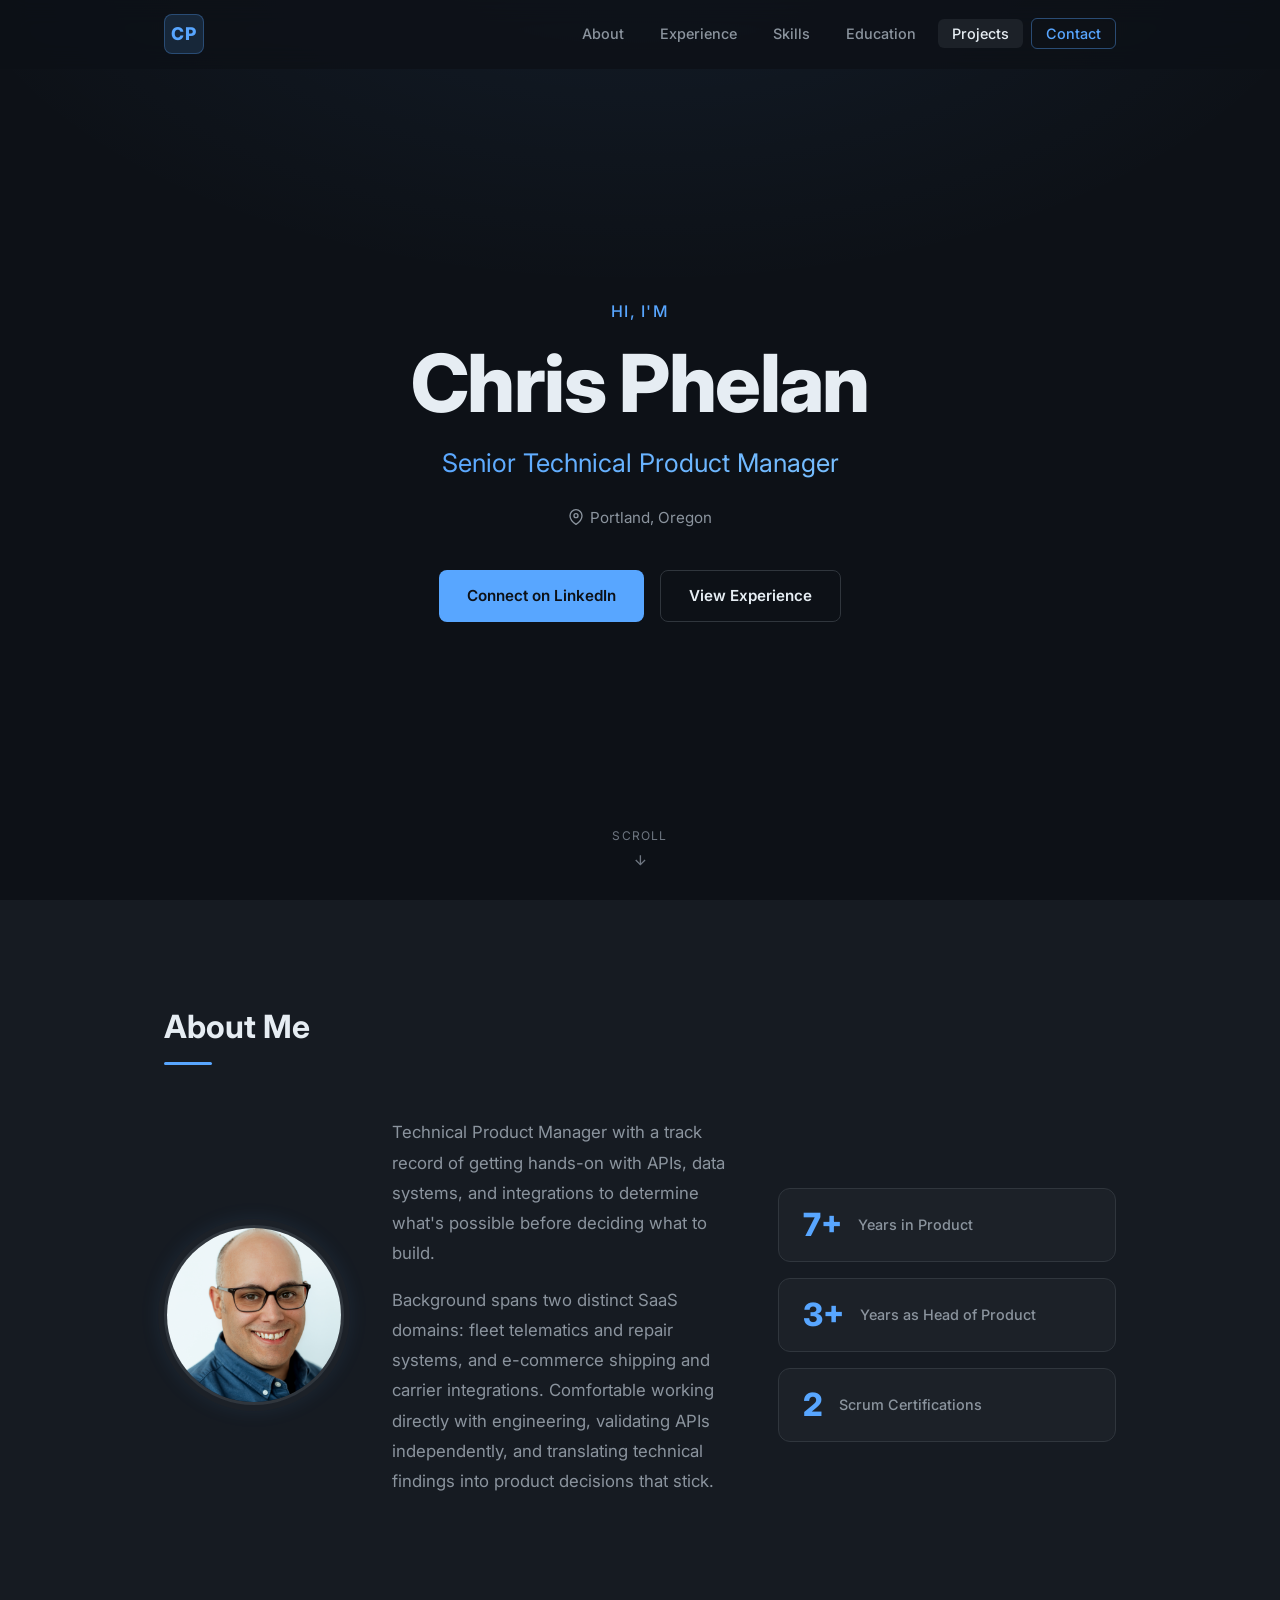
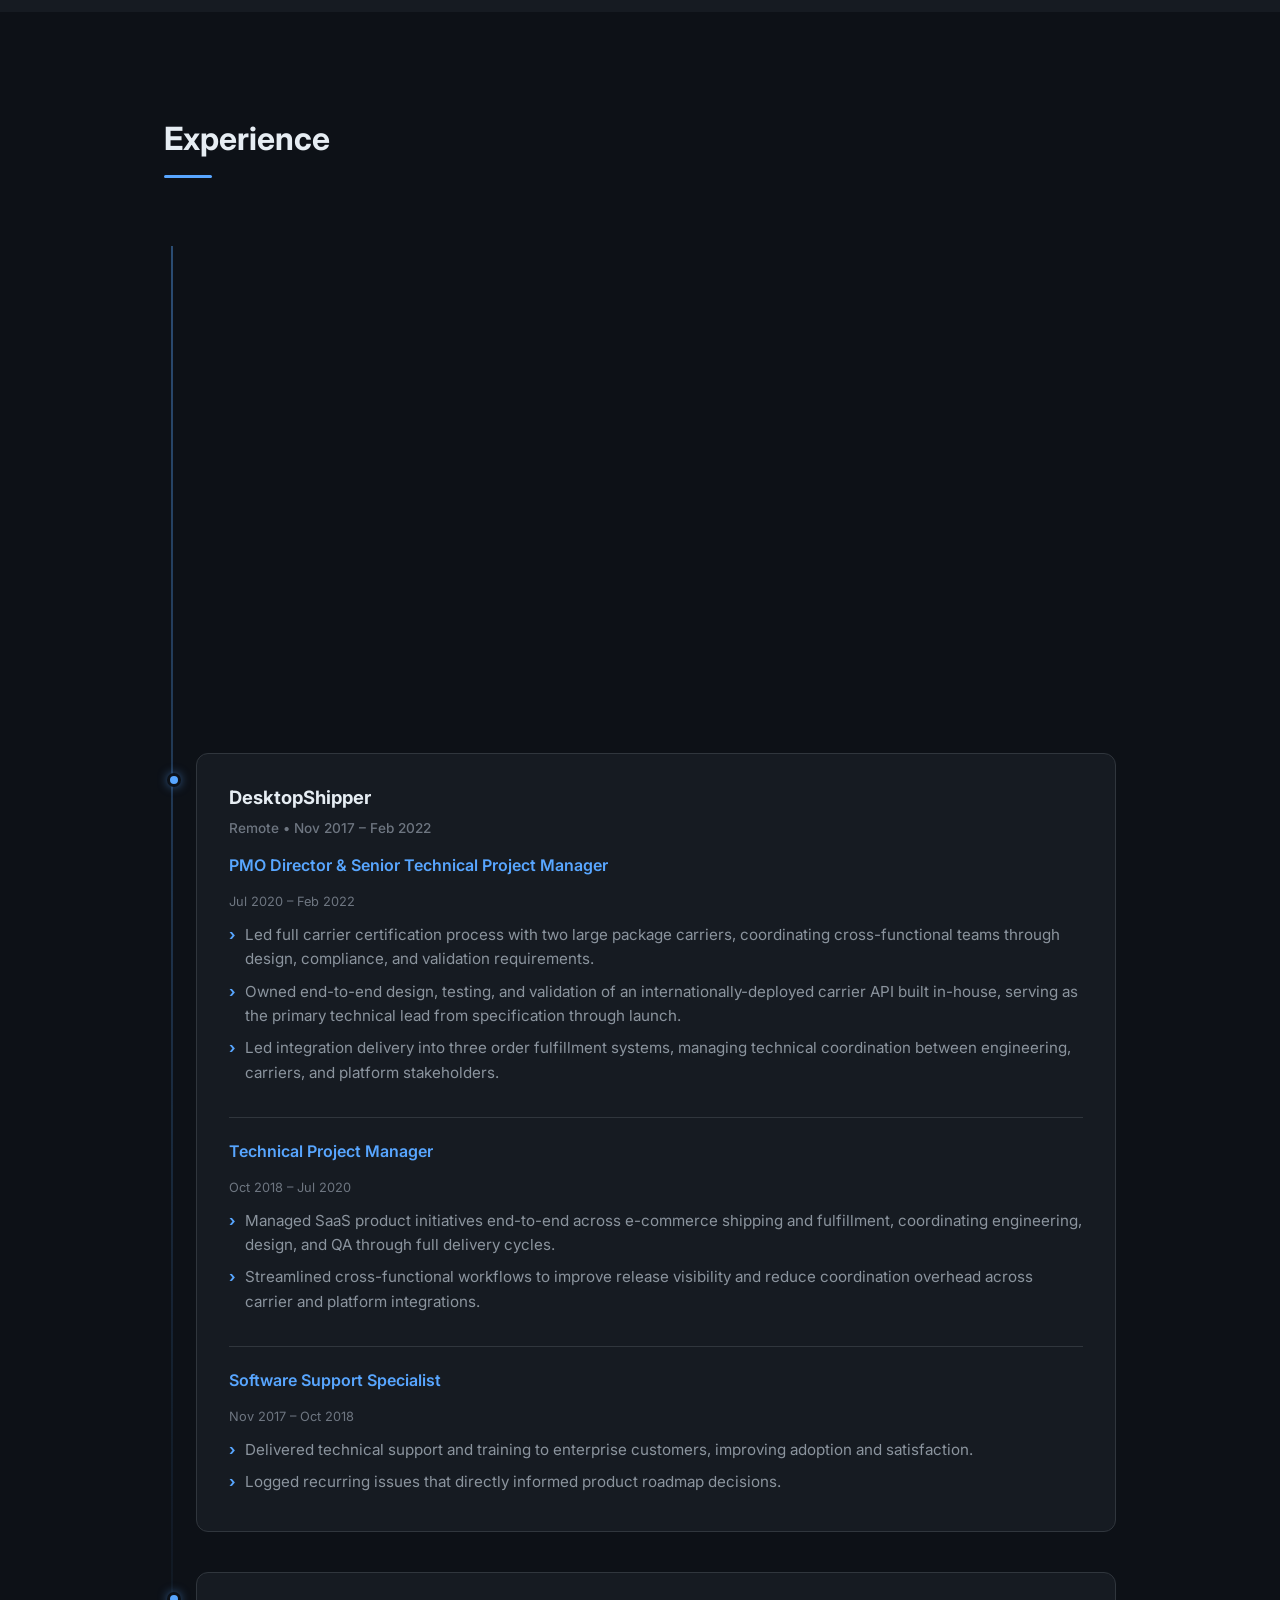
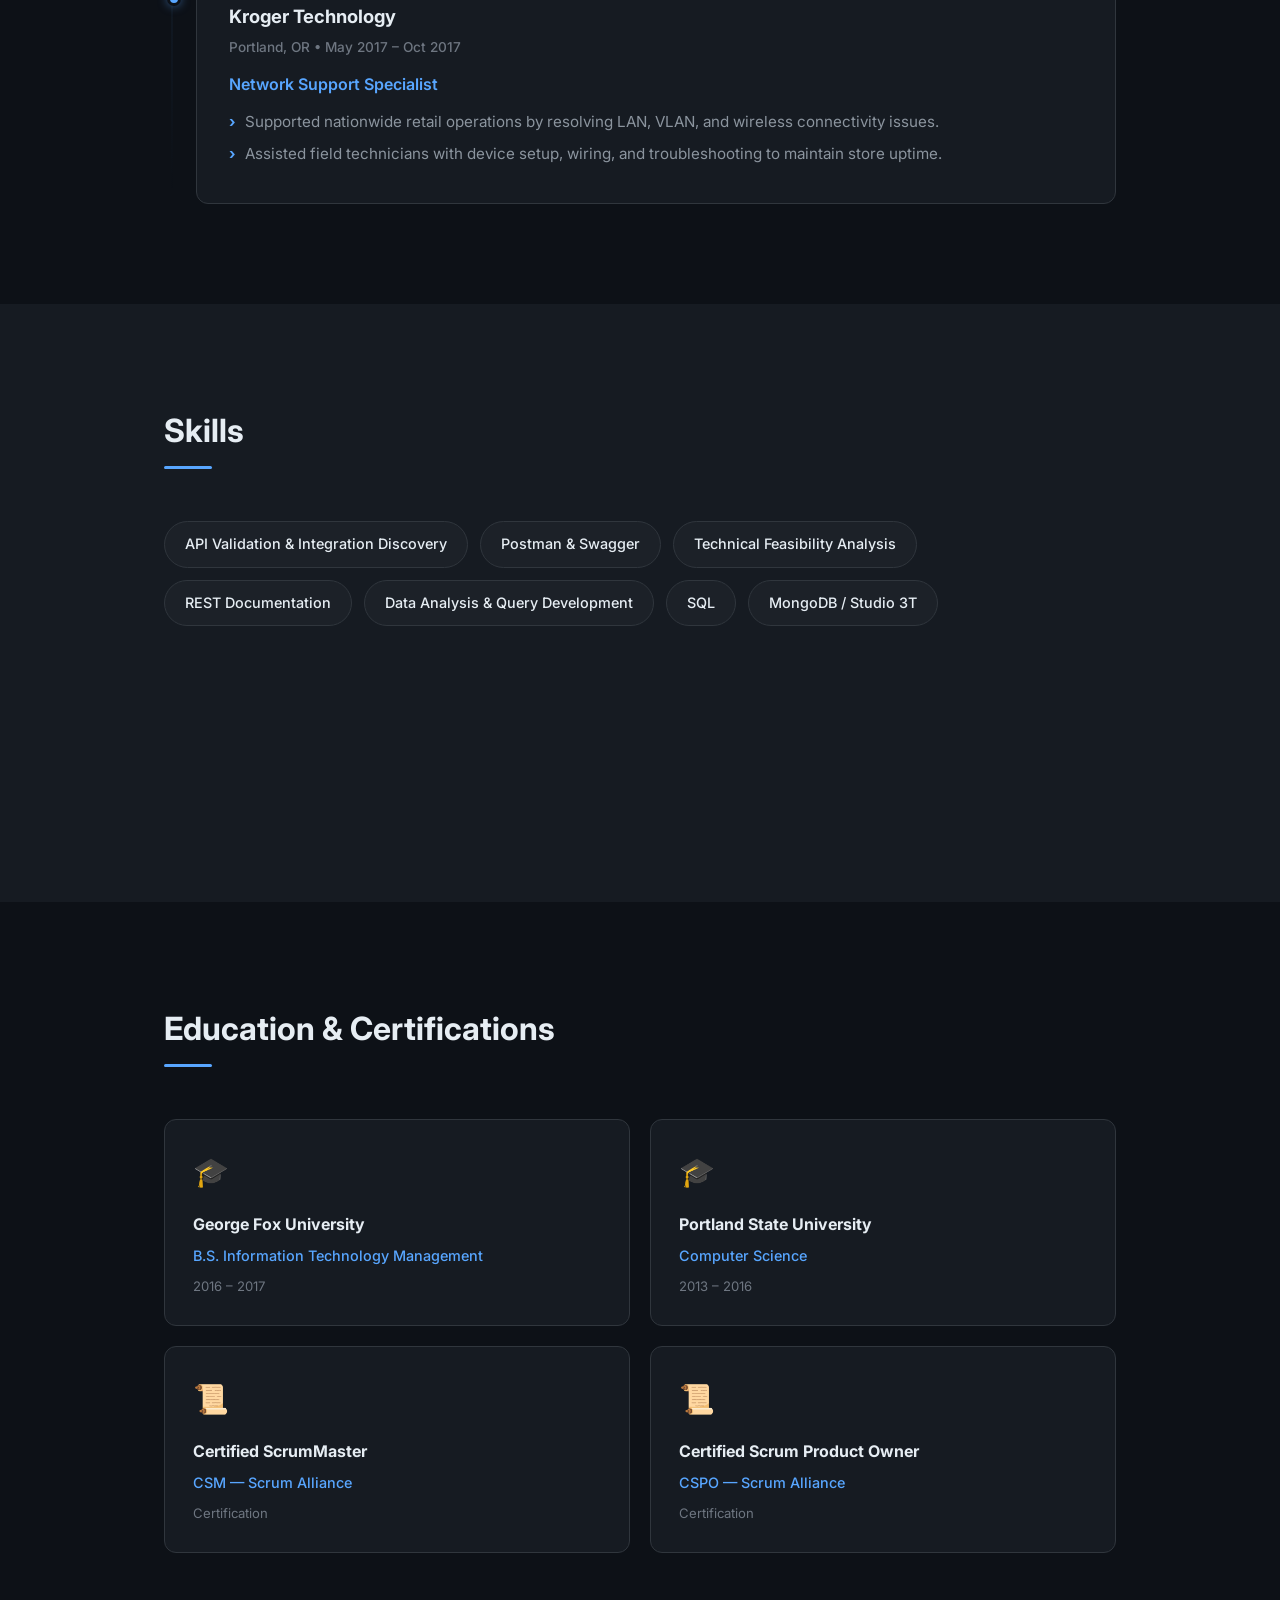
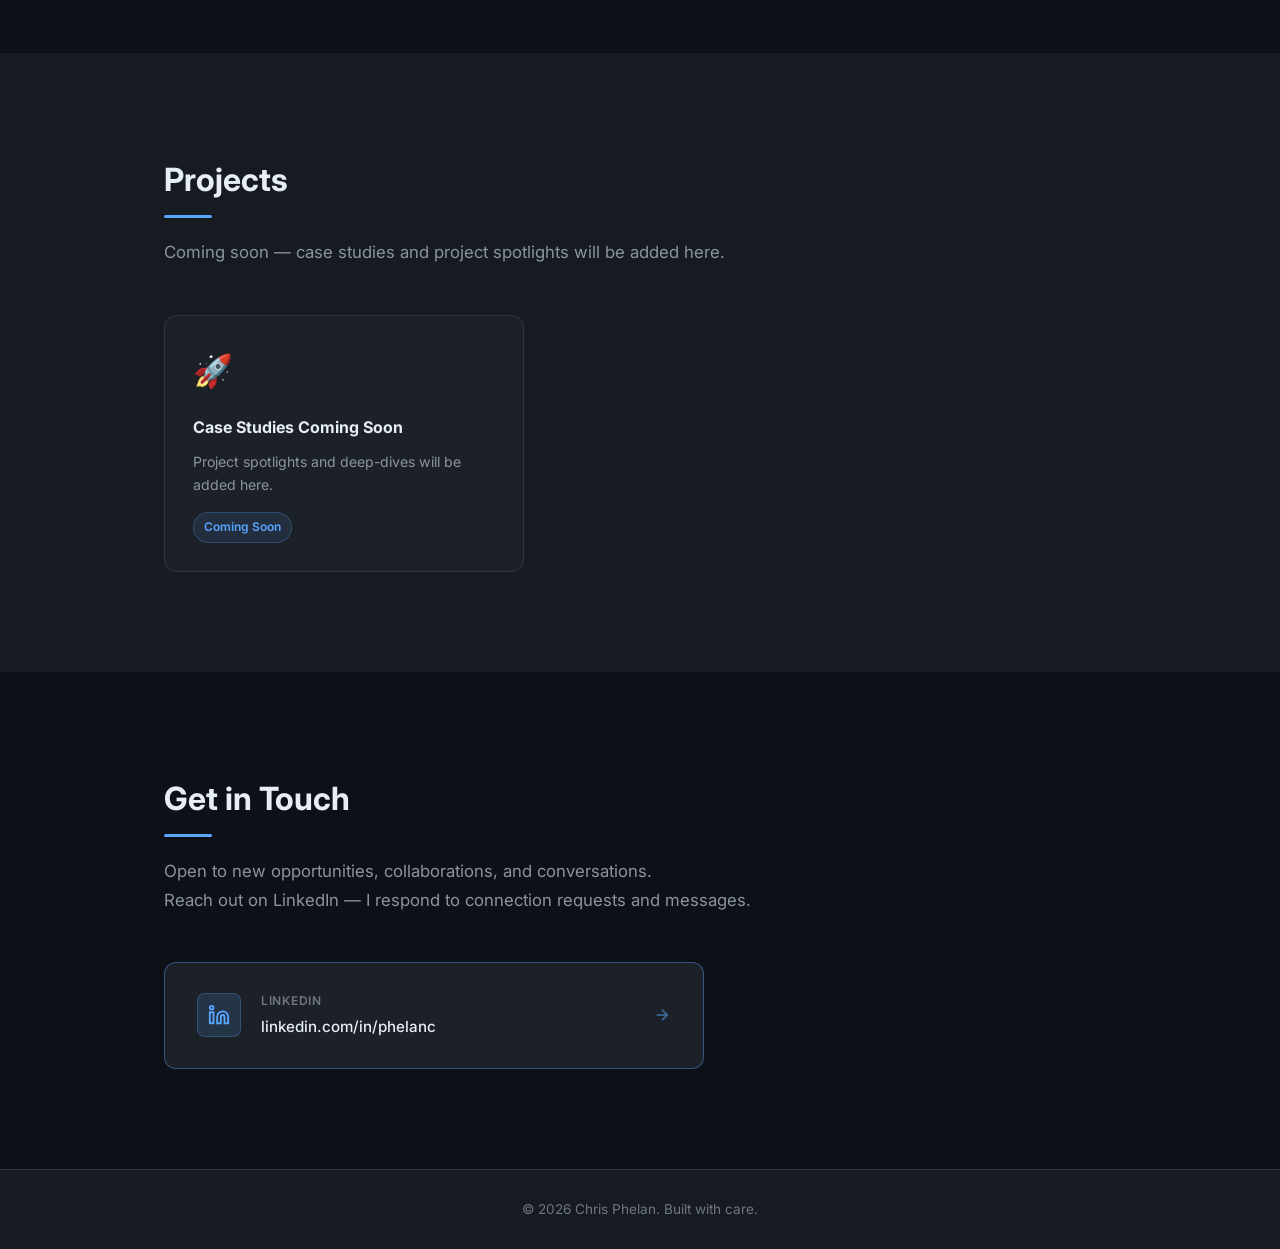
==== index.html @ b660d7cf "Replace project stubs with single coming soon card" ====
<!DOCTYPE html>
<html lang="en">
<head>
  <meta charset="UTF-8" />
  <meta name="viewport" content="width=device-width, initial-scale=1.0" />
  <title>Chris Phelan — Head of Product</title>
  <link rel="preconnect" href="https://fonts.googleapis.com" />
  <link rel="preconnect" href="https://fonts.gstatic.com" crossorigin />
  <link href="https://fonts.googleapis.com/css2?family=Inter:wght@300;400;500;600;700;800&display=swap" rel="stylesheet" />
  <link rel="stylesheet" href="styles.css" />
</head>
<body>

  <!-- NAV -->
  <nav id="navbar">
    <div class="nav-inner">
      <a href="#hero" class="nav-logo">CP</a>
      <button class="nav-toggle" id="navToggle" aria-label="Toggle menu">
        <span></span><span></span><span></span>
      </button>
      <ul class="nav-links" id="navLinks">
        <li><a href="#about">About</a></li>
        <li><a href="#experience">Experience</a></li>
        <li><a href="#skills">Skills</a></li>
        <li><a href="#education">Education</a></li>
        <li><a href="#projects">Projects</a></li>
        <li><a href="#contact" class="nav-cta">Contact</a></li>
      </ul>
    </div>
  </nav>

  <!-- HERO -->
  <section id="hero">
    <div class="hero-content fade-in">
      <p class="hero-greeting">Hi, I'm</p>
      <h1 class="hero-name">Chris Phelan</h1>
      <h2 class="hero-title">Senior Technical Product Manager</h2>
      <p class="hero-location">
        <svg width="16" height="16" viewBox="0 0 24 24" fill="none" stroke="currentColor" stroke-width="2"><path d="M21 10c0 7-9 13-9 13s-9-6-9-13a9 9 0 0 1 18 0z"/><circle cx="12" cy="10" r="3"/></svg>
        Portland, Oregon
      </p>
      <div class="hero-actions">
        <a href="https://linkedin.com/in/phelanc" target="_blank" rel="noopener" class="btn btn-primary">Connect on LinkedIn</a>
        <a href="#experience" class="btn btn-outline">View Experience</a>
      </div>
    </div>
    <div class="hero-scroll-hint">
      <span>Scroll</span>
      <svg width="16" height="16" viewBox="0 0 24 24" fill="none" stroke="currentColor" stroke-width="2"><line x1="12" y1="5" x2="12" y2="19"/><polyline points="19 12 12 19 5 12"/></svg>
    </div>
  </section>

  <!-- ABOUT -->
  <section id="about">
    <div class="container">
      <h2 class="section-title reveal">About Me</h2>
      <div class="about-grid reveal">
        <div class="about-photo">
          <img src="IMG_0226.jpeg" alt="Chris Phelan" class="headshot" />
        </div>
        <div class="about-text">
          <p>
            Technical Product Manager with a track record of getting hands-on with APIs,
            data systems, and integrations to determine what's possible before deciding
            what to build.
          </p>
          <p>
            Background spans two distinct SaaS domains: fleet telematics and repair systems,
            and e-commerce shipping and carrier integrations. Comfortable working directly
            with engineering, validating APIs independently, and translating technical
            findings into product decisions that stick.
          </p>
        </div>
        <div class="about-highlights">
          <div class="highlight-card">
            <span class="highlight-num">7+</span>
            <span class="highlight-label">Years in Product</span>
          </div>
          <div class="highlight-card">
            <span class="highlight-num">3+</span>
            <span class="highlight-label">Years as Head of Product</span>
          </div>
          <div class="highlight-card">
            <span class="highlight-num">2</span>
            <span class="highlight-label">Scrum Certifications</span>
          </div>
        </div>
      </div>
    </div>
  </section>

  <!-- EXPERIENCE -->
  <section id="experience">
    <div class="container">
      <h2 class="section-title reveal">Experience</h2>
      <div class="timeline">

        <div class="timeline-item reveal">
          <div class="timeline-dot"></div>
          <div class="timeline-card">
            <div class="timeline-header">
              <div>
                <h3 class="timeline-company">FleetHD</h3>
                <p class="timeline-meta">Remote &bull; Feb 2022 – Present</p>
              </div>
              <span class="timeline-badge current">Current</span>
            </div>
            <h4 class="timeline-role">Senior Technical Product Manager / Head of Product</h4>
            <ul class="timeline-bullets">
              <li>Validated and explored third-party APIs directly — including telematics, VIN, Thermo King, and repair systems — building customer-facing write-ups of available data sets to define integration scope before committing engineering resources.</li>
              <li>Shipped 2–3 data integrations per year by owning the full discovery-to-delivery cycle, from API credential access and technical feasibility through PRD creation and engineering handoff.</li>
              <li>Built database queries to analyze platform data patterns and surface actionable product insights, informing roadmap prioritization and customer adoption strategies.</li>
              <li>Grew platform from 1 to 7 paying customers while maintaining 100% retention among converted pilots by keeping product quality and reliability embedded in every release cycle.</li>
              <li>Built the product function from the ground up in a growth-stage environment — introducing Agile practices, backlog structure, and cross-functional release planning where none existed.</li>
            </ul>
          </div>
        </div>

        <div class="timeline-item reveal">
          <div class="timeline-dot"></div>
          <div class="timeline-card">
            <div class="timeline-header">
              <div>
                <h3 class="timeline-company">DesktopShipper</h3>
                <p class="timeline-meta">Remote &bull; Nov 2017 – Feb 2022</p>
              </div>
            </div>
            <div class="multi-role">
              <div class="role-block">
                <h4 class="timeline-role">PMO Director &amp; Senior Technical Project Manager</h4>
                <p class="role-period">Jul 2020 – Feb 2022</p>
                <ul class="timeline-bullets">
                  <li>Led full carrier certification process with two large package carriers, coordinating cross-functional teams through design, compliance, and validation requirements.</li>
                  <li>Owned end-to-end design, testing, and validation of an internationally-deployed carrier API built in-house, serving as the primary technical lead from specification through launch.</li>
                  <li>Led integration delivery into three order fulfillment systems, managing technical coordination between engineering, carriers, and platform stakeholders.</li>
                </ul>
              </div>
              <div class="role-block">
                <h4 class="timeline-role">Technical Project Manager</h4>
                <p class="role-period">Oct 2018 – Jul 2020</p>
                <ul class="timeline-bullets">
                  <li>Managed SaaS product initiatives end-to-end across e-commerce shipping and fulfillment, coordinating engineering, design, and QA through full delivery cycles.</li>
                  <li>Streamlined cross-functional workflows to improve release visibility and reduce coordination overhead across carrier and platform integrations.</li>
                </ul>
              </div>
              <div class="role-block">
                <h4 class="timeline-role">Software Support Specialist</h4>
                <p class="role-period">Nov 2017 – Oct 2018</p>
                <ul class="timeline-bullets">
                  <li>Delivered technical support and training to enterprise customers, improving adoption and satisfaction.</li>
                  <li>Logged recurring issues that directly informed product roadmap decisions.</li>
                </ul>
              </div>
            </div>
          </div>
        </div>

        <div class="timeline-item reveal">
          <div class="timeline-dot"></div>
          <div class="timeline-card">
            <div class="timeline-header">
              <div>
                <h3 class="timeline-company">Kroger Technology</h3>
                <p class="timeline-meta">Portland, OR &bull; May 2017 – Oct 2017</p>
              </div>
            </div>
            <h4 class="timeline-role">Network Support Specialist</h4>
            <ul class="timeline-bullets">
              <li>Supported nationwide retail operations by resolving LAN, VLAN, and wireless connectivity issues.</li>
              <li>Assisted field technicians with device setup, wiring, and troubleshooting to maintain store uptime.</li>
            </ul>
          </div>
        </div>

      </div>
    </div>
  </section>

  <!-- SKILLS -->
  <section id="skills">
    <div class="container">
      <h2 class="section-title reveal">Skills</h2>
      <div class="skills-grid reveal">
        <span class="skill-pill">API Validation &amp; Integration Discovery</span>
        <span class="skill-pill">Postman &amp; Swagger</span>
        <span class="skill-pill">Technical Feasibility Analysis</span>
        <span class="skill-pill">REST Documentation</span>
        <span class="skill-pill">Data Analysis &amp; Query Development</span>
        <span class="skill-pill">SQL</span>
        <span class="skill-pill">MongoDB / Studio 3T</span>
        <span class="skill-pill">Azure DevOps</span>
        <span class="skill-pill">Fleet Telematics &amp; IoT Data Systems</span>
        <span class="skill-pill">Carrier &amp; Fulfillment Integrations</span>
        <span class="skill-pill">Product Roadmap &amp; Backlog Management</span>
        <span class="skill-pill">Agile / Scrum</span>
        <span class="skill-pill">Cross-Functional Team Leadership</span>
        <span class="skill-pill">Release &amp; Go-to-Market Planning</span>
        <span class="skill-pill">AI &amp; Predictive Analytics Applications</span>
      </div>
    </div>
  </section>

  <!-- EDUCATION -->
  <section id="education">
    <div class="container">
      <h2 class="section-title reveal">Education &amp; Certifications</h2>
      <div class="edu-grid">
        <div class="edu-card reveal">
          <div class="edu-icon">🎓</div>
          <h3>George Fox University</h3>
          <p class="edu-degree">B.S. Information Technology Management</p>
          <p class="edu-year">2016 – 2017</p>
        </div>
        <div class="edu-card reveal">
          <div class="edu-icon">🎓</div>
          <h3>Portland State University</h3>
          <p class="edu-degree">Computer Science</p>
          <p class="edu-year">2013 – 2016</p>
        </div>
        <div class="edu-card reveal">
          <div class="edu-icon">📜</div>
          <h3>Certified ScrumMaster</h3>
          <p class="edu-degree">CSM — Scrum Alliance</p>
          <p class="edu-year">Certification</p>
        </div>
        <div class="edu-card reveal">
          <div class="edu-icon">📜</div>
          <h3>Certified Scrum Product Owner</h3>
          <p class="edu-degree">CSPO — Scrum Alliance</p>
          <p class="edu-year">Certification</p>
        </div>
      </div>
    </div>
  </section>

  <!-- PROJECTS -->
  <section id="projects">
    <div class="container">
      <h2 class="section-title reveal">Projects</h2>
      <p class="section-subtitle reveal">Coming soon — case studies and project spotlights will be added here.</p>
      <div class="projects-grid projects-grid--single">
        <div class="project-card reveal placeholder-card">
          <div class="project-placeholder-icon">🚀</div>
          <h3>Case Studies Coming Soon</h3>
          <p>Project spotlights and deep-dives will be added here.</p>
          <span class="project-tag">Coming Soon</span>
        </div>
      </div>
    </div>
  </section>

  <!-- CONTACT -->
  <section id="contact">
    <div class="container">
      <h2 class="section-title reveal">Get in Touch</h2>
      <p class="section-subtitle reveal">
        Open to new opportunities, collaborations, and conversations.<br>
        Reach out on LinkedIn — I respond to connection requests and messages.
      </p>
      <div class="contact-links reveal">
        <a href="https://linkedin.com/in/phelanc" target="_blank" rel="noopener" class="contact-item contact-item-featured">
          <div class="contact-icon">
            <svg width="22" height="22" viewBox="0 0 24 24" fill="none" stroke="currentColor" stroke-width="2"><path d="M16 8a6 6 0 0 1 6 6v7h-4v-7a2 2 0 0 0-2-2 2 2 0 0 0-2 2v7h-4v-7a6 6 0 0 1 6-6z"/><rect x="2" y="9" width="4" height="12"/><circle cx="4" cy="4" r="2"/></svg>
          </div>
          <div class="contact-text">
            <span class="contact-label">LinkedIn</span>
            <span class="contact-value">linkedin.com/in/phelanc</span>
          </div>
          <svg class="contact-arrow" width="18" height="18" viewBox="0 0 24 24" fill="none" stroke="currentColor" stroke-width="2"><line x1="5" y1="12" x2="19" y2="12"/><polyline points="12 5 19 12 12 19"/></svg>
        </a>
      </div>
    </div>
  </section>

  <!-- FOOTER -->
  <footer>
    <p>© 2026 Chris Phelan. Built with care.</p>
  </footer>

  <script src="script.js"></script>
</body>
</html>
---- styles.css ----
/* ===== RESET & BASE ===== */
*, *::before, *::after {
  box-sizing: border-box;
  margin: 0;
  padding: 0;
}

:root {
  --bg: #0d1117;
  --surface: #161b22;
  --surface-2: #1c2128;
  --border: #30363d;
  --accent: #58a6ff;
  --accent-glow: rgba(88, 166, 255, 0.15);
  --accent-glow-strong: rgba(88, 166, 255, 0.3);
  --text: #e6edf3;
  --text-muted: #8b949e;
  --text-dim: #6e7681;
  --success: #3fb950;
  --radius: 12px;
  --radius-sm: 8px;
  --transition: 0.25s ease;
  --font: 'Inter', system-ui, -apple-system, sans-serif;
}

html {
  scroll-behavior: smooth;
  scroll-padding-top: 72px;
}

body {
  font-family: var(--font);
  background-color: var(--bg);
  color: var(--text);
  line-height: 1.7;
  font-size: 16px;
  overflow-x: hidden;
}

a {
  color: var(--accent);
  text-decoration: none;
}

ul {
  list-style: none;
}

img { max-width: 100%; }

/* ===== CONTAINER ===== */
.container {
  max-width: 1000px;
  margin: 0 auto;
  padding: 0 24px;
}

/* ===== SECTIONS ===== */
section {
  padding: 100px 0;
}

.section-title {
  font-size: clamp(1.6rem, 3vw, 2rem);
  font-weight: 700;
  color: var(--text);
  margin-bottom: 12px;
  position: relative;
  display: inline-block;
}

.section-title::after {
  content: '';
  display: block;
  width: 48px;
  height: 3px;
  background: var(--accent);
  border-radius: 2px;
  margin-top: 8px;
}

.section-subtitle {
  color: var(--text-muted);
  margin-bottom: 48px;
  margin-top: 8px;
  font-size: 1.05rem;
}

/* ===== NAV ===== */
#navbar {
  position: fixed;
  top: 0;
  left: 0;
  right: 0;
  z-index: 1000;
  background: rgba(13, 17, 23, 0.8);
  backdrop-filter: blur(12px);
  -webkit-backdrop-filter: blur(12px);
  border-bottom: 1px solid transparent;
  transition: border-color var(--transition), background var(--transition);
}

#navbar.scrolled {
  border-bottom-color: var(--border);
  background: rgba(13, 17, 23, 0.95);
}

.nav-inner {
  max-width: 1000px;
  margin: 0 auto;
  padding: 0 24px;
  height: 68px;
  display: flex;
  align-items: center;
  justify-content: space-between;
}

.nav-logo {
  font-size: 1.1rem;
  font-weight: 800;
  color: var(--accent);
  letter-spacing: 0.05em;
  background: var(--accent-glow);
  border: 1px solid rgba(88, 166, 255, 0.3);
  width: 40px;
  height: 40px;
  display: flex;
  align-items: center;
  justify-content: center;
  border-radius: var(--radius-sm);
  transition: background var(--transition), box-shadow var(--transition);
}

.nav-logo:hover {
  background: var(--accent-glow-strong);
  box-shadow: 0 0 16px rgba(88, 166, 255, 0.25);
}

.nav-links {
  display: flex;
  align-items: center;
  gap: 8px;
}

.nav-links a {
  color: var(--text-muted);
  font-size: 0.9rem;
  font-weight: 500;
  padding: 6px 14px;
  border-radius: 6px;
  transition: color var(--transition), background var(--transition);
}

.nav-links a:hover,
.nav-links a.active {
  color: var(--text);
  background: var(--surface-2);
}

.nav-cta {
  color: var(--accent) !important;
  border: 1px solid rgba(88, 166, 255, 0.4) !important;
}

.nav-cta:hover {
  background: var(--accent-glow) !important;
  color: var(--accent) !important;
}

.nav-toggle {
  display: none;
  flex-direction: column;
  gap: 5px;
  cursor: pointer;
  background: none;
  border: none;
  padding: 8px;
}

.nav-toggle span {
  display: block;
  width: 22px;
  height: 2px;
  background: var(--text);
  border-radius: 2px;
  transition: var(--transition);
}

.nav-toggle.open span:nth-child(1) { transform: translateY(7px) rotate(45deg); }
.nav-toggle.open span:nth-child(2) { opacity: 0; }
.nav-toggle.open span:nth-child(3) { transform: translateY(-7px) rotate(-45deg); }

/* ===== HERO ===== */
#hero {
  min-height: 100vh;
  display: flex;
  flex-direction: column;
  align-items: center;
  justify-content: center;
  text-align: center;
  padding: 80px 24px 60px;
  position: relative;
  background: radial-gradient(ellipse 80% 60% at 50% -10%, rgba(88, 166, 255, 0.08) 0%, transparent 70%);
}

.hero-content { max-width: 680px; }

.hero-greeting {
  font-size: 1rem;
  color: var(--accent);
  font-weight: 500;
  letter-spacing: 0.08em;
  text-transform: uppercase;
  margin-bottom: 16px;
}

.hero-name {
  font-size: clamp(2.8rem, 8vw, 5rem);
  font-weight: 800;
  line-height: 1.05;
  color: var(--text);
  margin-bottom: 16px;
  letter-spacing: -0.02em;
}

.hero-title {
  font-size: clamp(1.2rem, 3vw, 1.6rem);
  font-weight: 400;
  background: linear-gradient(90deg, var(--accent), #79c0ff);
  -webkit-background-clip: text;
  -webkit-text-fill-color: transparent;
  background-clip: text;
  margin-bottom: 20px;
}

.hero-location {
  display: inline-flex;
  align-items: center;
  gap: 6px;
  color: var(--text-muted);
  font-size: 0.95rem;
  margin-bottom: 40px;
}

.hero-actions {
  display: flex;
  gap: 16px;
  justify-content: center;
  flex-wrap: wrap;
}

.btn {
  display: inline-flex;
  align-items: center;
  gap: 8px;
  padding: 12px 28px;
  border-radius: var(--radius-sm);
  font-size: 0.95rem;
  font-weight: 600;
  transition: all var(--transition);
  cursor: pointer;
}

.btn-primary {
  background: var(--accent);
  color: #0d1117;
}

.btn-primary:hover {
  background: #79c0ff;
  box-shadow: 0 0 20px rgba(88, 166, 255, 0.4);
  transform: translateY(-1px);
}

.btn-outline {
  border: 1px solid var(--border);
  color: var(--text);
  background: transparent;
}

.btn-outline:hover {
  border-color: var(--accent);
  color: var(--accent);
  background: var(--accent-glow);
  transform: translateY(-1px);
}

.hero-scroll-hint {
  position: absolute;
  bottom: 32px;
  left: 50%;
  transform: translateX(-50%);
  display: flex;
  flex-direction: column;
  align-items: center;
  gap: 6px;
  color: var(--text-dim);
  font-size: 0.75rem;
  letter-spacing: 0.1em;
  text-transform: uppercase;
  animation: bounce 2s ease-in-out infinite;
}

@keyframes bounce {
  0%, 100% { transform: translateX(-50%) translateY(0); }
  50% { transform: translateX(-50%) translateY(6px); }
}

/* ===== ABOUT ===== */
#about { background: var(--surface); }

.about-grid {
  display: grid;
  grid-template-columns: auto 1fr 1fr;
  gap: 48px;
  align-items: center;
  margin-top: 40px;
}

.about-photo {
  flex-shrink: 0;
}

.headshot {
  width: 180px;
  height: 180px;
  object-fit: cover;
  object-position: center top;
  border-radius: 50%;
  border: 3px solid var(--border);
  box-shadow: 0 0 0 6px var(--surface-2), 0 0 24px rgba(88, 166, 255, 0.15);
  display: block;
}

.about-text p {
  color: var(--text-muted);
  font-size: 1.05rem;
  line-height: 1.8;
  margin-bottom: 16px;
}

.about-highlights {
  display: flex;
  flex-direction: column;
  gap: 16px;
}

.highlight-card {
  background: var(--surface-2);
  border: 1px solid var(--border);
  border-radius: var(--radius);
  padding: 20px 24px;
  display: flex;
  align-items: center;
  gap: 16px;
  transition: border-color var(--transition), box-shadow var(--transition);
}

.highlight-card:hover {
  border-color: var(--accent);
  box-shadow: 0 0 16px var(--accent-glow);
}

.highlight-num {
  font-size: 2rem;
  font-weight: 800;
  color: var(--accent);
  line-height: 1;
}

.highlight-label {
  font-size: 0.9rem;
  color: var(--text-muted);
  font-weight: 500;
}

/* ===== EXPERIENCE ===== */
#experience { background: var(--bg); }

.timeline {
  margin-top: 48px;
  position: relative;
  padding-left: 32px;
}

.timeline::before {
  content: '';
  position: absolute;
  left: 7px;
  top: 8px;
  bottom: 8px;
  width: 2px;
  background: linear-gradient(to bottom, var(--accent), transparent);
  opacity: 0.4;
}

.timeline-item {
  position: relative;
  margin-bottom: 40px;
}

.timeline-item:last-child { margin-bottom: 0; }

.timeline-dot {
  position: absolute;
  left: -29px;
  top: 20px;
  width: 14px;
  height: 14px;
  background: var(--accent);
  border-radius: 50%;
  border: 3px solid var(--bg);
  box-shadow: 0 0 10px rgba(88, 166, 255, 0.5);
}

.timeline-card {
  background: var(--surface);
  border: 1px solid var(--border);
  border-radius: var(--radius);
  padding: 28px 32px;
  transition: border-color var(--transition), box-shadow var(--transition);
}

.timeline-card:hover {
  border-color: rgba(88, 166, 255, 0.4);
  box-shadow: 0 4px 24px rgba(0, 0, 0, 0.3);
}

.timeline-header {
  display: flex;
  align-items: flex-start;
  justify-content: space-between;
  gap: 16px;
  margin-bottom: 12px;
}

.timeline-company {
  font-size: 1.15rem;
  font-weight: 700;
  color: var(--text);
  margin-bottom: 4px;
}

.timeline-meta {
  font-size: 0.85rem;
  color: var(--text-dim);
  font-weight: 500;
}

.timeline-badge {
  font-size: 0.75rem;
  font-weight: 600;
  padding: 4px 10px;
  border-radius: 20px;
  white-space: nowrap;
}

.timeline-badge.current {
  background: rgba(63, 185, 80, 0.15);
  color: var(--success);
  border: 1px solid rgba(63, 185, 80, 0.3);
}

.timeline-role {
  font-size: 1rem;
  font-weight: 600;
  color: var(--accent);
  margin-bottom: 12px;
}

.role-note {
  font-weight: 400;
  font-size: 0.9rem;
  color: var(--text-muted);
}

.timeline-bullets {
  padding-left: 0;
}

.timeline-bullets li {
  position: relative;
  padding-left: 16px;
  color: var(--text-muted);
  font-size: 0.95rem;
  margin-bottom: 8px;
  line-height: 1.6;
}

.timeline-bullets li::before {
  content: '›';
  position: absolute;
  left: 0;
  color: var(--accent);
  font-weight: 700;
}

.multi-role {
  display: flex;
  flex-direction: column;
  gap: 24px;
}

.role-block {
  padding-top: 20px;
  border-top: 1px solid var(--border);
}

.role-block:first-child {
  padding-top: 0;
  border-top: none;
}

.role-period {
  font-size: 0.8rem;
  color: var(--text-dim);
  margin-bottom: 10px;
  margin-top: 2px;
}

/* ===== SKILLS ===== */
#skills { background: var(--surface); }

.skills-grid {
  display: flex;
  flex-wrap: wrap;
  gap: 12px;
  margin-top: 40px;
}

.skill-pill {
  background: var(--surface-2);
  border: 1px solid var(--border);
  color: var(--text);
  padding: 10px 20px;
  border-radius: 100px;
  font-size: 0.9rem;
  font-weight: 500;
  cursor: default;
  transition: all var(--transition);
}

.skill-pill:hover {
  border-color: var(--accent);
  color: var(--accent);
  background: var(--accent-glow);
  box-shadow: 0 0 12px var(--accent-glow);
  transform: translateY(-2px);
}

/* ===== EDUCATION ===== */
#education { background: var(--bg); }

.edu-grid {
  display: grid;
  grid-template-columns: repeat(2, 1fr);
  gap: 20px;
  margin-top: 40px;
}

.edu-card {
  background: var(--surface);
  border: 1px solid var(--border);
  border-radius: var(--radius);
  padding: 28px;
  transition: border-color var(--transition), box-shadow var(--transition), transform var(--transition);
}

.edu-card:hover {
  border-color: rgba(88, 166, 255, 0.4);
  box-shadow: 0 4px 20px rgba(0, 0, 0, 0.3);
  transform: translateY(-3px);
}

.edu-icon {
  font-size: 1.8rem;
  margin-bottom: 14px;
}

.edu-card h3 {
  font-size: 1rem;
  font-weight: 700;
  color: var(--text);
  margin-bottom: 6px;
}

.edu-degree {
  font-size: 0.9rem;
  color: var(--accent);
  font-weight: 500;
  margin-bottom: 6px;
}

.edu-year {
  font-size: 0.82rem;
  color: var(--text-dim);
}

/* ===== PROJECTS ===== */
#projects { background: var(--surface); }

.projects-grid {
  display: grid;
  grid-template-columns: repeat(3, 1fr);
  gap: 20px;
  margin-top: 8px;
}

.projects-grid--single {
  grid-template-columns: minmax(auto, 360px);
}

.project-card {
  background: var(--surface-2);
  border: 1px solid var(--border);
  border-radius: var(--radius);
  padding: 28px;
  transition: all var(--transition);
}

.project-card:hover {
  border-color: rgba(88, 166, 255, 0.35);
  box-shadow: 0 4px 24px rgba(0, 0, 0, 0.3);
  transform: translateY(-4px);
}

.placeholder-card {
  opacity: 0.8;
}

.project-placeholder-icon {
  font-size: 2rem;
  margin-bottom: 16px;
}

.project-card h3 {
  font-size: 1rem;
  font-weight: 700;
  color: var(--text);
  margin-bottom: 10px;
}

.project-card p {
  font-size: 0.88rem;
  color: var(--text-muted);
  line-height: 1.6;
  margin-bottom: 16px;
}

.project-tag {
  display: inline-block;
  font-size: 0.75rem;
  font-weight: 600;
  padding: 4px 10px;
  border-radius: 20px;
  background: rgba(88, 166, 255, 0.1);
  color: var(--accent);
  border: 1px solid rgba(88, 166, 255, 0.25);
}

/* ===== CONTACT ===== */
#contact { background: var(--bg); }

.contact-links {
  display: flex;
  flex-direction: column;
  gap: 16px;
  max-width: 540px;
  margin-top: 8px;
}

.contact-item {
  display: flex;
  align-items: center;
  gap: 20px;
  background: var(--surface);
  border: 1px solid var(--border);
  border-radius: var(--radius);
  padding: 20px 24px;
  color: var(--text);
  transition: all var(--transition);
}

.contact-item:hover {
  border-color: var(--accent);
  background: var(--surface-2);
  box-shadow: 0 4px 16px rgba(0, 0, 0, 0.3);
  transform: translateX(4px);
}

.contact-item-featured {
  border-color: rgba(88, 166, 255, 0.4);
  background: var(--surface-2);
  padding: 28px 32px;
}

.contact-item-featured:hover {
  box-shadow: 0 4px 24px var(--accent-glow-strong);
}

.contact-arrow {
  margin-left: auto;
  color: var(--accent);
  opacity: 0.6;
  transition: opacity var(--transition), transform var(--transition);
}

.contact-item:hover .contact-arrow {
  opacity: 1;
  transform: translateX(4px);
}

.contact-icon {
  width: 44px;
  height: 44px;
  background: var(--accent-glow);
  border: 1px solid rgba(88, 166, 255, 0.25);
  border-radius: var(--radius-sm);
  display: flex;
  align-items: center;
  justify-content: center;
  flex-shrink: 0;
  color: var(--accent);
}

.contact-text {
  display: flex;
  flex-direction: column;
  gap: 2px;
}

.contact-label {
  font-size: 0.75rem;
  color: var(--text-dim);
  font-weight: 600;
  text-transform: uppercase;
  letter-spacing: 0.06em;
}

.contact-value {
  font-size: 0.95rem;
  color: var(--text);
  font-weight: 500;
}

/* ===== FOOTER ===== */
footer {
  background: var(--surface);
  border-top: 1px solid var(--border);
  text-align: center;
  padding: 28px 24px;
  color: var(--text-dim);
  font-size: 0.85rem;
}

/* ===== REVEAL ANIMATIONS ===== */
.fade-in {
  opacity: 0;
  transform: translateY(24px);
  animation: fadeInUp 0.8s ease forwards;
}

@keyframes fadeInUp {
  to {
    opacity: 1;
    transform: translateY(0);
  }
}

.reveal {
  opacity: 0;
  transform: translateY(30px);
  transition: opacity 0.6s ease, transform 0.6s ease;
}

.reveal.visible {
  opacity: 1;
  transform: translateY(0);
}

/* ===== RESPONSIVE ===== */
@media (max-width: 768px) {
  section { padding: 72px 0; }

  .nav-toggle { display: flex; }

  .nav-links {
    display: none;
    position: absolute;
    top: 68px;
    left: 0;
    right: 0;
    flex-direction: column;
    background: var(--surface);
    border-bottom: 1px solid var(--border);
    padding: 16px 24px 24px;
    gap: 4px;
  }

  .nav-links.open { display: flex; }

  .nav-links a {
    padding: 10px 14px;
    width: 100%;
  }

  .about-grid {
    grid-template-columns: 1fr;
    gap: 32px;
    justify-items: center;
    text-align: center;
  }

  .about-text {
    text-align: left;
  }

  .edu-grid {
    grid-template-columns: 1fr;
  }

  .projects-grid {
    grid-template-columns: 1fr;
  }

  .timeline { padding-left: 24px; }

  .timeline-card { padding: 20px; }

  .timeline-header { flex-direction: column; gap: 8px; }
}

@media (max-width: 480px) {
  .hero-actions { flex-direction: column; align-items: center; }
  .btn { width: 100%; max-width: 240px; justify-content: center; }
}
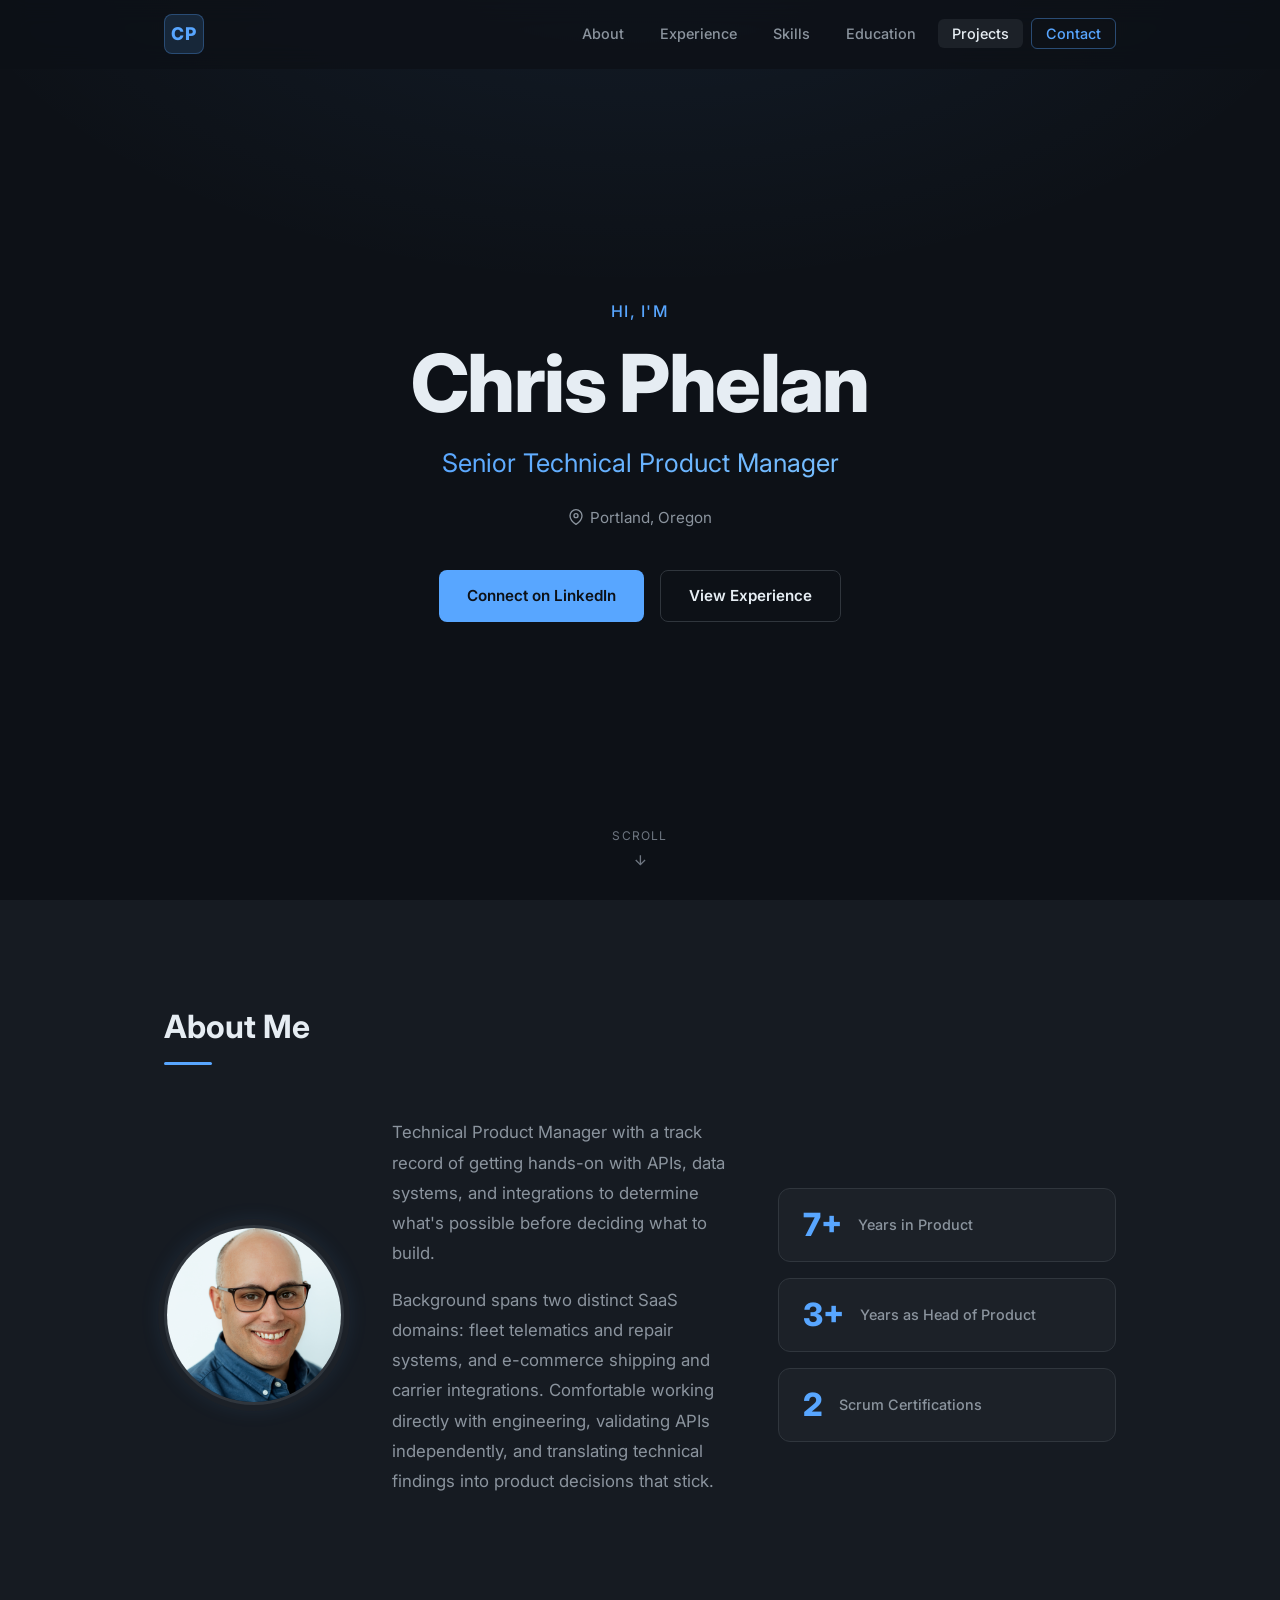
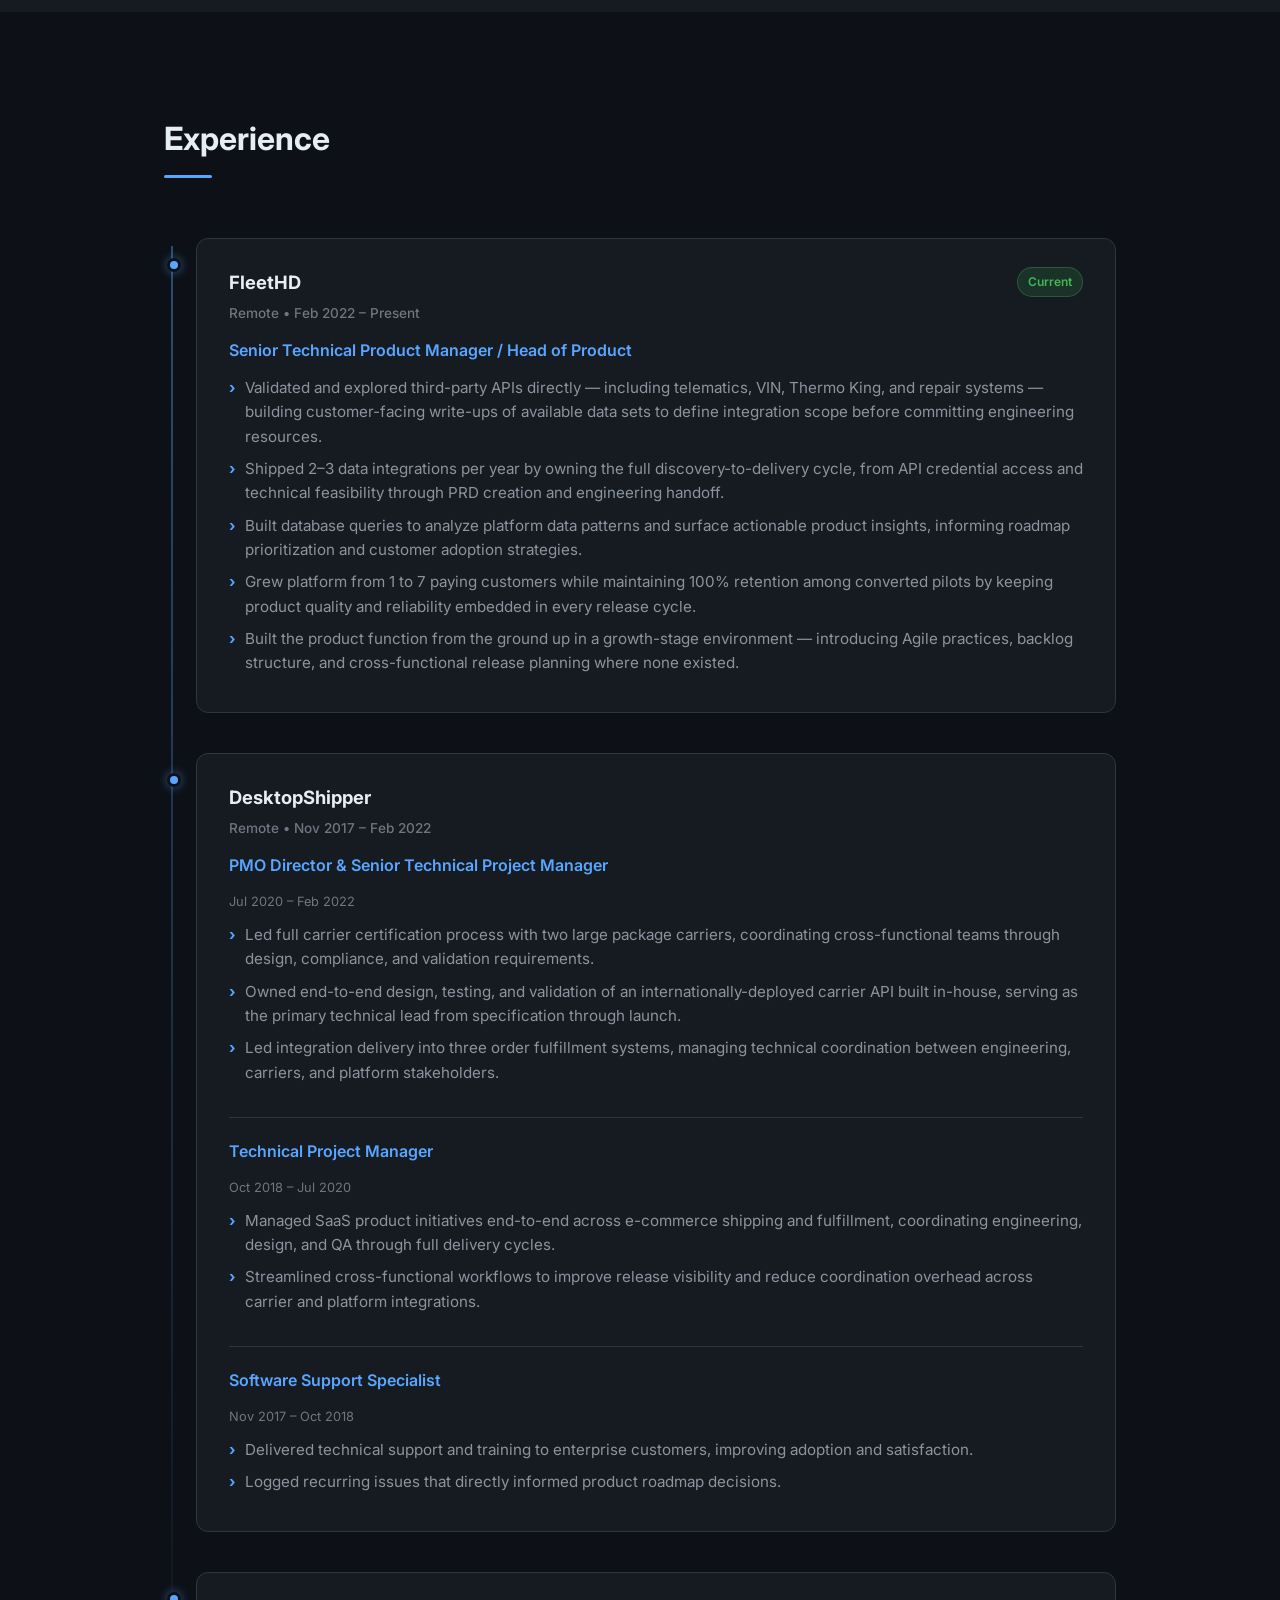
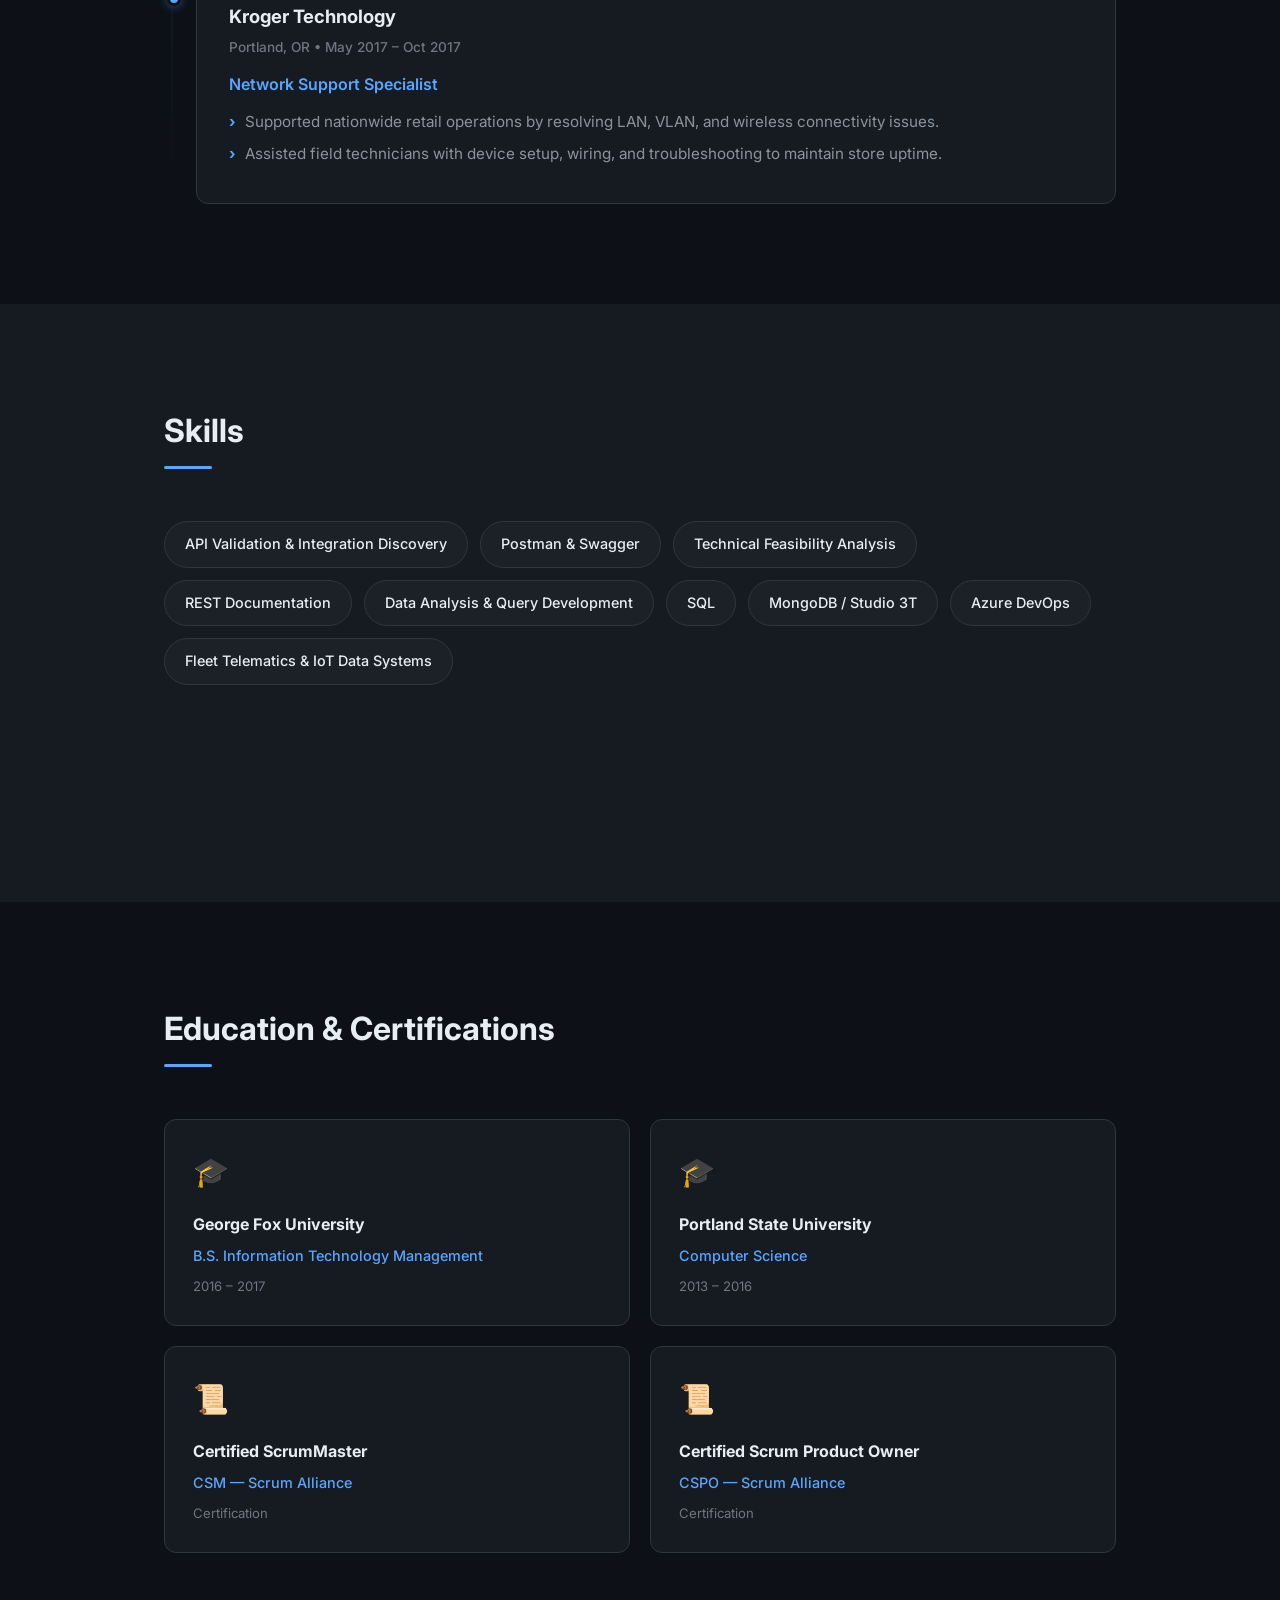
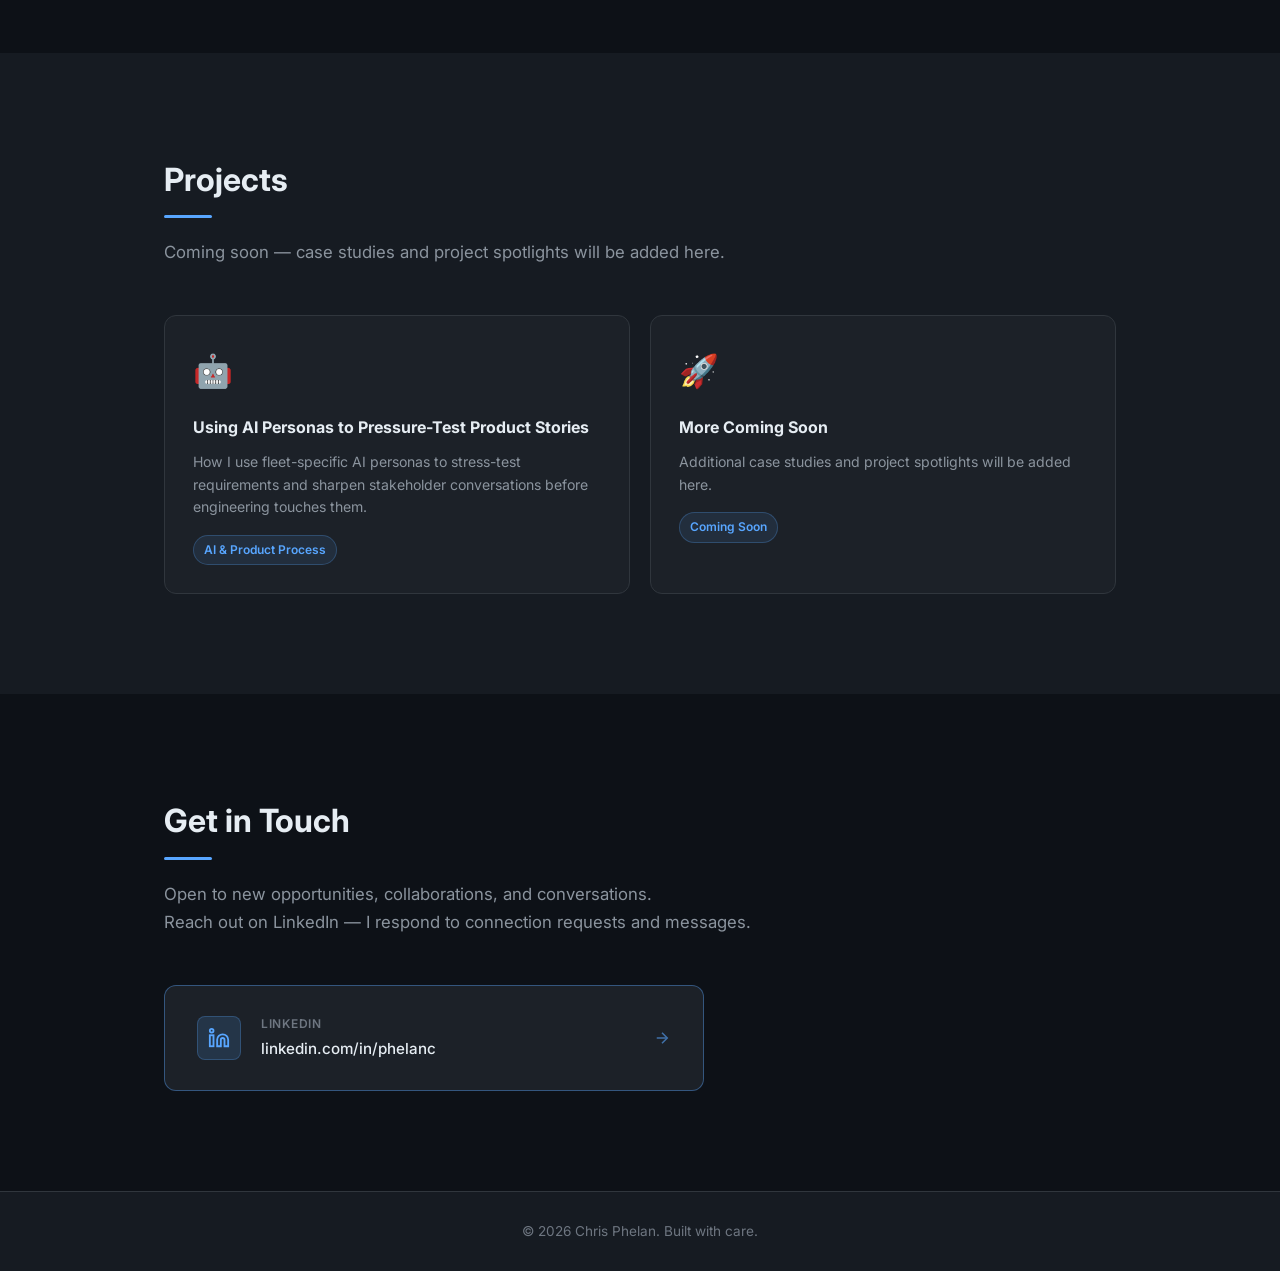
==== commit c7101021: "Add first portfolio piece: AI personas for product stories - Create dedicated article page (ai-perso" ====
--- a/index.html
+++ b/index.html
@@ -238,11 +238,17 @@
     <div class="container">
       <h2 class="section-title reveal">Projects</h2>
       <p class="section-subtitle reveal">Coming soon — case studies and project spotlights will be added here.</p>
-      <div class="projects-grid projects-grid--single">
+      <div class="projects-grid projects-grid--two">
+        <a href="ai-personas-product-stories.html" class="project-card reveal project-card--link">
+          <div class="project-placeholder-icon">🤖</div>
+          <h3>Using AI Personas to Pressure-Test Product Stories</h3>
+          <p>How I use fleet-specific AI personas to stress-test requirements and sharpen stakeholder conversations before engineering touches them.</p>
+          <span class="project-tag">AI &amp; Product Process</span>
+        </a>
         <div class="project-card reveal placeholder-card">
           <div class="project-placeholder-icon">🚀</div>
-          <h3>Case Studies Coming Soon</h3>
-          <p>Project spotlights and deep-dives will be added here.</p>
+          <h3>More Coming Soon</h3>
+          <p>Additional case studies and project spotlights will be added here.</p>
           <span class="project-tag">Coming Soon</span>
         </div>
       </div>
--- a/styles.css
+++ b/styles.css
@@ -606,8 +606,28 @@
   margin-top: 8px;
 }
 
-.projects-grid--single {
-  grid-template-columns: minmax(auto, 360px);
+.projects-grid--two {
+  grid-template-columns: repeat(2, 1fr);
+}
+
+.project-card--link {
+  display: block;
+  color: inherit;
+  cursor: pointer;
+}
+
+.project-card--link h3 {
+  transition: color var(--transition);
+}
+
+.project-card--link:hover h3 {
+  color: var(--accent);
+}
+
+@media (max-width: 768px) {
+  .projects-grid--two {
+    grid-template-columns: 1fr;
+  }
 }
 
 .project-card {
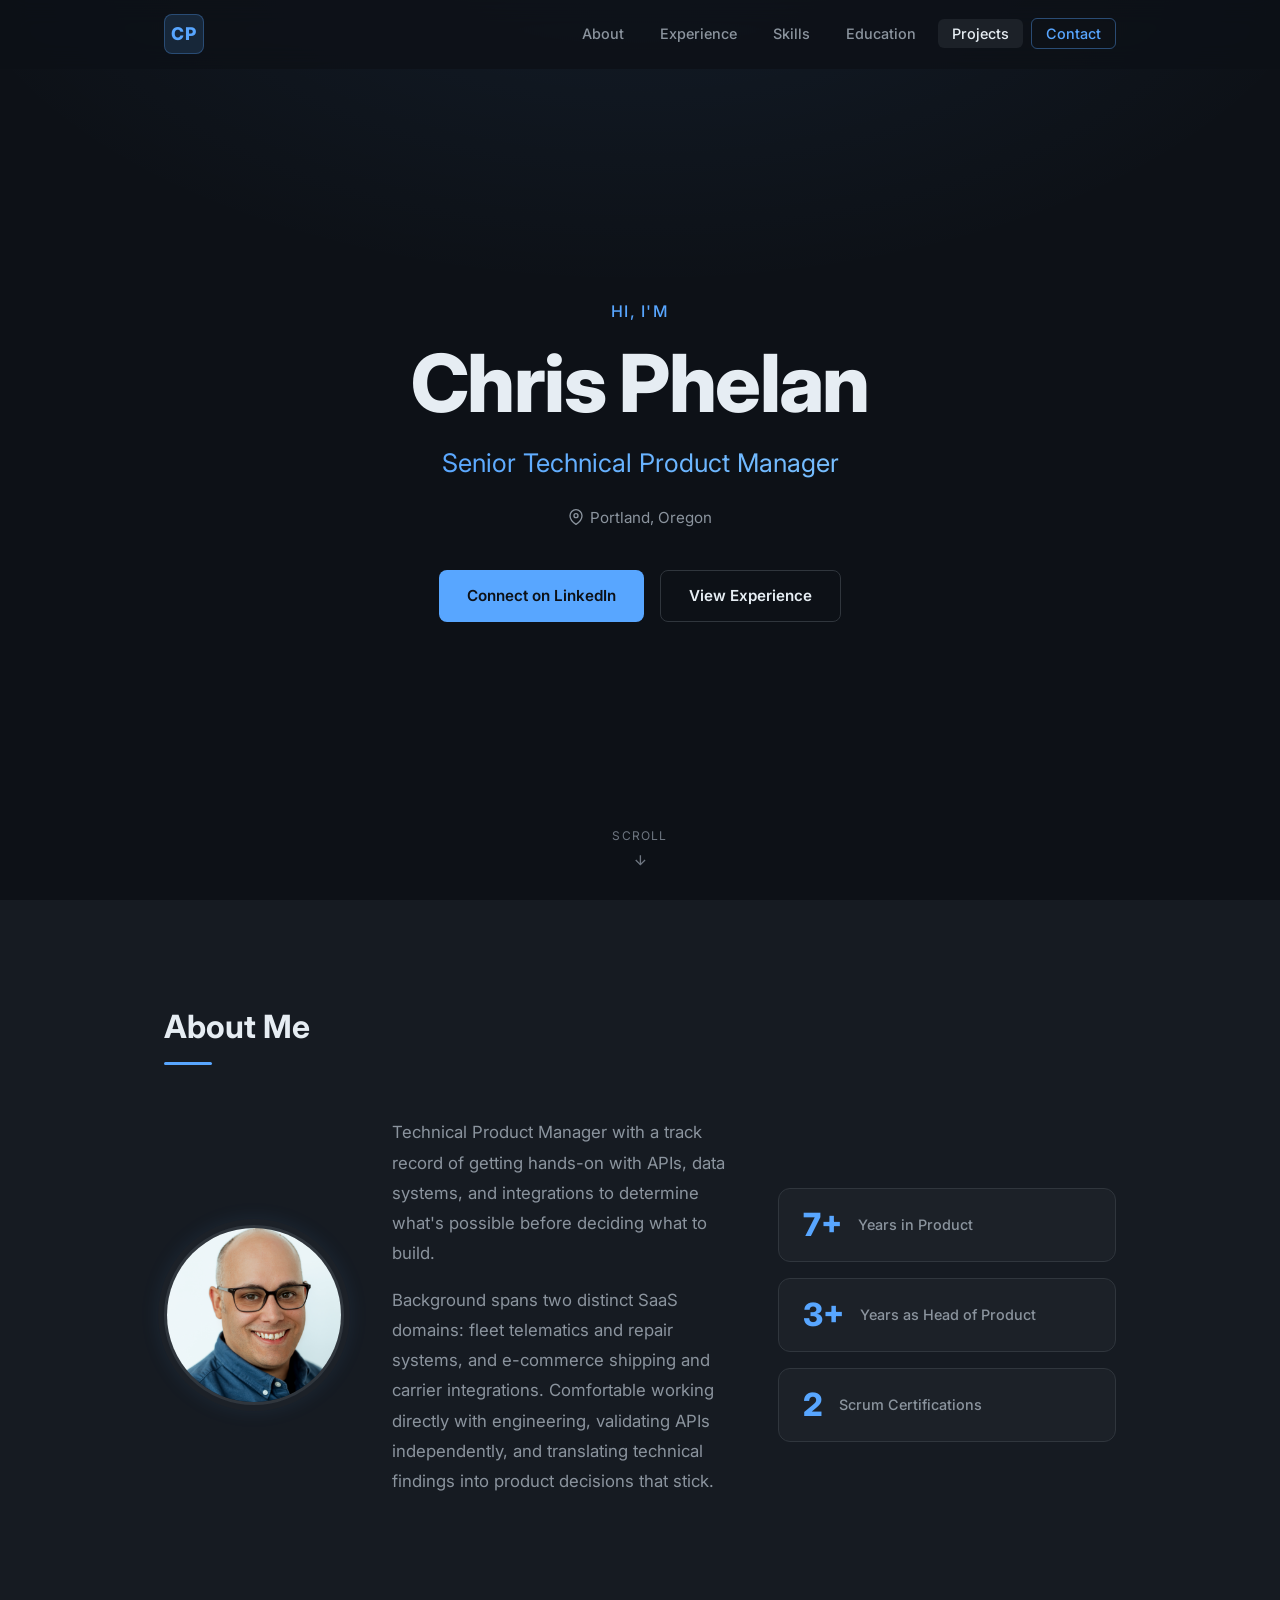
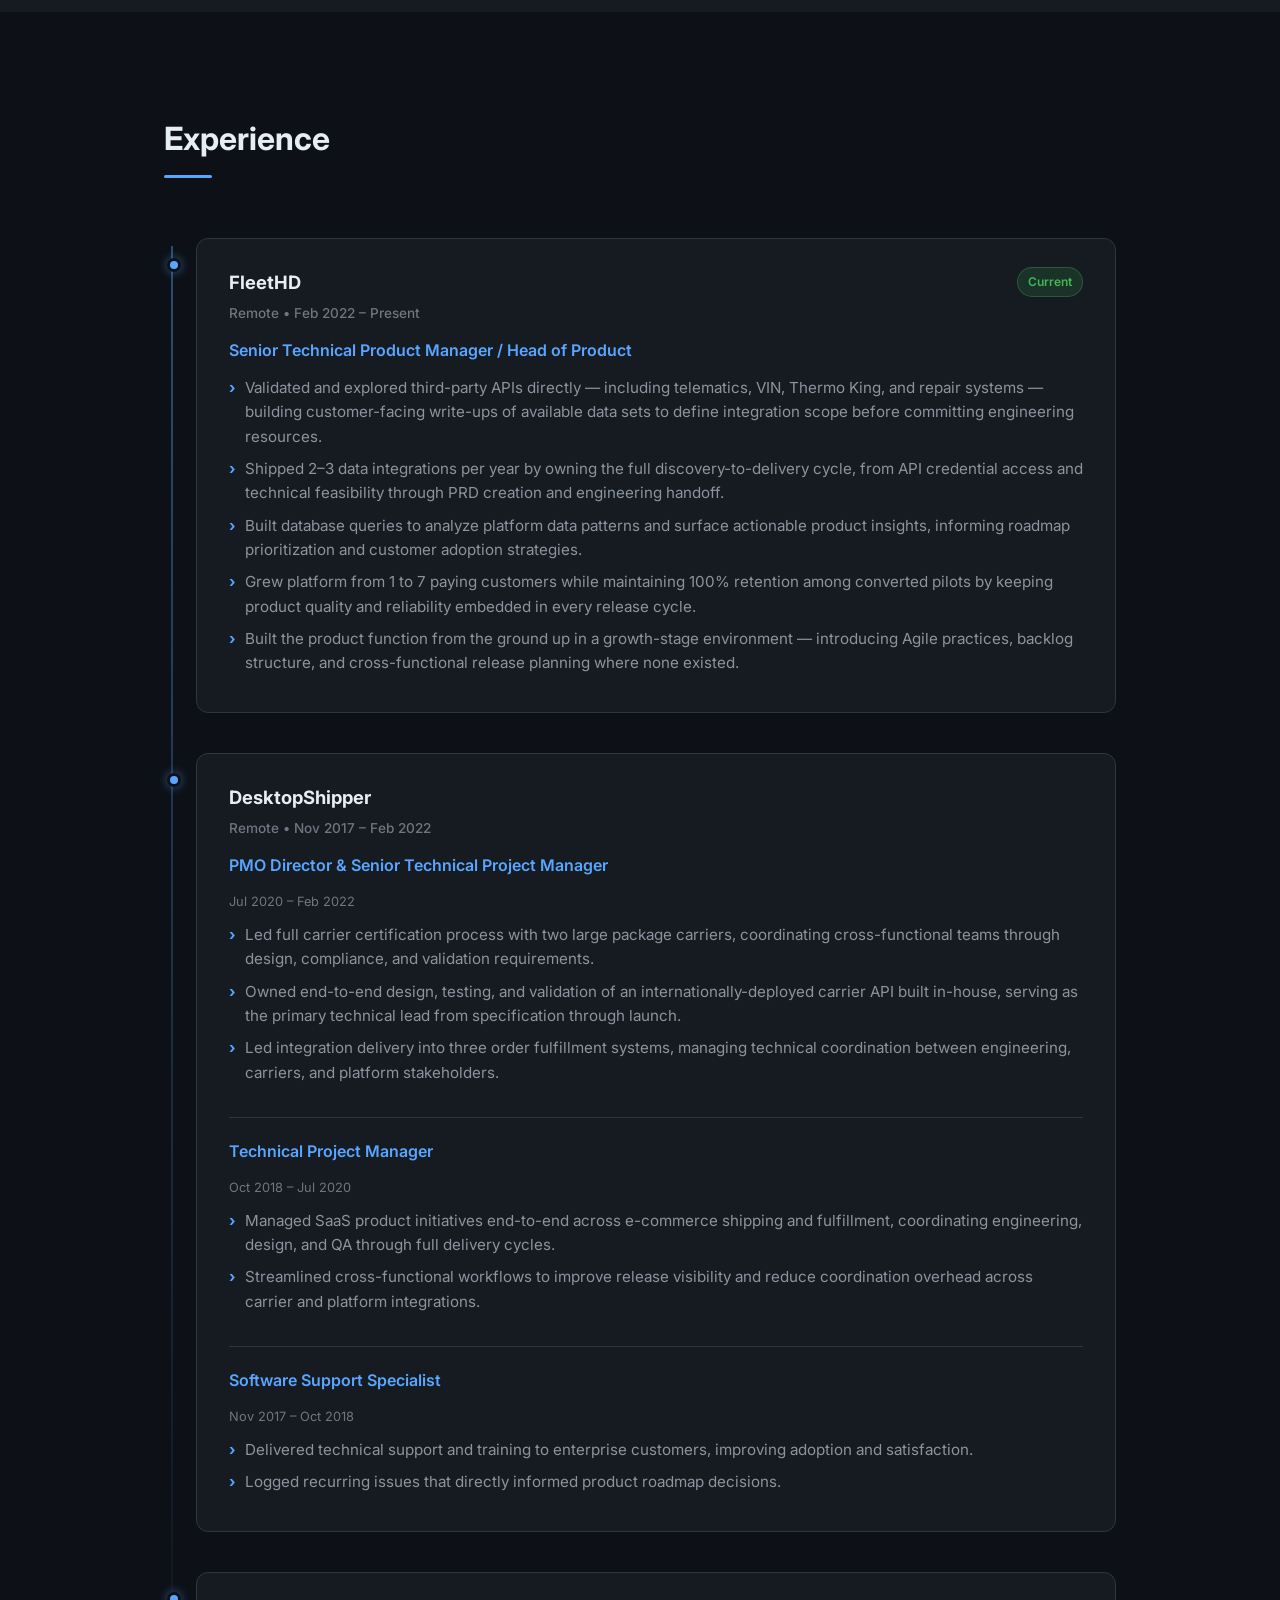
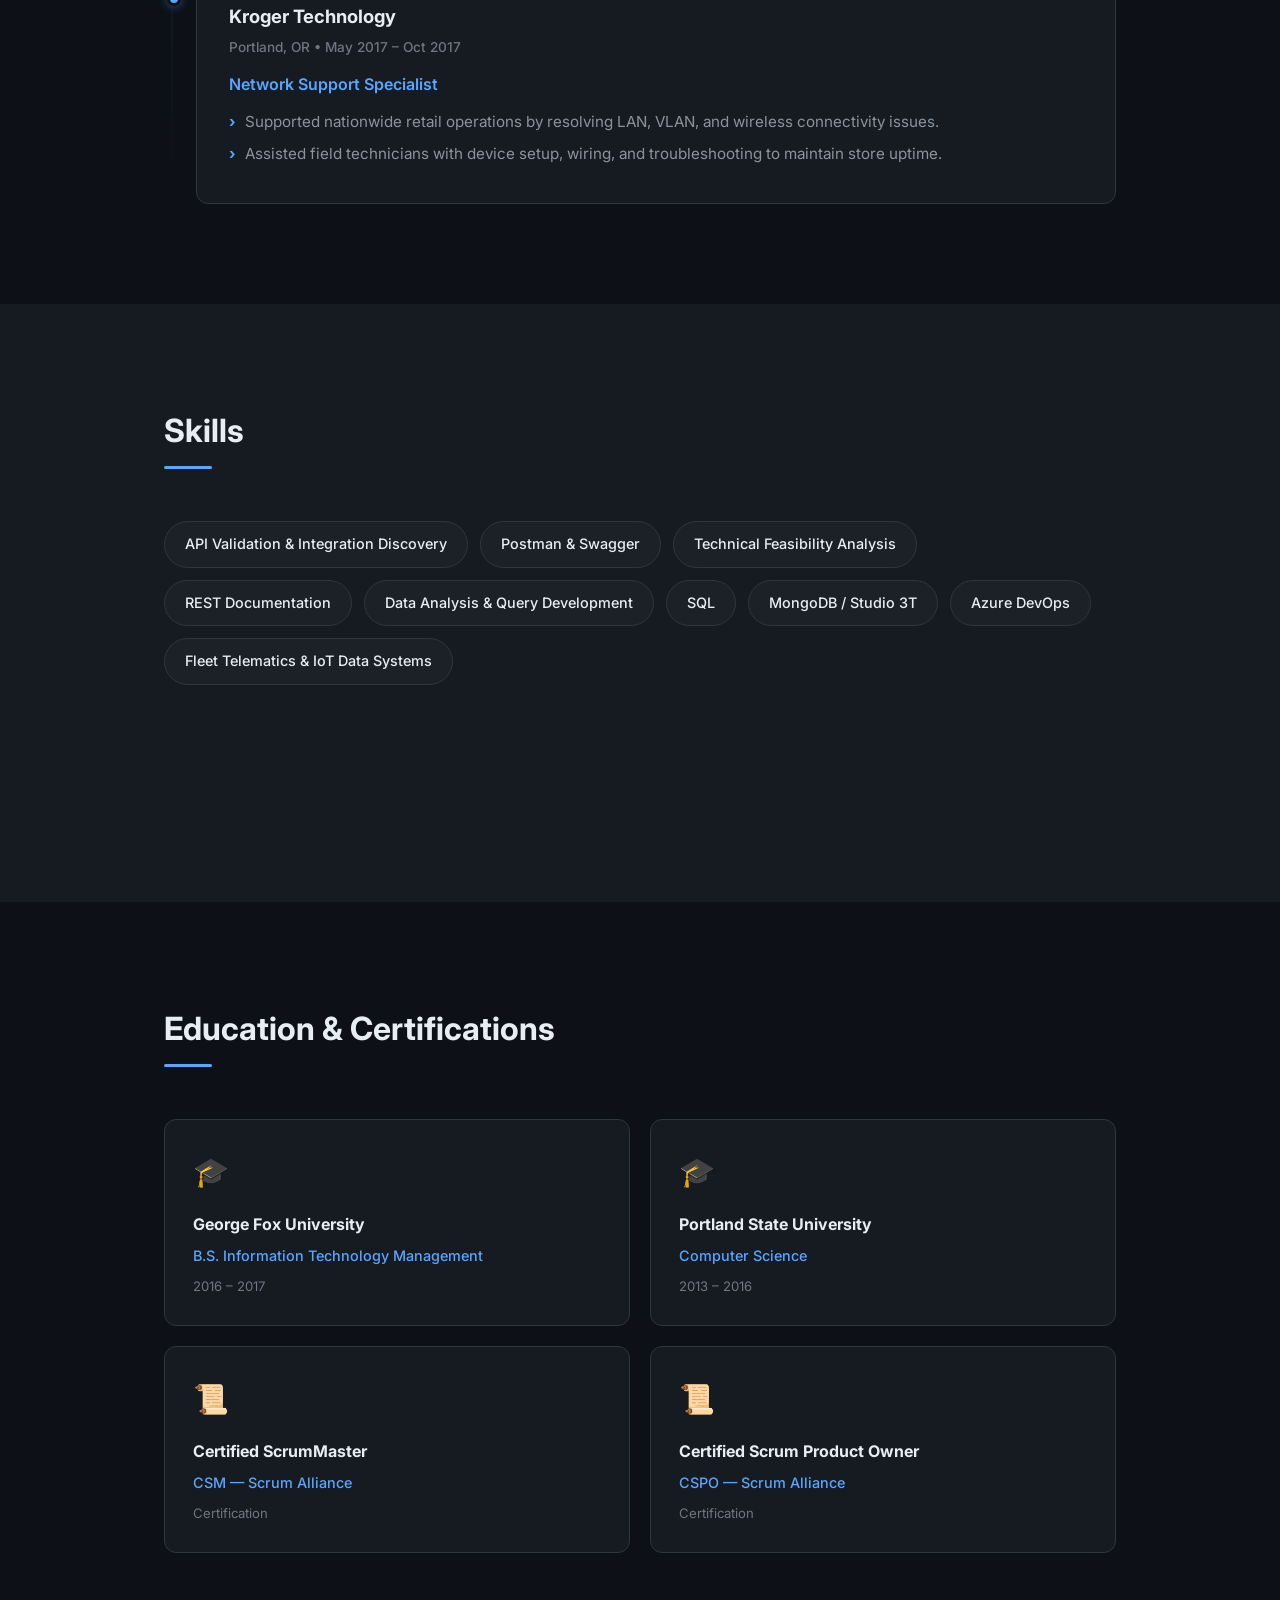
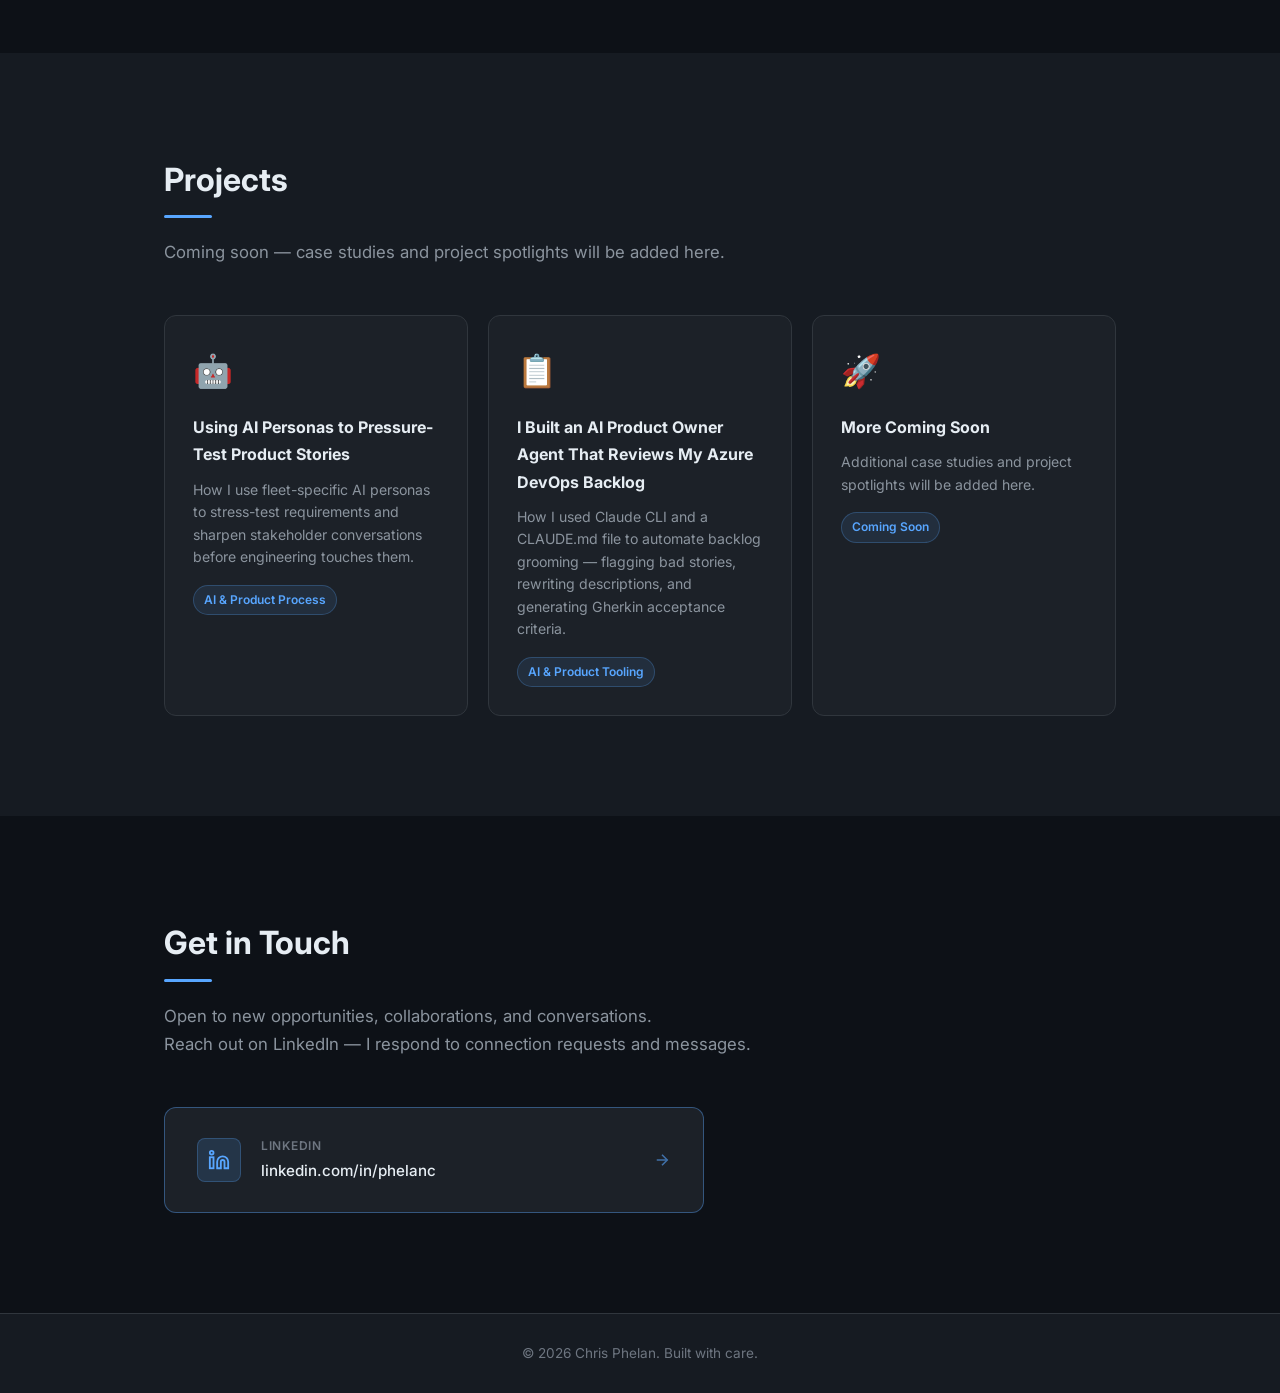
==== commit b329daaf: "Add second portfolio piece: AI PO agent for Azure DevOps backlog - Create article page for AI backlo" ====
--- a/index.html
+++ b/index.html
@@ -238,12 +238,18 @@
     <div class="container">
       <h2 class="section-title reveal">Projects</h2>
       <p class="section-subtitle reveal">Coming soon — case studies and project spotlights will be added here.</p>
-      <div class="projects-grid projects-grid--two">
+      <div class="projects-grid">
         <a href="ai-personas-product-stories.html" class="project-card reveal project-card--link">
           <div class="project-placeholder-icon">🤖</div>
           <h3>Using AI Personas to Pressure-Test Product Stories</h3>
           <p>How I use fleet-specific AI personas to stress-test requirements and sharpen stakeholder conversations before engineering touches them.</p>
           <span class="project-tag">AI &amp; Product Process</span>
+        </a>
+        <a href="ai-product-owner-agent-azure-devops.html" class="project-card reveal project-card--link">
+          <div class="project-placeholder-icon">📋</div>
+          <h3>I Built an AI Product Owner Agent That Reviews My Azure DevOps Backlog</h3>
+          <p>How I used Claude CLI and a CLAUDE.md file to automate backlog grooming — flagging bad stories, rewriting descriptions, and generating Gherkin acceptance criteria.</p>
+          <span class="project-tag">AI &amp; Product Tooling</span>
         </a>
         <div class="project-card reveal placeholder-card">
           <div class="project-placeholder-icon">🚀</div>
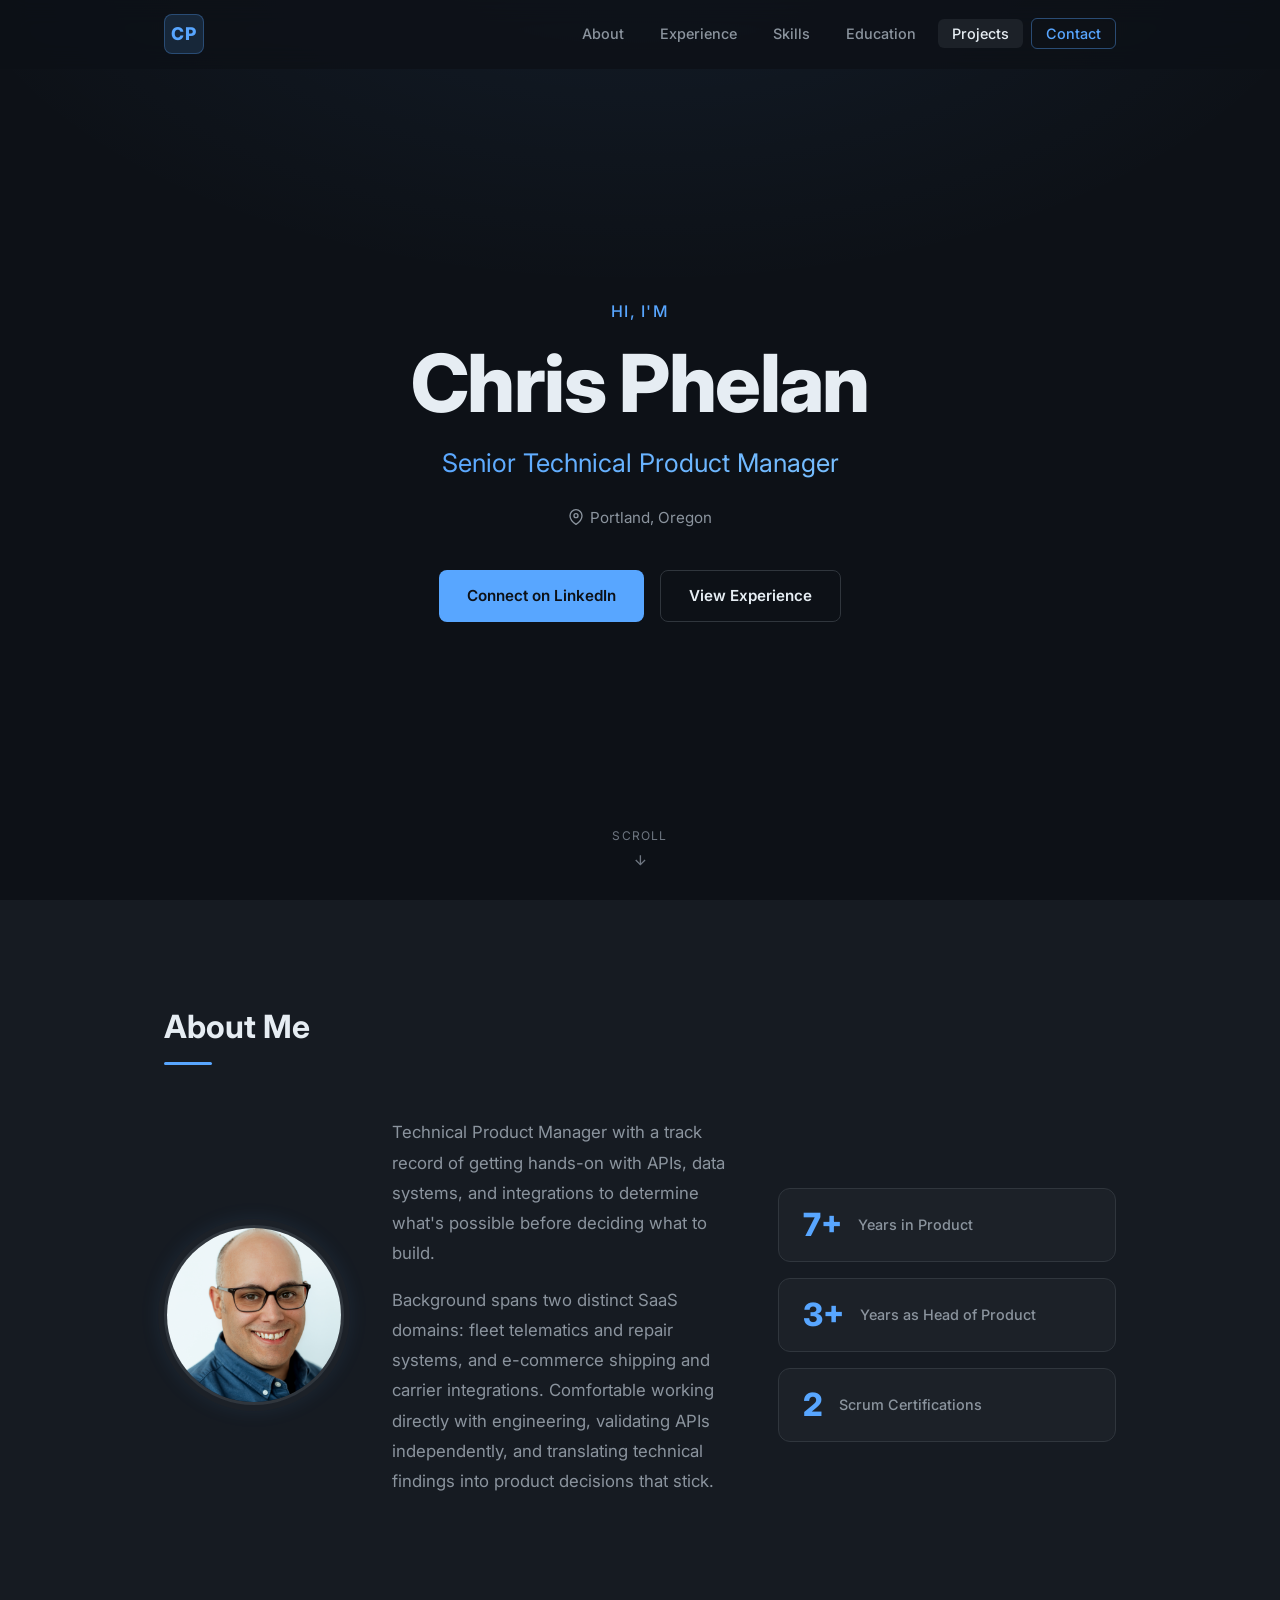
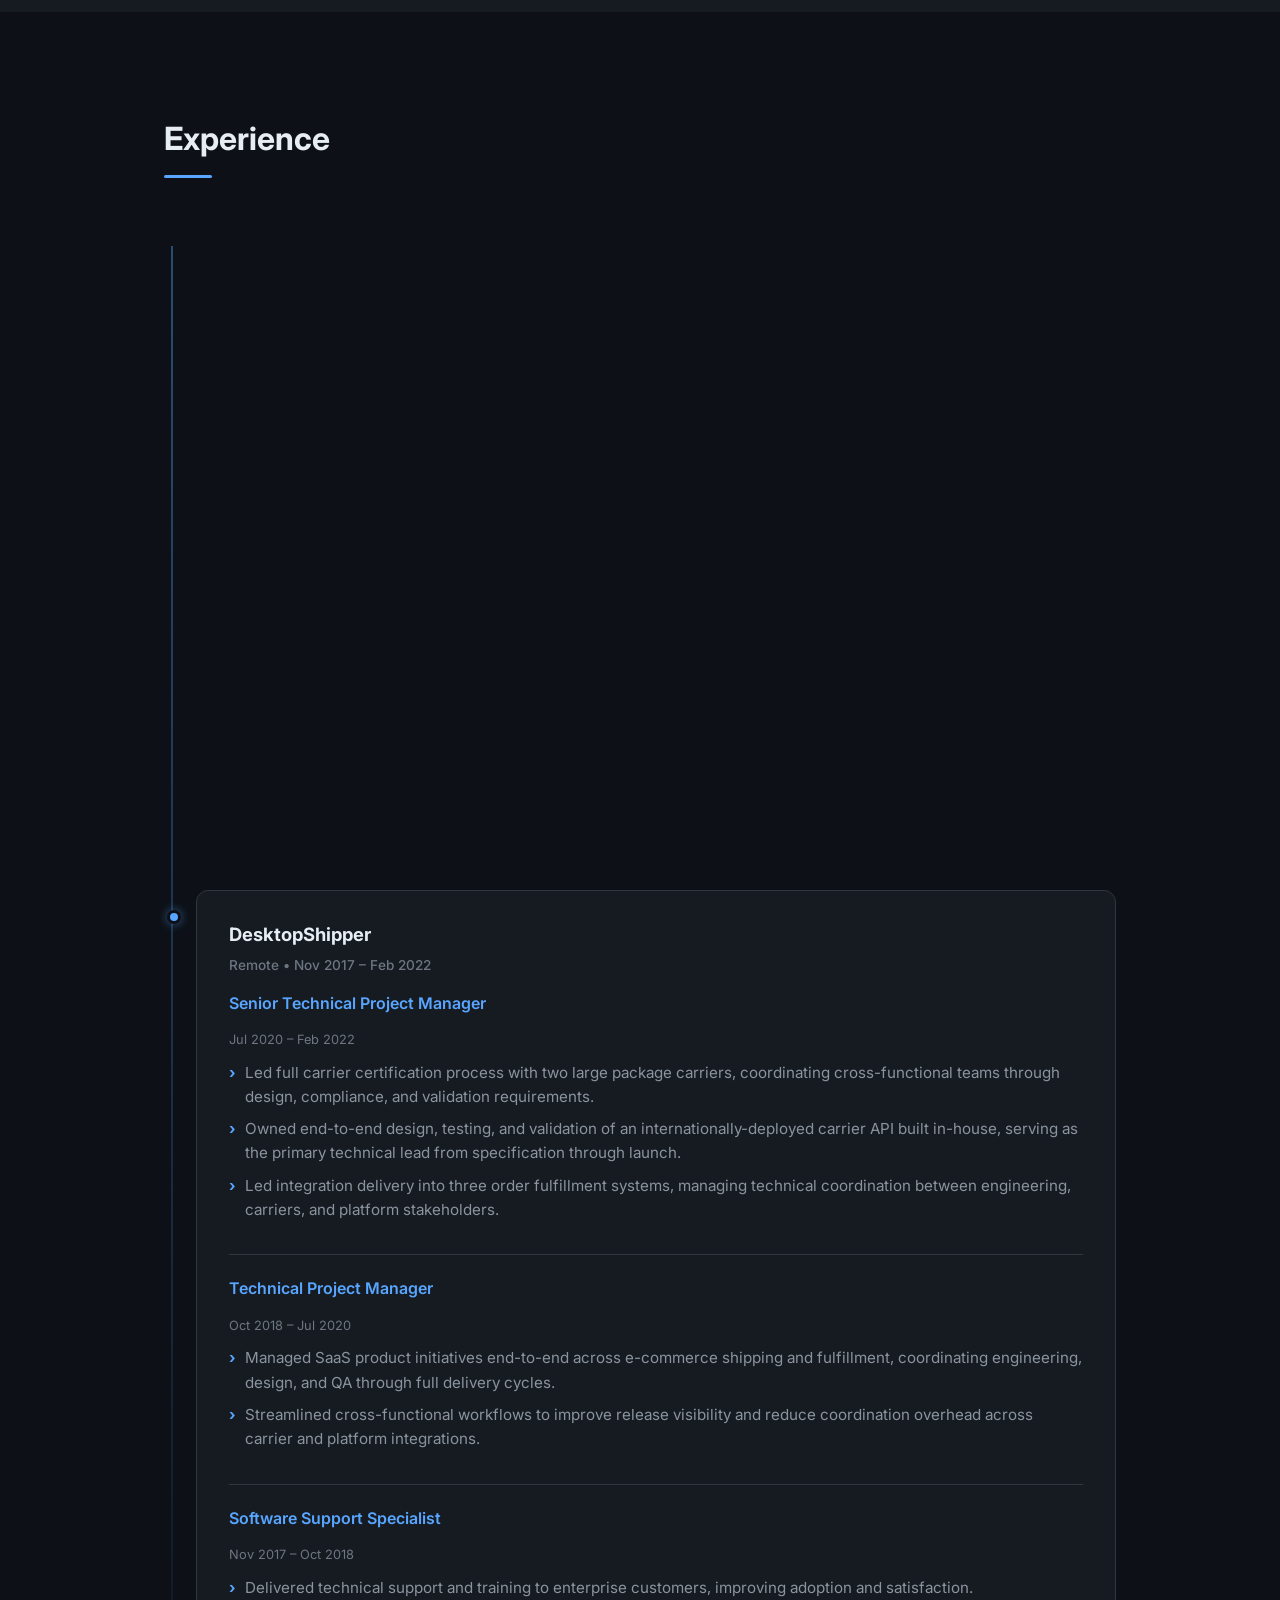
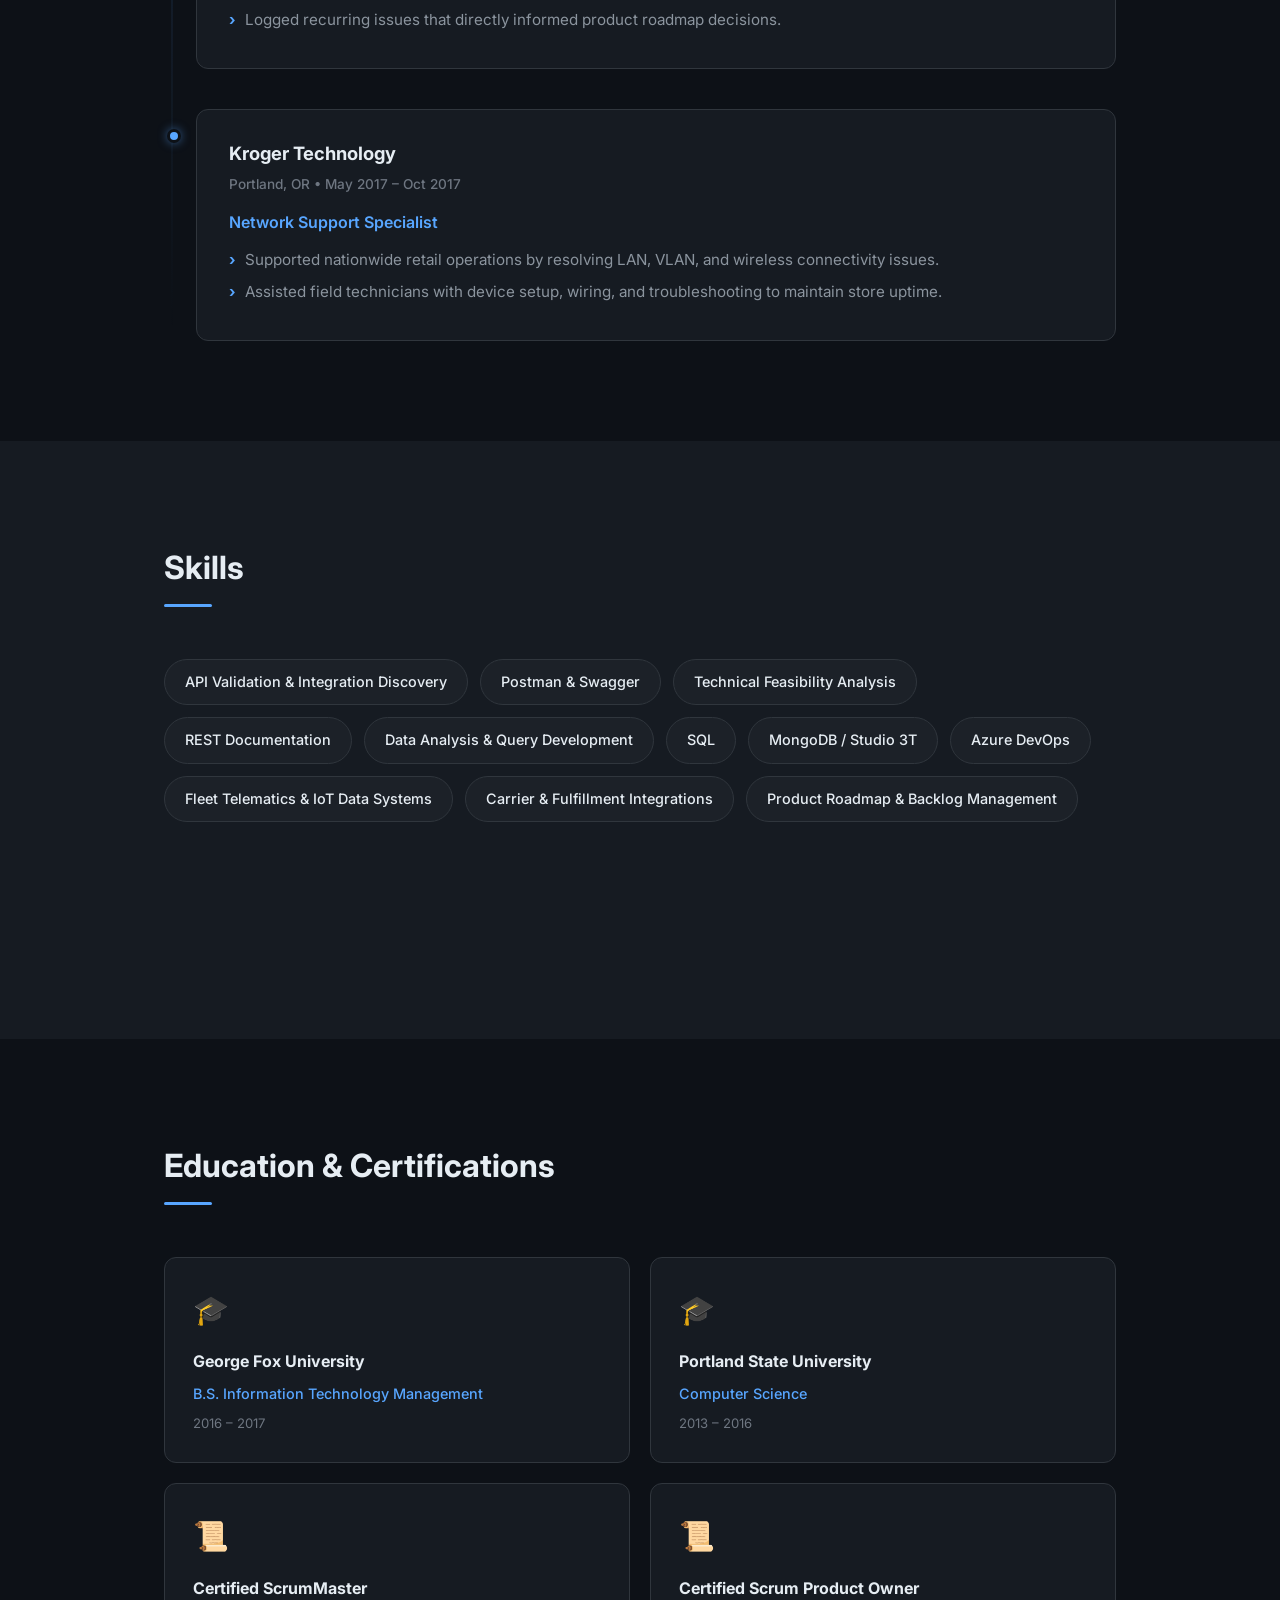
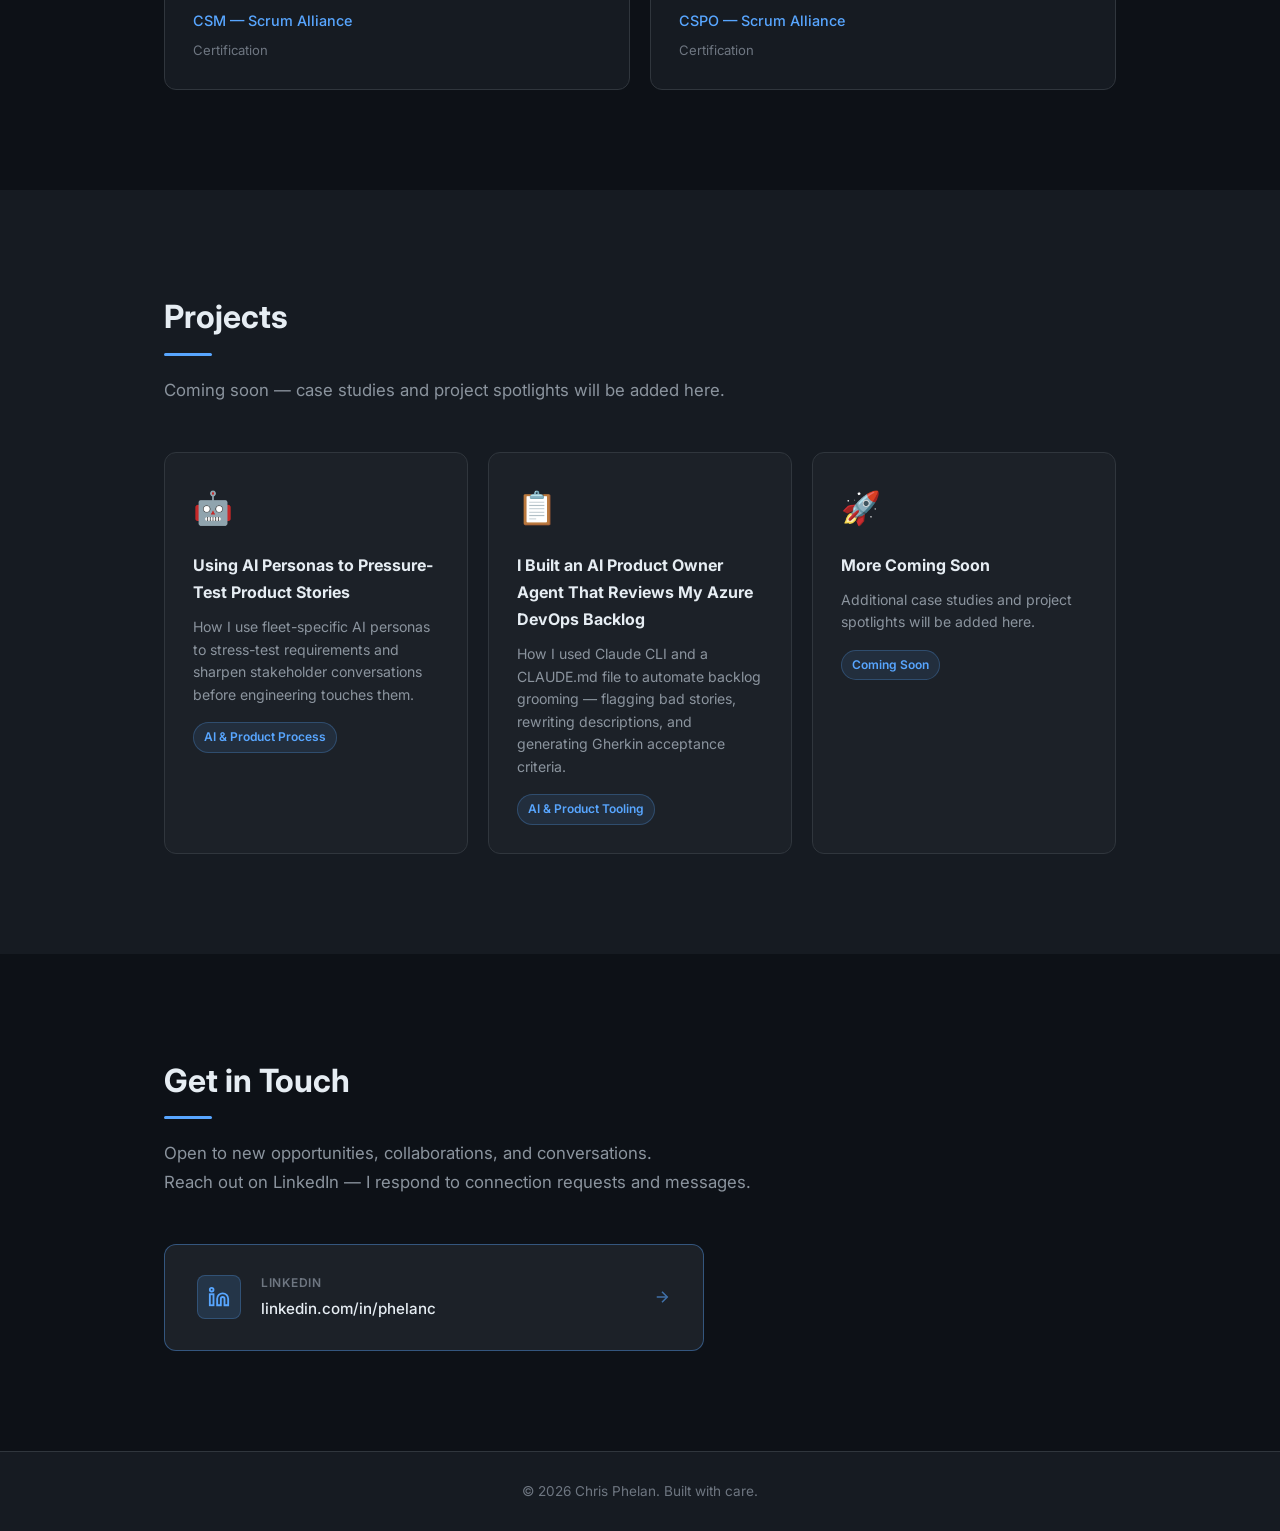
==== commit e69c7d4a: "Update resume content from latest version - FleetHD: simplify title to "Senior Technical Product Man" ====
--- a/index.html
+++ b/index.html
@@ -105,13 +105,15 @@
               </div>
               <span class="timeline-badge current">Current</span>
             </div>
-            <h4 class="timeline-role">Senior Technical Product Manager / Head of Product</h4>
+            <h4 class="timeline-role">Senior Technical Product Manager</h4>
             <ul class="timeline-bullets">
               <li>Validated and explored third-party APIs directly — including telematics, VIN, Thermo King, and repair systems — building customer-facing write-ups of available data sets to define integration scope before committing engineering resources.</li>
               <li>Shipped 2–3 data integrations per year by owning the full discovery-to-delivery cycle, from API credential access and technical feasibility through PRD creation and engineering handoff.</li>
               <li>Built database queries to analyze platform data patterns and surface actionable product insights, informing roadmap prioritization and customer adoption strategies.</li>
               <li>Grew platform from 1 to 7 paying customers while maintaining 100% retention among converted pilots by keeping product quality and reliability embedded in every release cycle.</li>
               <li>Built the product function from the ground up in a growth-stage environment — introducing Agile practices, backlog structure, and cross-functional release planning where none existed.</li>
+              <li>Designed AI-driven PRD validation workflows using chained persona agents — CEO, CTO, and Senior Developer — to pressure-test initiatives before planning and automatically incorporate cross-functional feedback, reducing scope changes mid-sprint.</li>
+              <li>Built functional product tooling in Claude Code including a backlog compliance checker and a working prototype to validate and demo new service center functionality during a code red initiative.</li>
             </ul>
           </div>
         </div>
@@ -127,7 +129,7 @@
             </div>
             <div class="multi-role">
               <div class="role-block">
-                <h4 class="timeline-role">PMO Director &amp; Senior Technical Project Manager</h4>
+                <h4 class="timeline-role">Senior Technical Project Manager</h4>
                 <p class="role-period">Jul 2020 – Feb 2022</p>
                 <ul class="timeline-bullets">
                   <li>Led full carrier certification process with two large package carriers, coordinating cross-functional teams through design, compliance, and validation requirements.</li>
@@ -195,7 +197,9 @@
         <span class="skill-pill">Agile / Scrum</span>
         <span class="skill-pill">Cross-Functional Team Leadership</span>
         <span class="skill-pill">Release &amp; Go-to-Market Planning</span>
-        <span class="skill-pill">AI &amp; Predictive Analytics Applications</span>
+        <span class="skill-pill">AI-Enabled Product Development</span>
+        <span class="skill-pill">Claude &amp; Claude Code</span>
+        <span class="skill-pill">Chained Agent Workflows</span>
       </div>
     </div>
   </section>
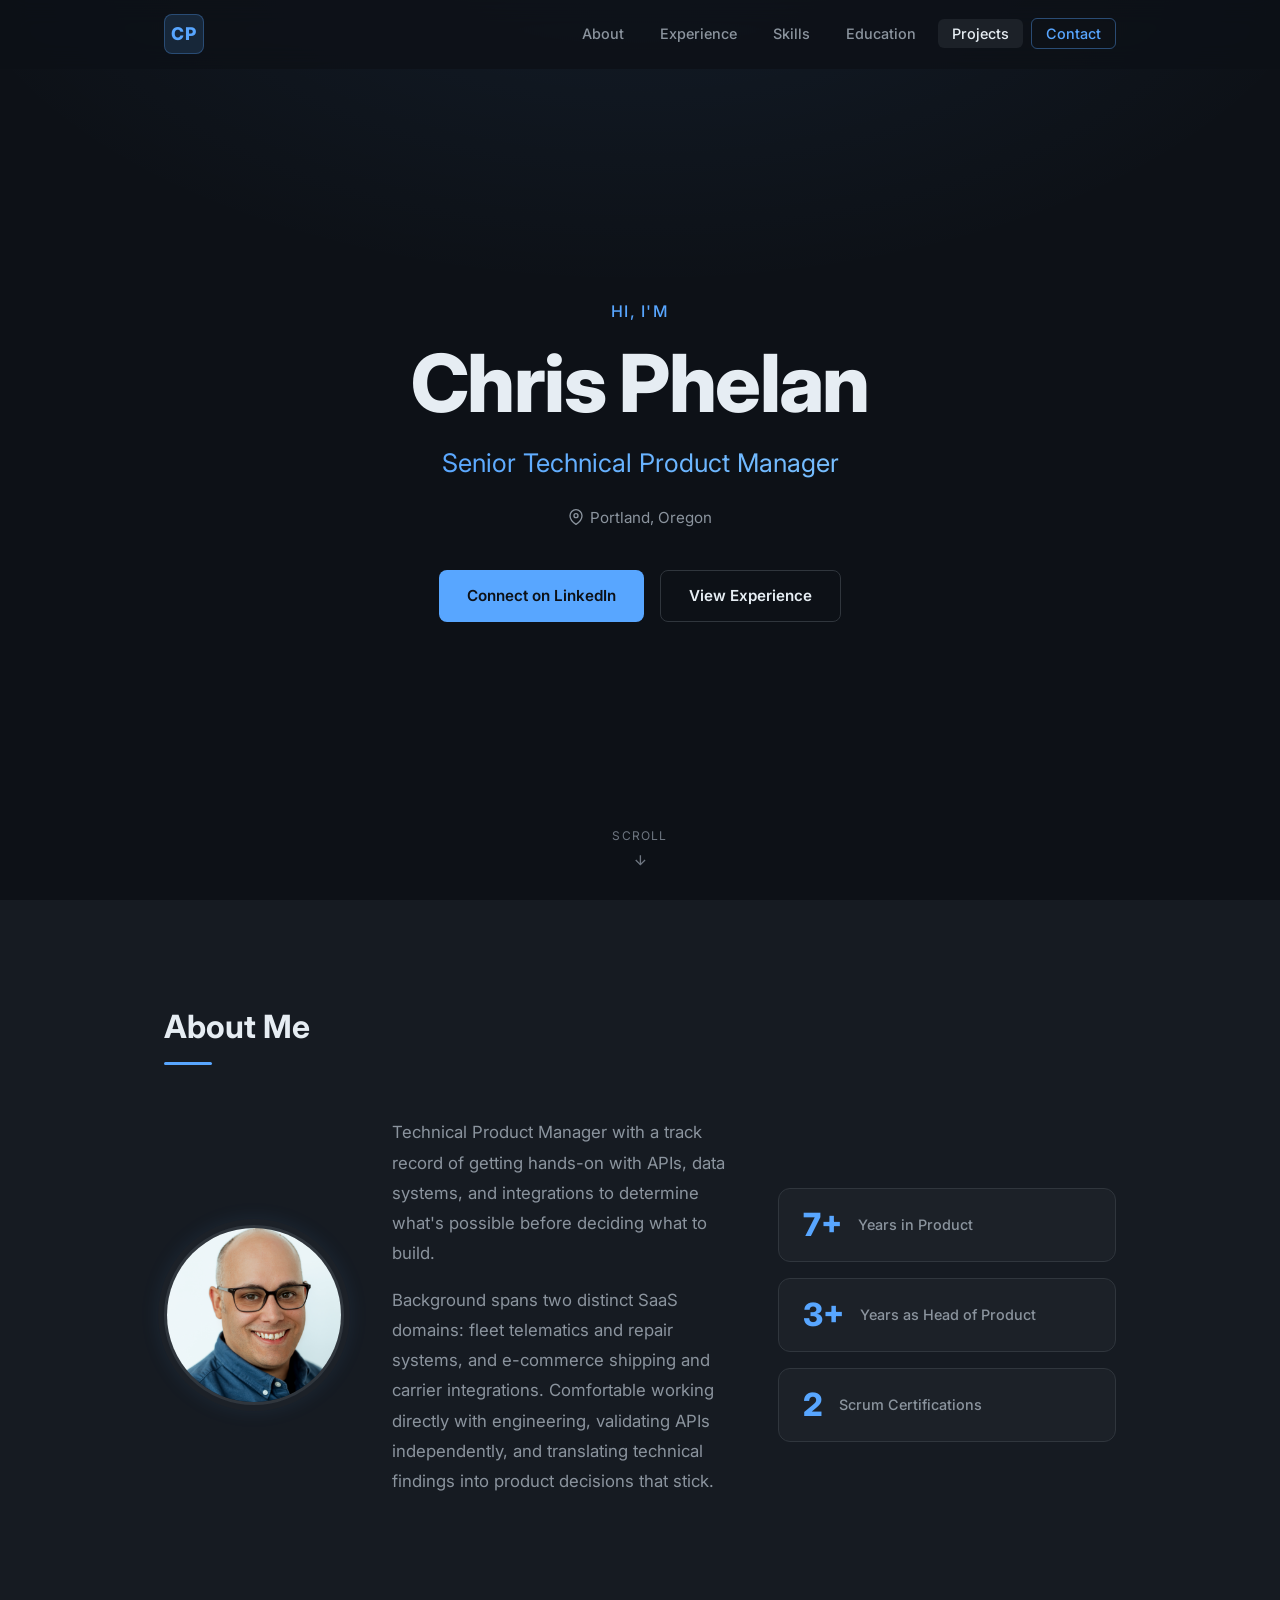
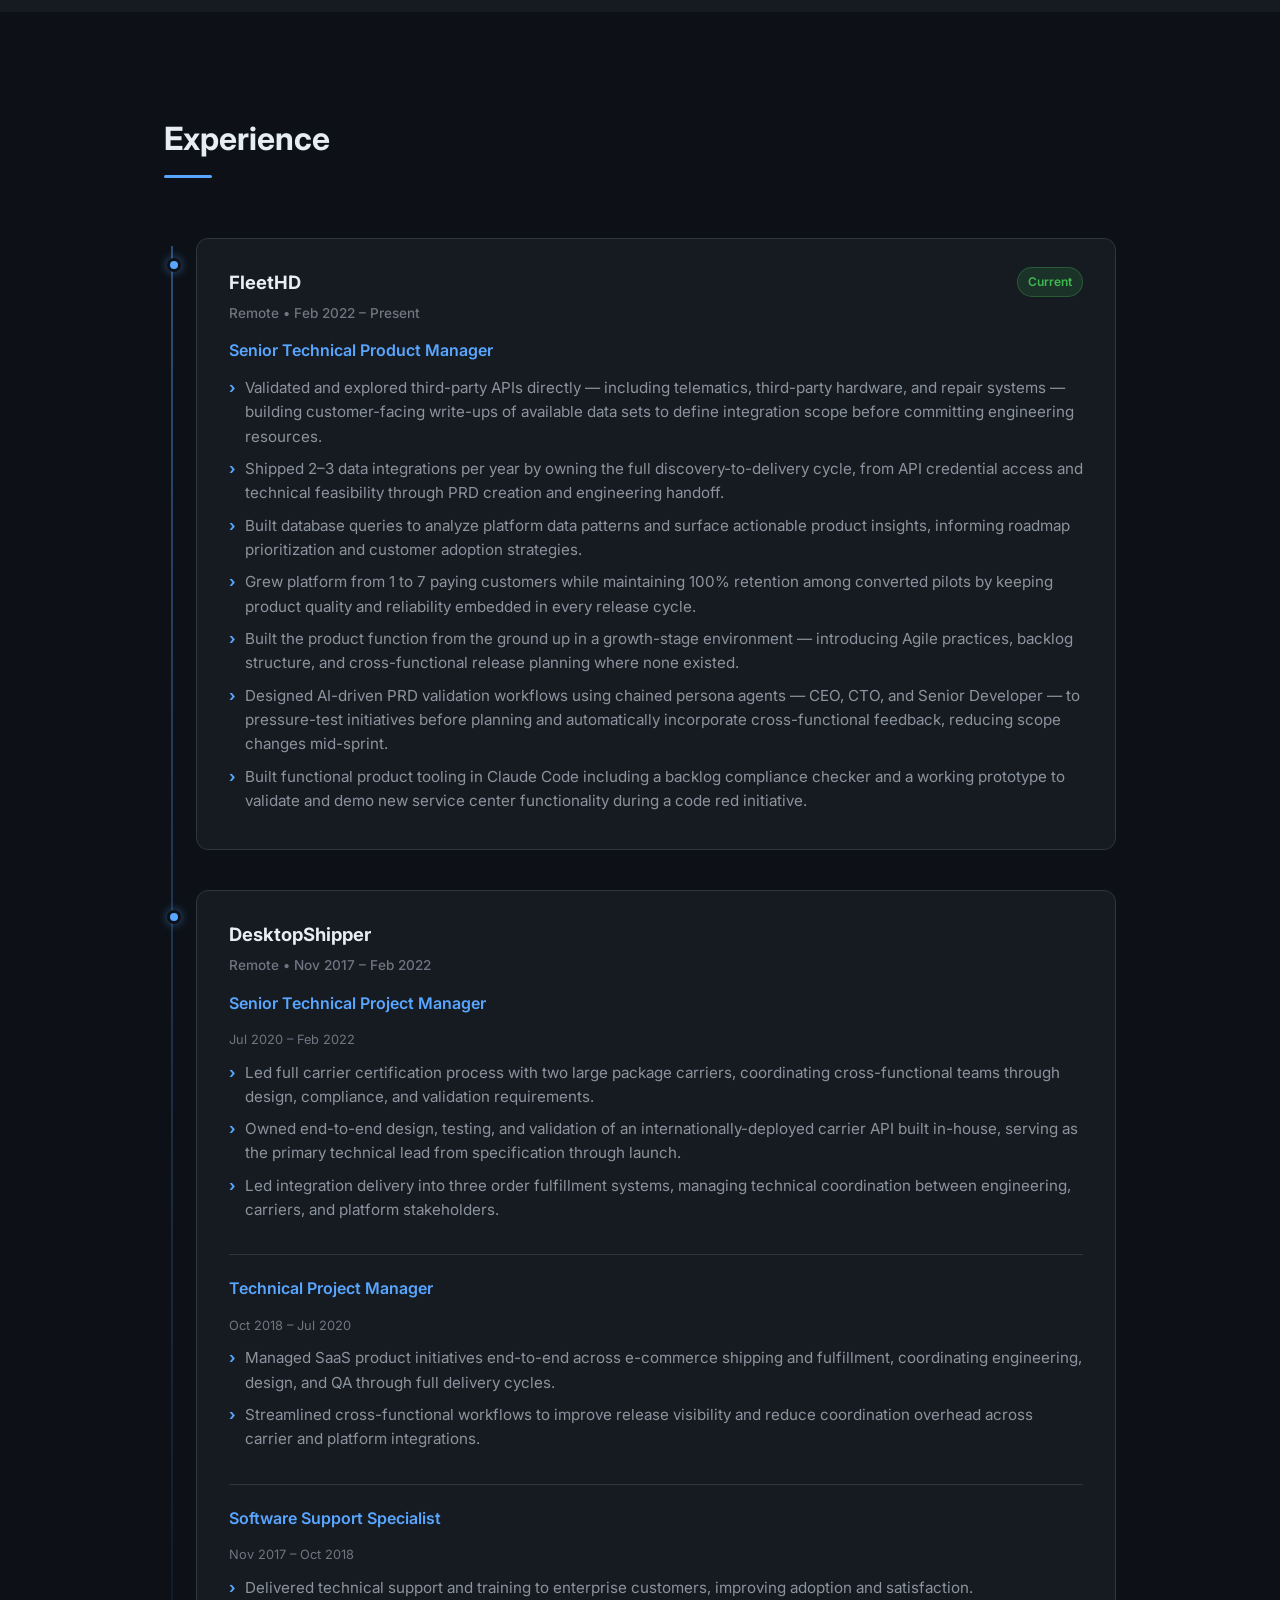
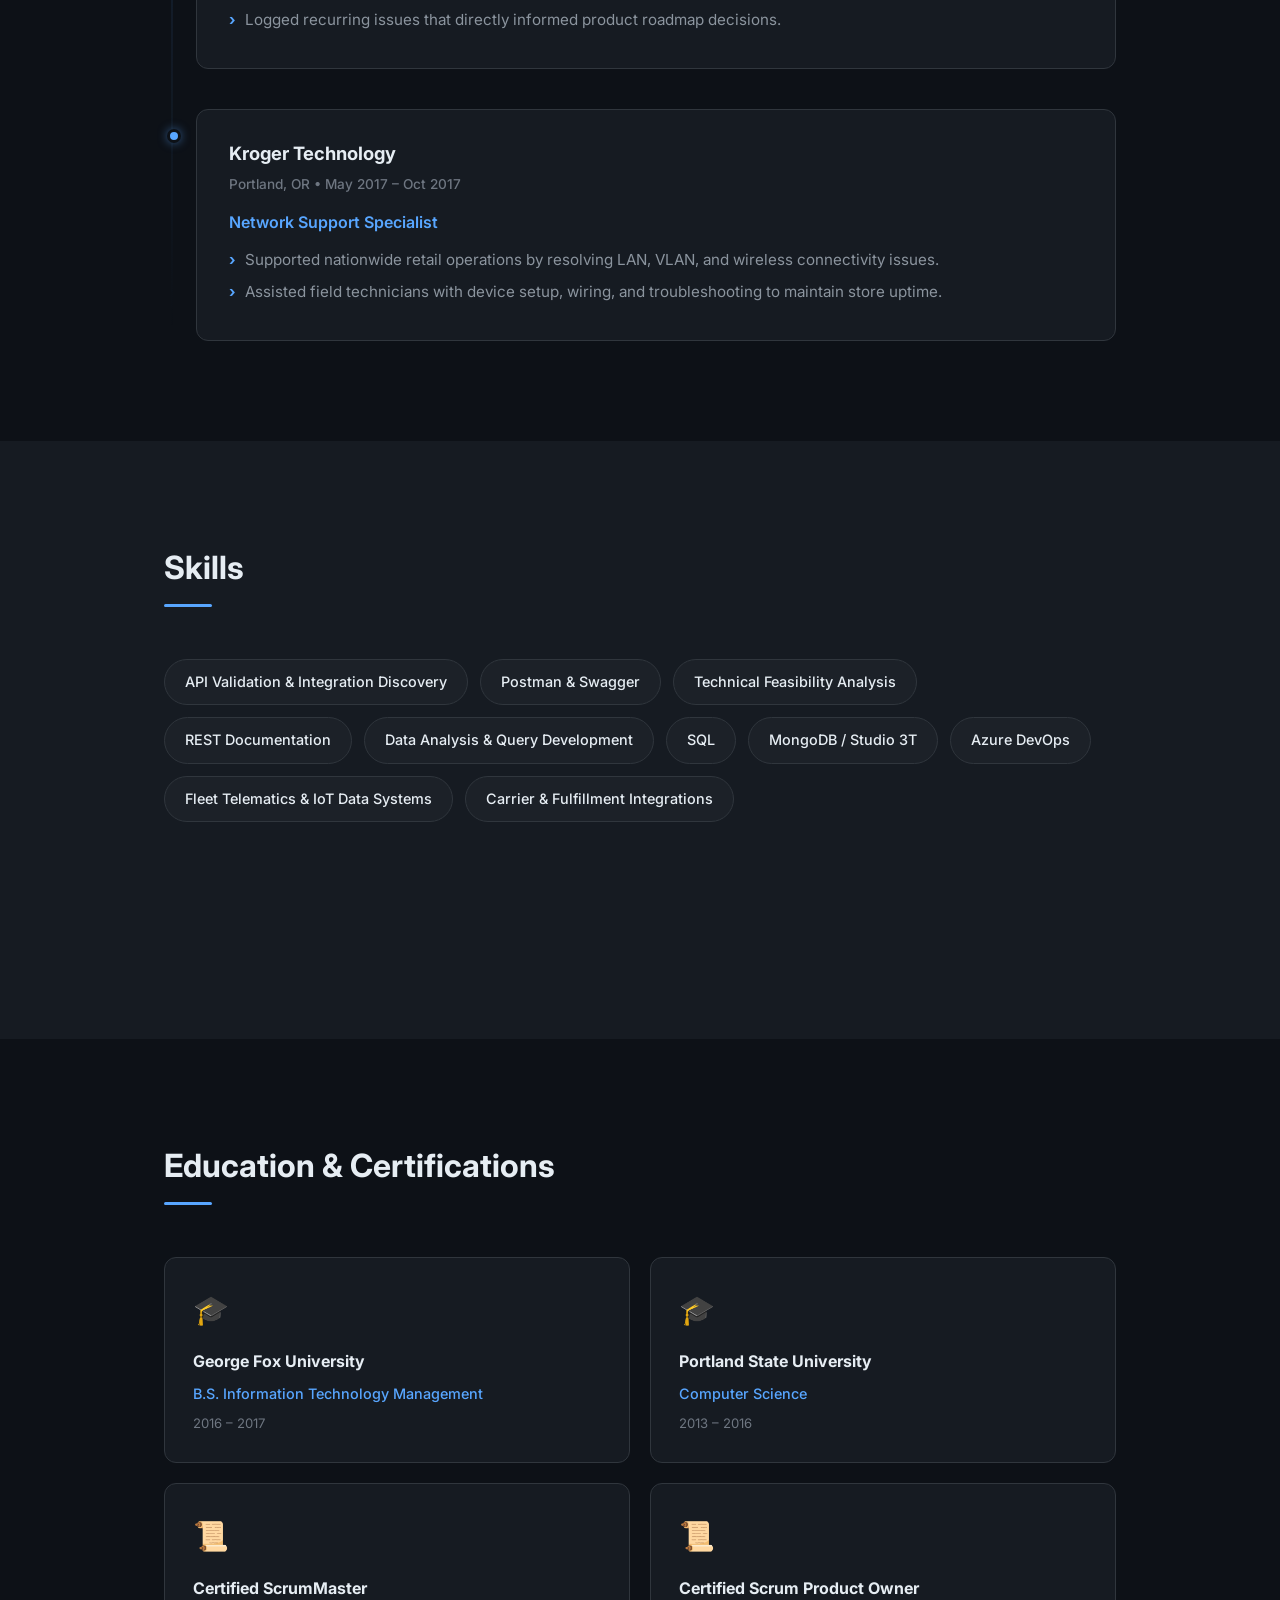
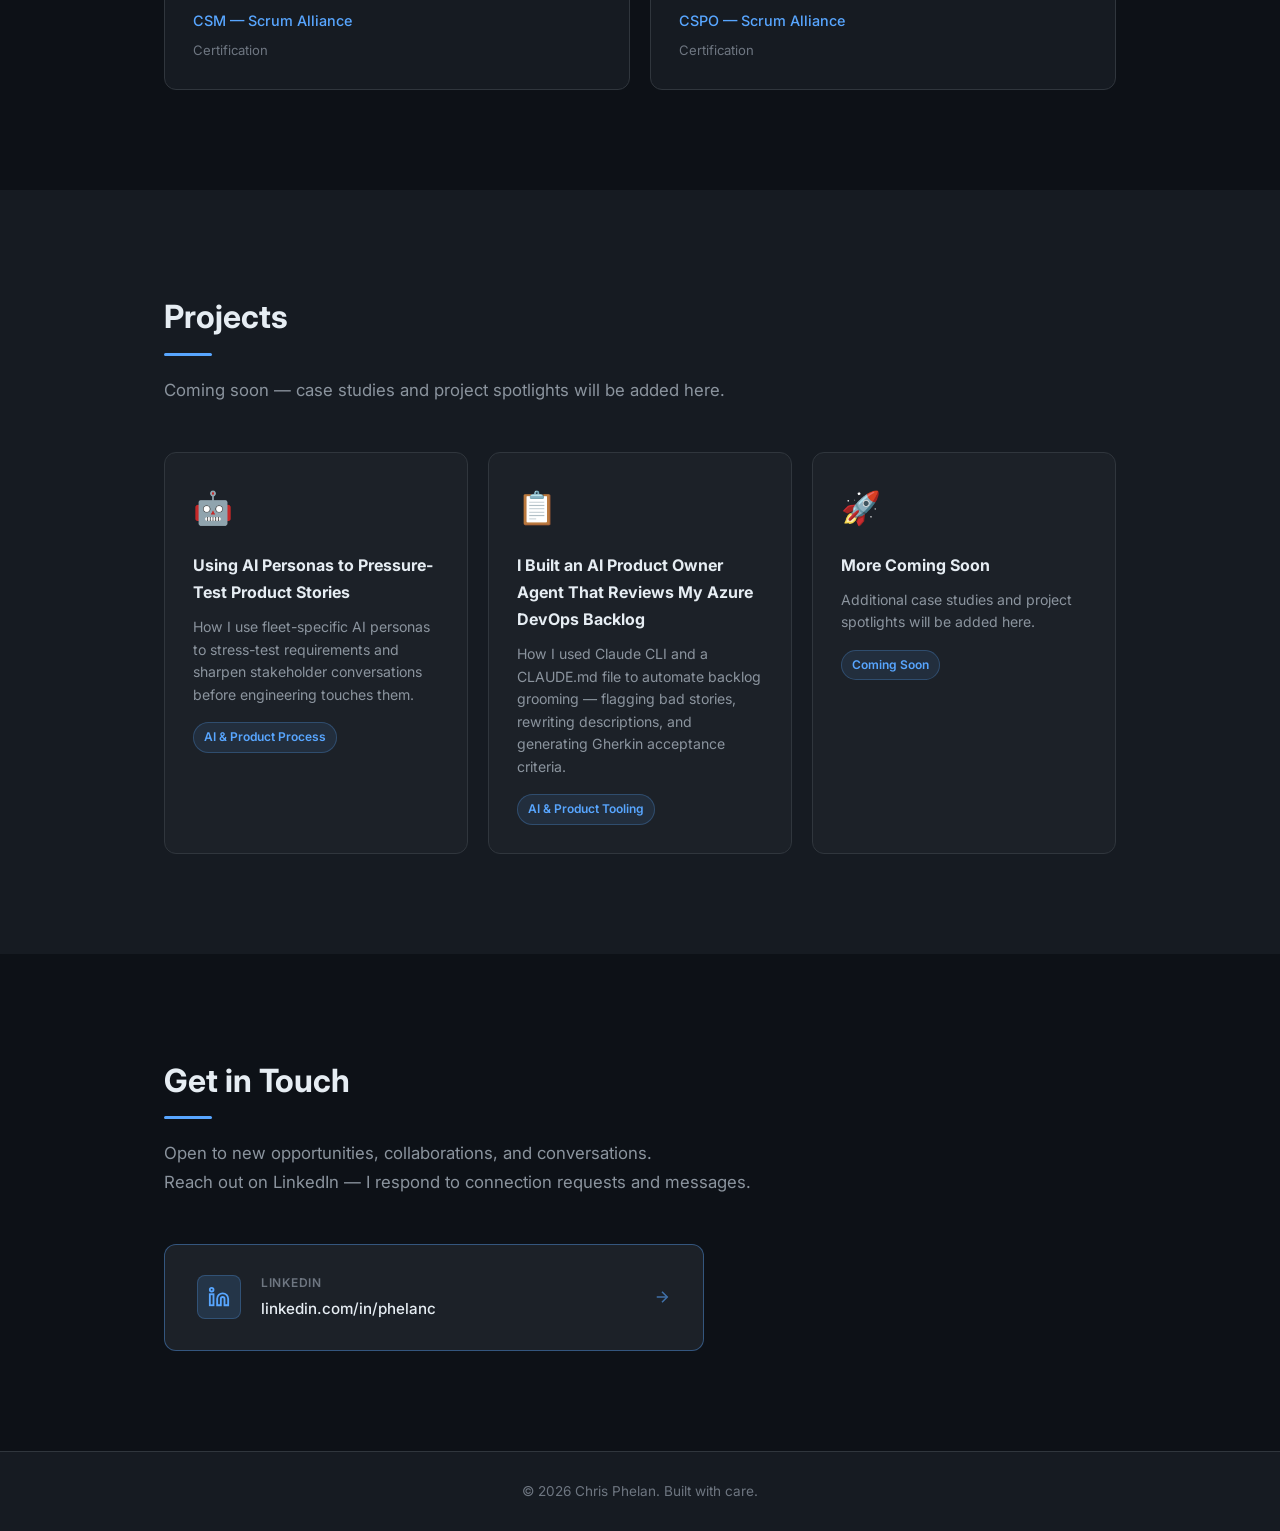
==== commit 31125a5f: "Update FleetHD bullet: replace specific vendors with third-party hardware" ====
--- a/index.html
+++ b/index.html
@@ -107,7 +107,7 @@
             </div>
             <h4 class="timeline-role">Senior Technical Product Manager</h4>
             <ul class="timeline-bullets">
-              <li>Validated and explored third-party APIs directly — including telematics, VIN, Thermo King, and repair systems — building customer-facing write-ups of available data sets to define integration scope before committing engineering resources.</li>
+              <li>Validated and explored third-party APIs directly — including telematics, third-party hardware, and repair systems — building customer-facing write-ups of available data sets to define integration scope before committing engineering resources.</li>
               <li>Shipped 2–3 data integrations per year by owning the full discovery-to-delivery cycle, from API credential access and technical feasibility through PRD creation and engineering handoff.</li>
               <li>Built database queries to analyze platform data patterns and surface actionable product insights, informing roadmap prioritization and customer adoption strategies.</li>
               <li>Grew platform from 1 to 7 paying customers while maintaining 100% retention among converted pilots by keeping product quality and reliability embedded in every release cycle.</li>
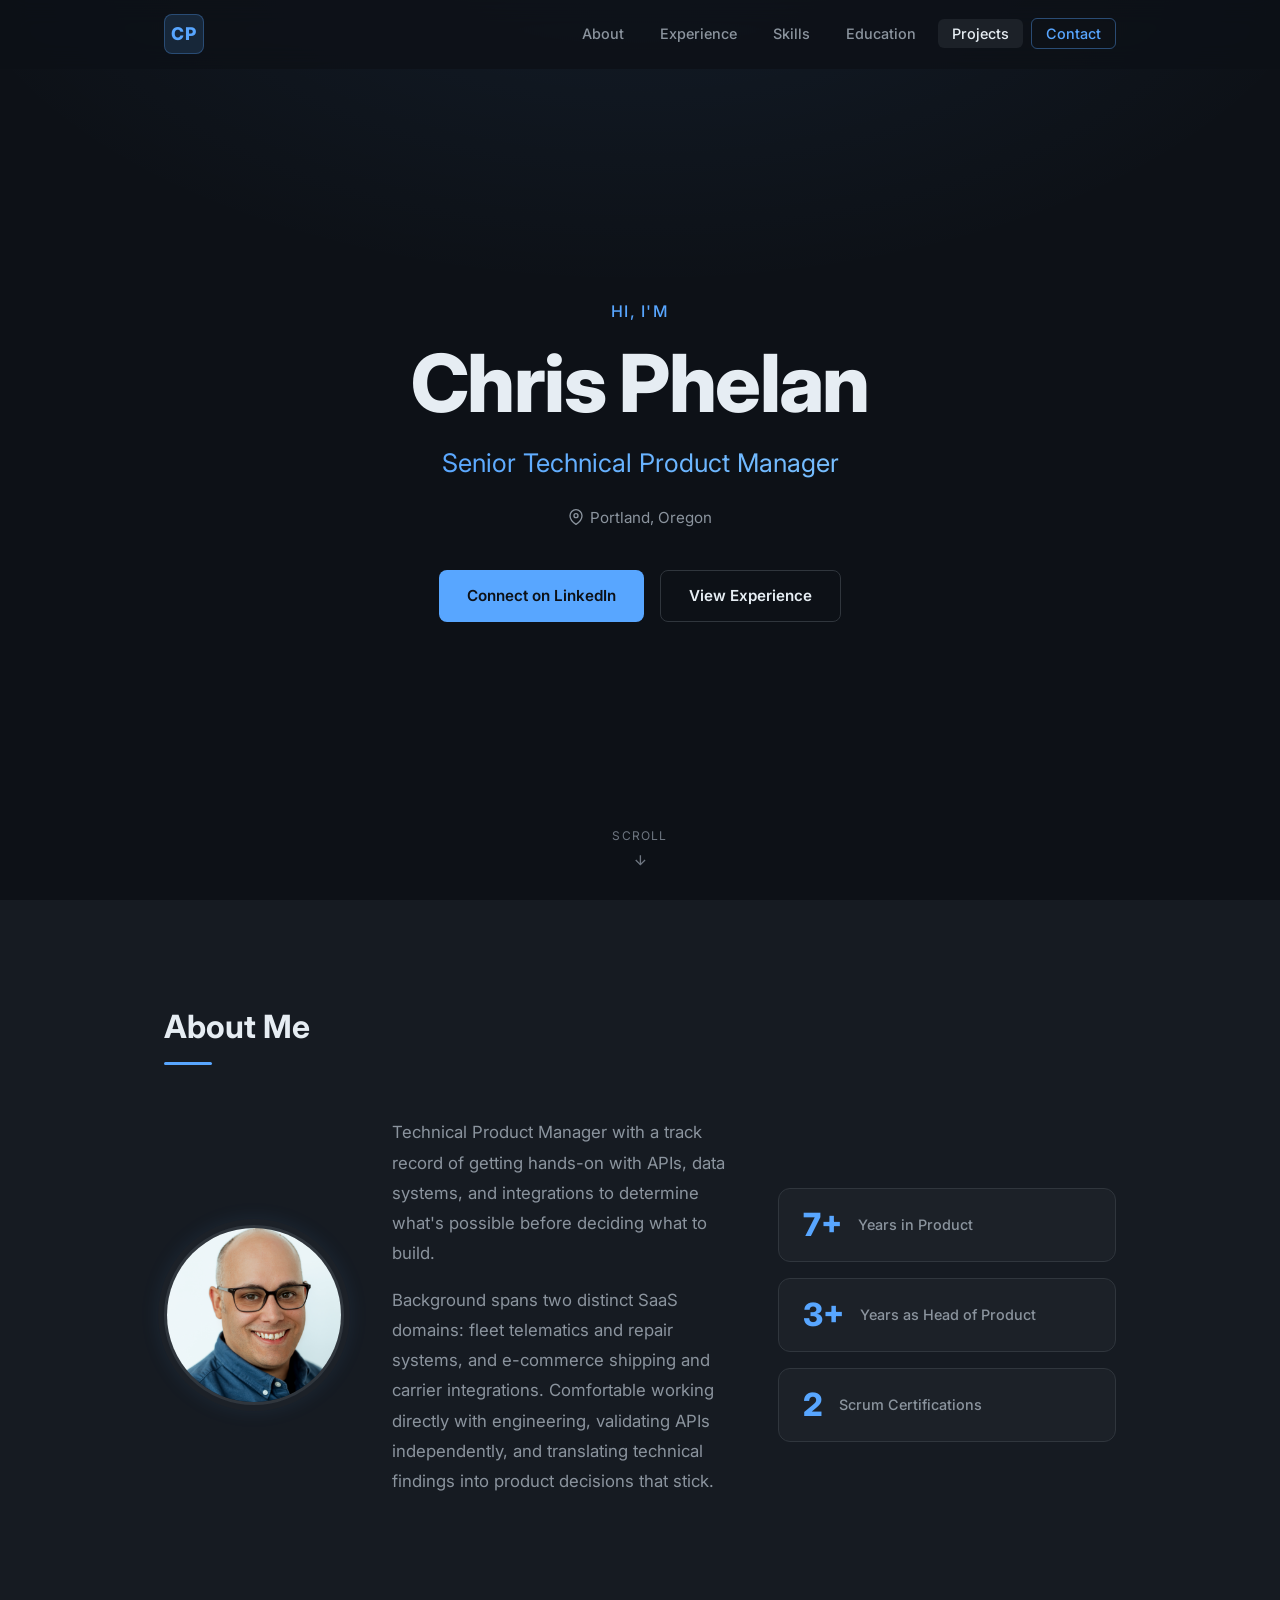
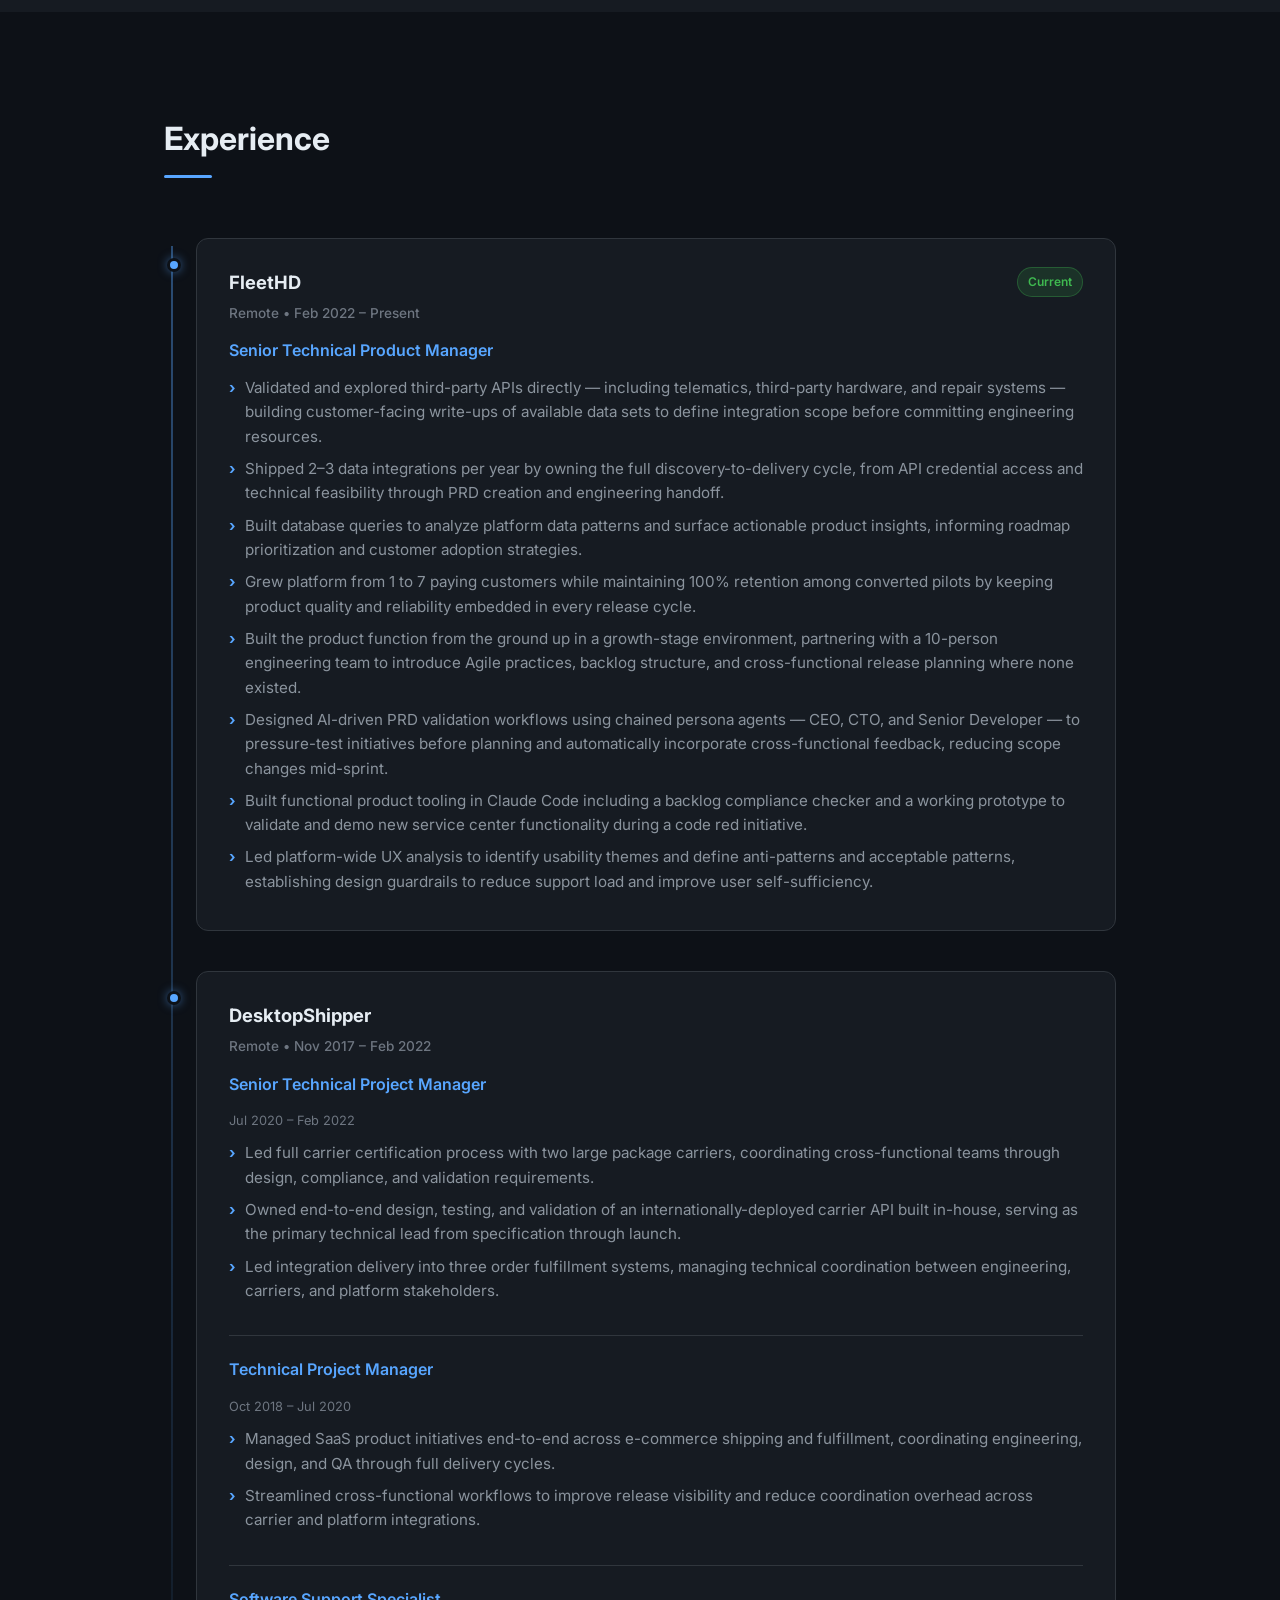
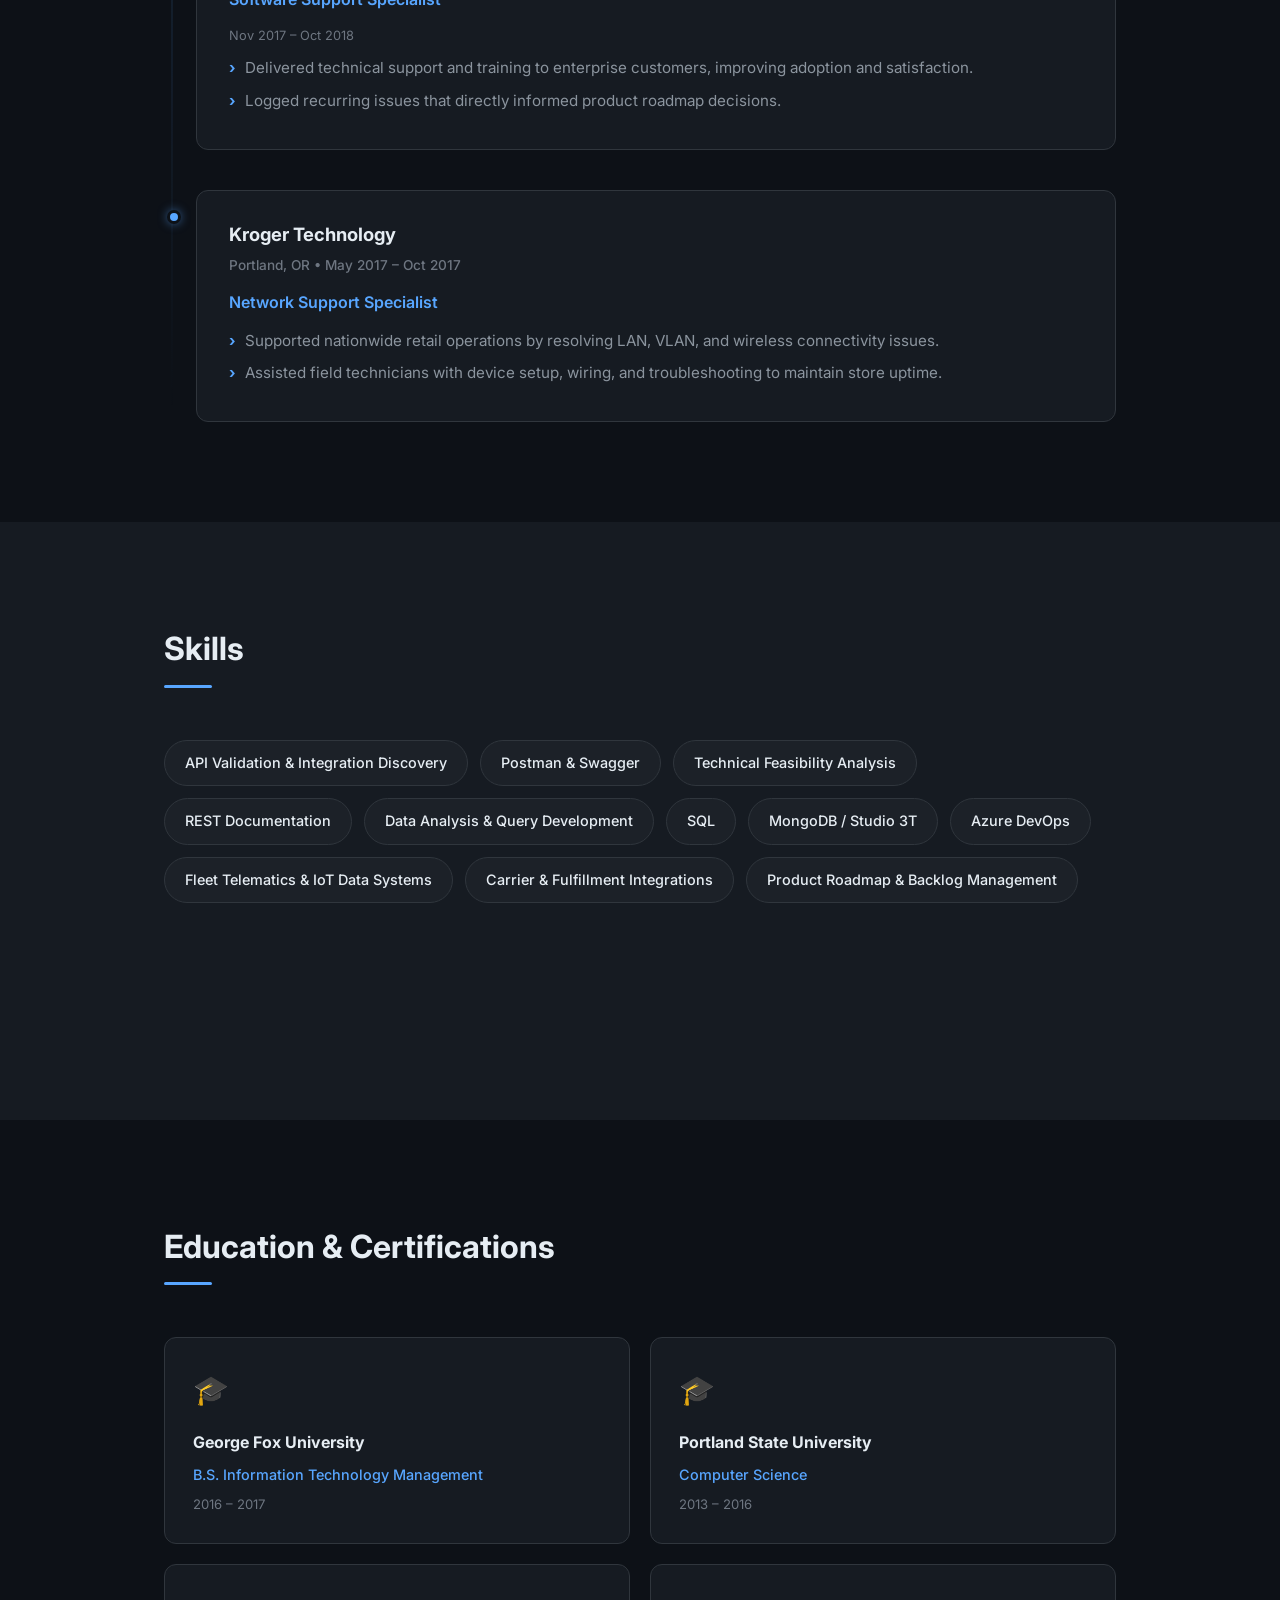
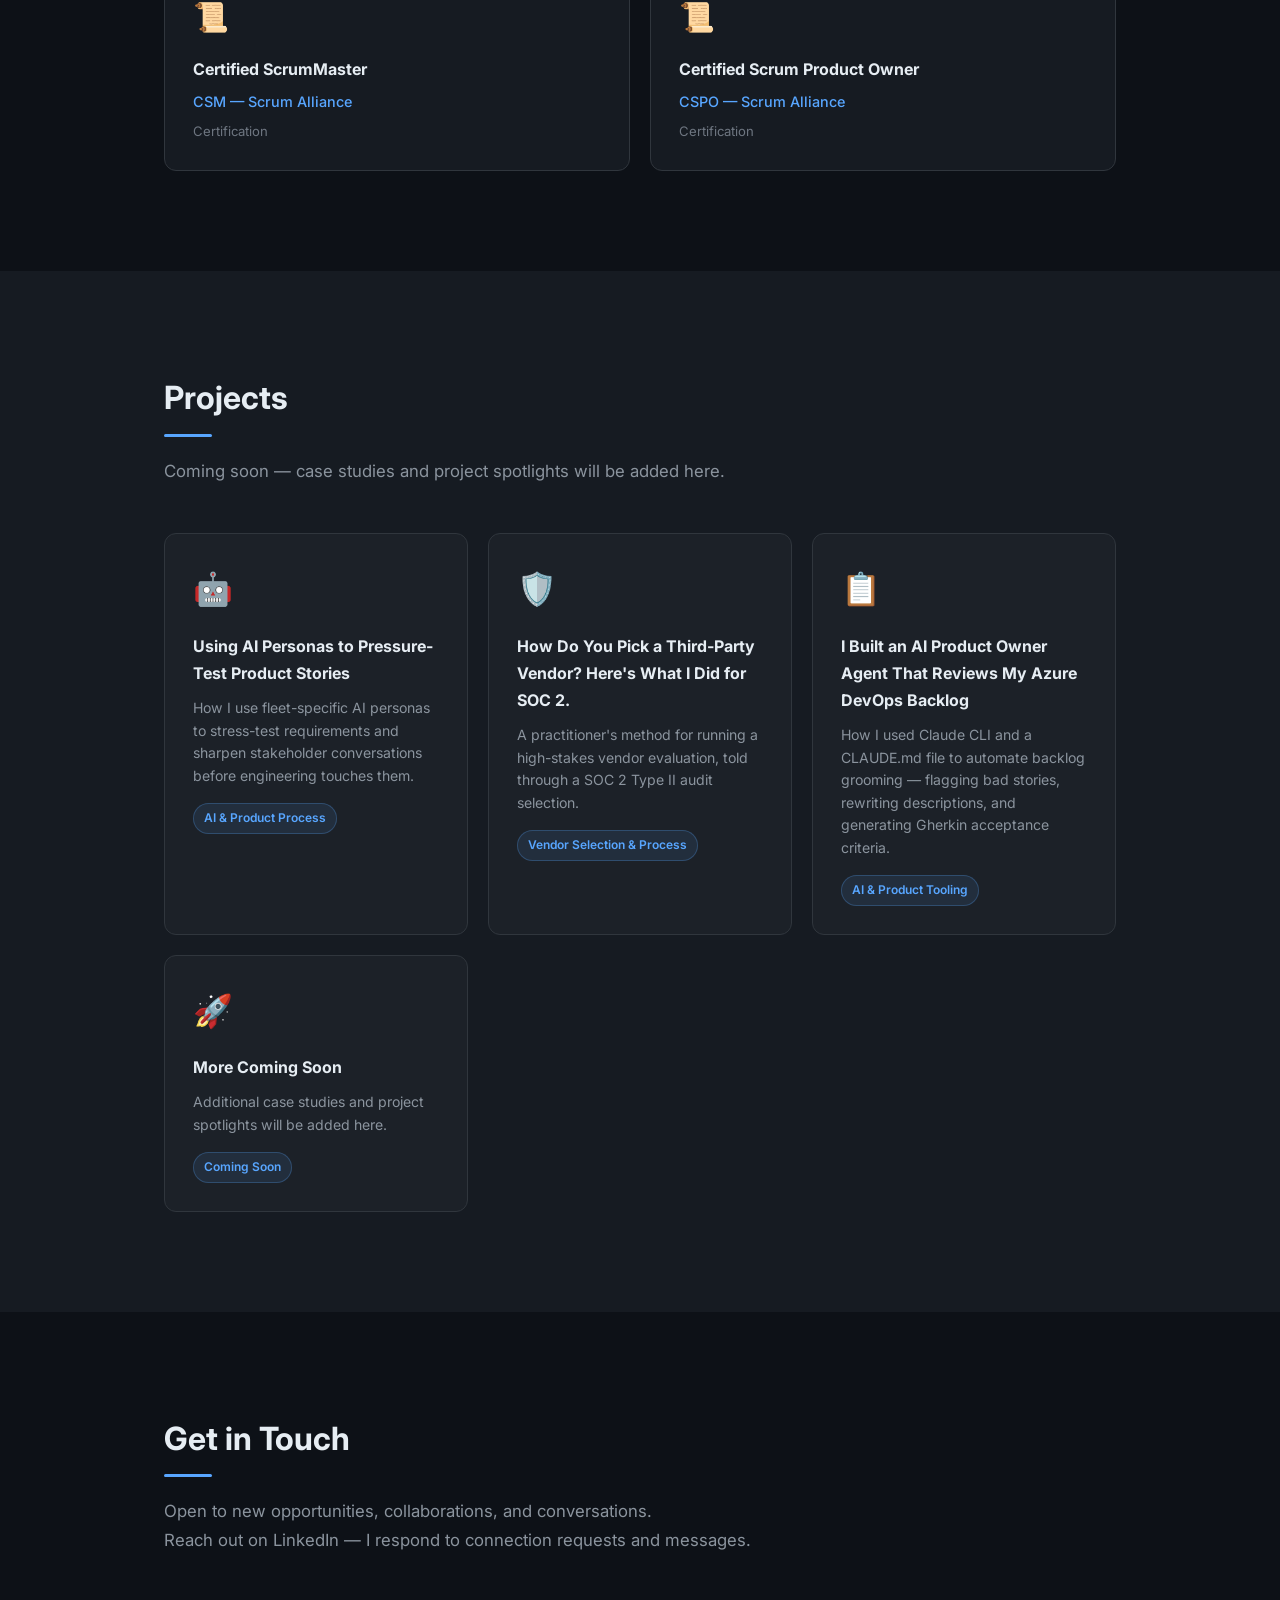
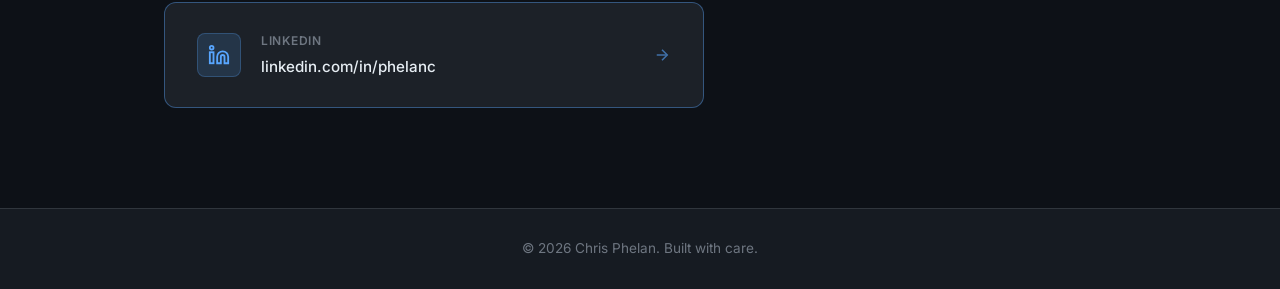
==== commit c3e89a49: "Add SOC 2 vendor selection blog post and sync FleetHD bullets to resume" ====
--- a/index.html
+++ b/index.html
@@ -111,9 +111,10 @@
               <li>Shipped 2–3 data integrations per year by owning the full discovery-to-delivery cycle, from API credential access and technical feasibility through PRD creation and engineering handoff.</li>
               <li>Built database queries to analyze platform data patterns and surface actionable product insights, informing roadmap prioritization and customer adoption strategies.</li>
               <li>Grew platform from 1 to 7 paying customers while maintaining 100% retention among converted pilots by keeping product quality and reliability embedded in every release cycle.</li>
-              <li>Built the product function from the ground up in a growth-stage environment — introducing Agile practices, backlog structure, and cross-functional release planning where none existed.</li>
+              <li>Built the product function from the ground up in a growth-stage environment, partnering with a 10-person engineering team to introduce Agile practices, backlog structure, and cross-functional release planning where none existed.</li>
               <li>Designed AI-driven PRD validation workflows using chained persona agents — CEO, CTO, and Senior Developer — to pressure-test initiatives before planning and automatically incorporate cross-functional feedback, reducing scope changes mid-sprint.</li>
               <li>Built functional product tooling in Claude Code including a backlog compliance checker and a working prototype to validate and demo new service center functionality during a code red initiative.</li>
+              <li>Led platform-wide UX analysis to identify usability themes and define anti-patterns and acceptable patterns, establishing design guardrails to reduce support load and improve user self-sufficiency.</li>
             </ul>
           </div>
         </div>
@@ -249,6 +250,12 @@
           <p>How I use fleet-specific AI personas to stress-test requirements and sharpen stakeholder conversations before engineering touches them.</p>
           <span class="project-tag">AI &amp; Product Process</span>
         </a>
+        <a href="soc-2-vendor-selection.html" class="project-card reveal project-card--link">
+          <div class="project-placeholder-icon">🛡️</div>
+          <h3>How Do You Pick a Third-Party Vendor? Here's What I Did for SOC 2.</h3>
+          <p>A practitioner's method for running a high-stakes vendor evaluation, told through a SOC 2 Type II audit selection.</p>
+          <span class="project-tag">Vendor Selection &amp; Process</span>
+        </a>
         <a href="ai-product-owner-agent-azure-devops.html" class="project-card reveal project-card--link">
           <div class="project-placeholder-icon">📋</div>
           <h3>I Built an AI Product Owner Agent That Reviews My Azure DevOps Backlog</h3>
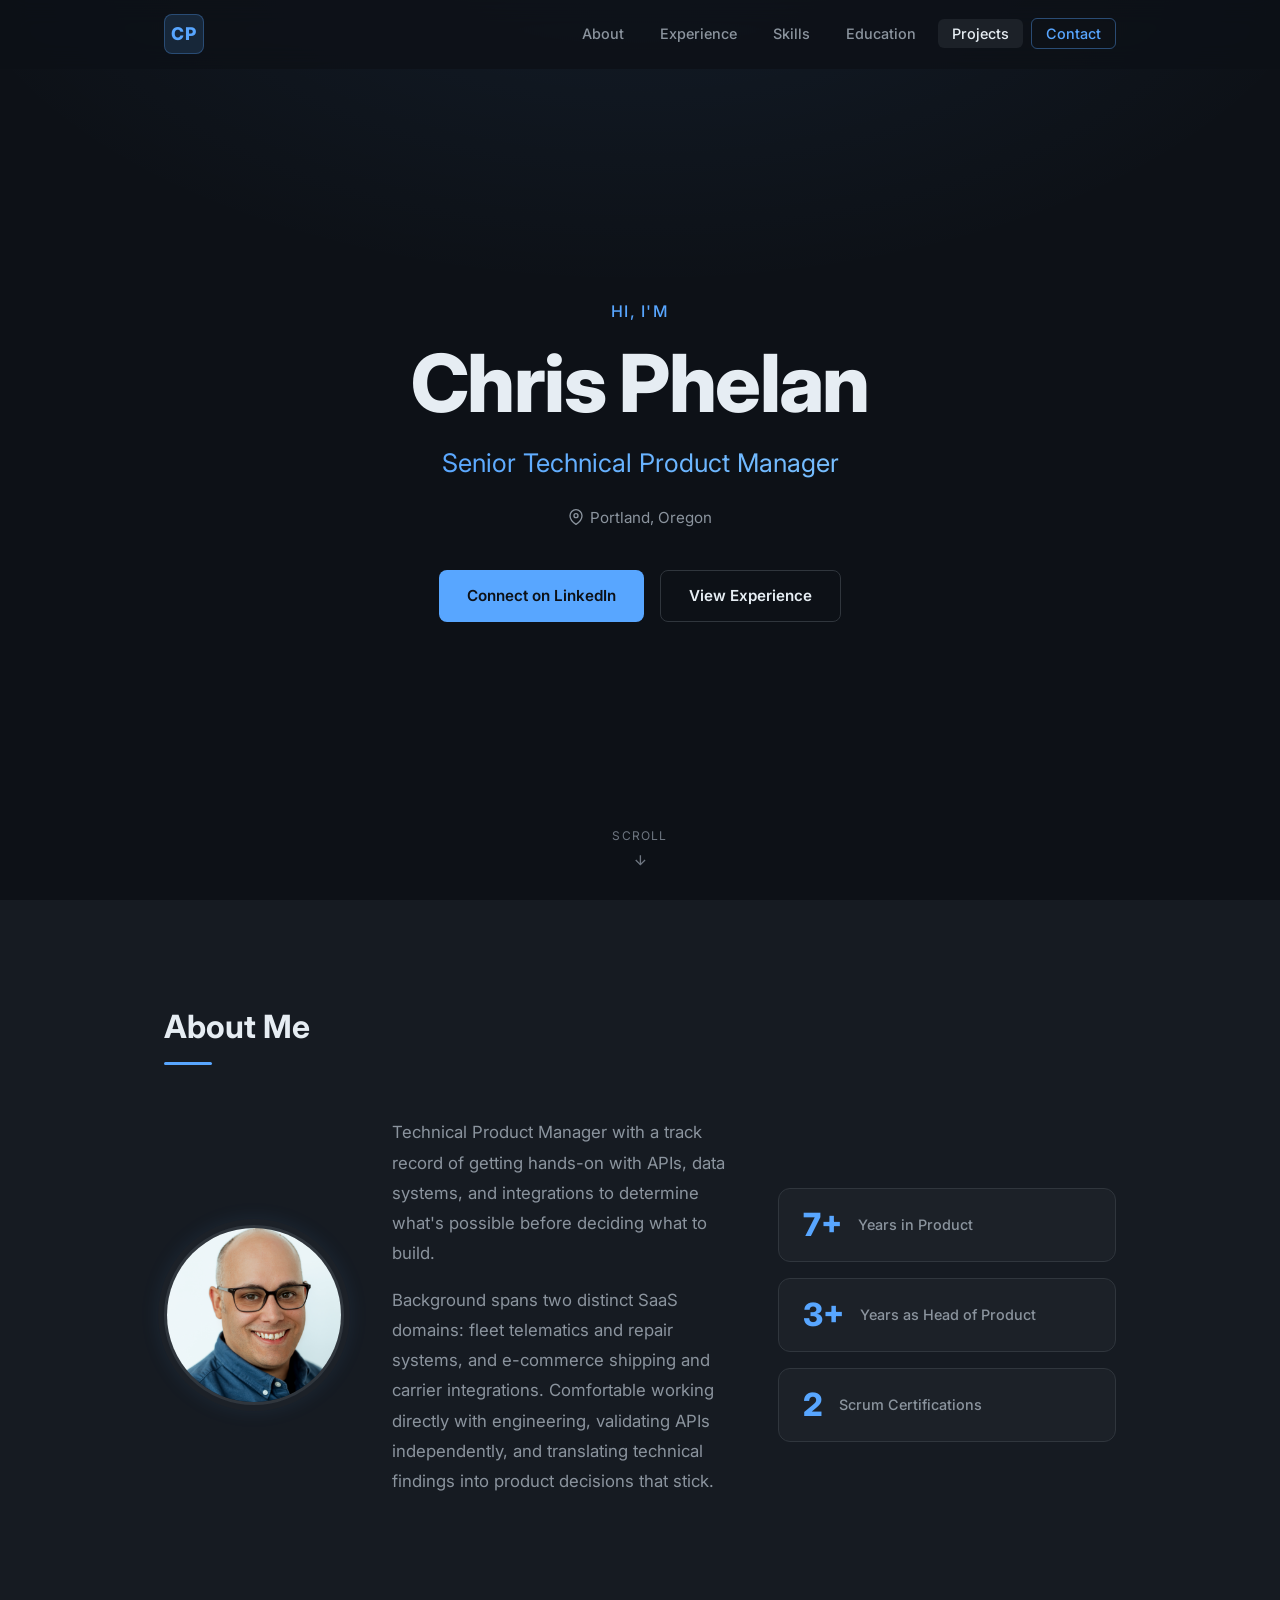
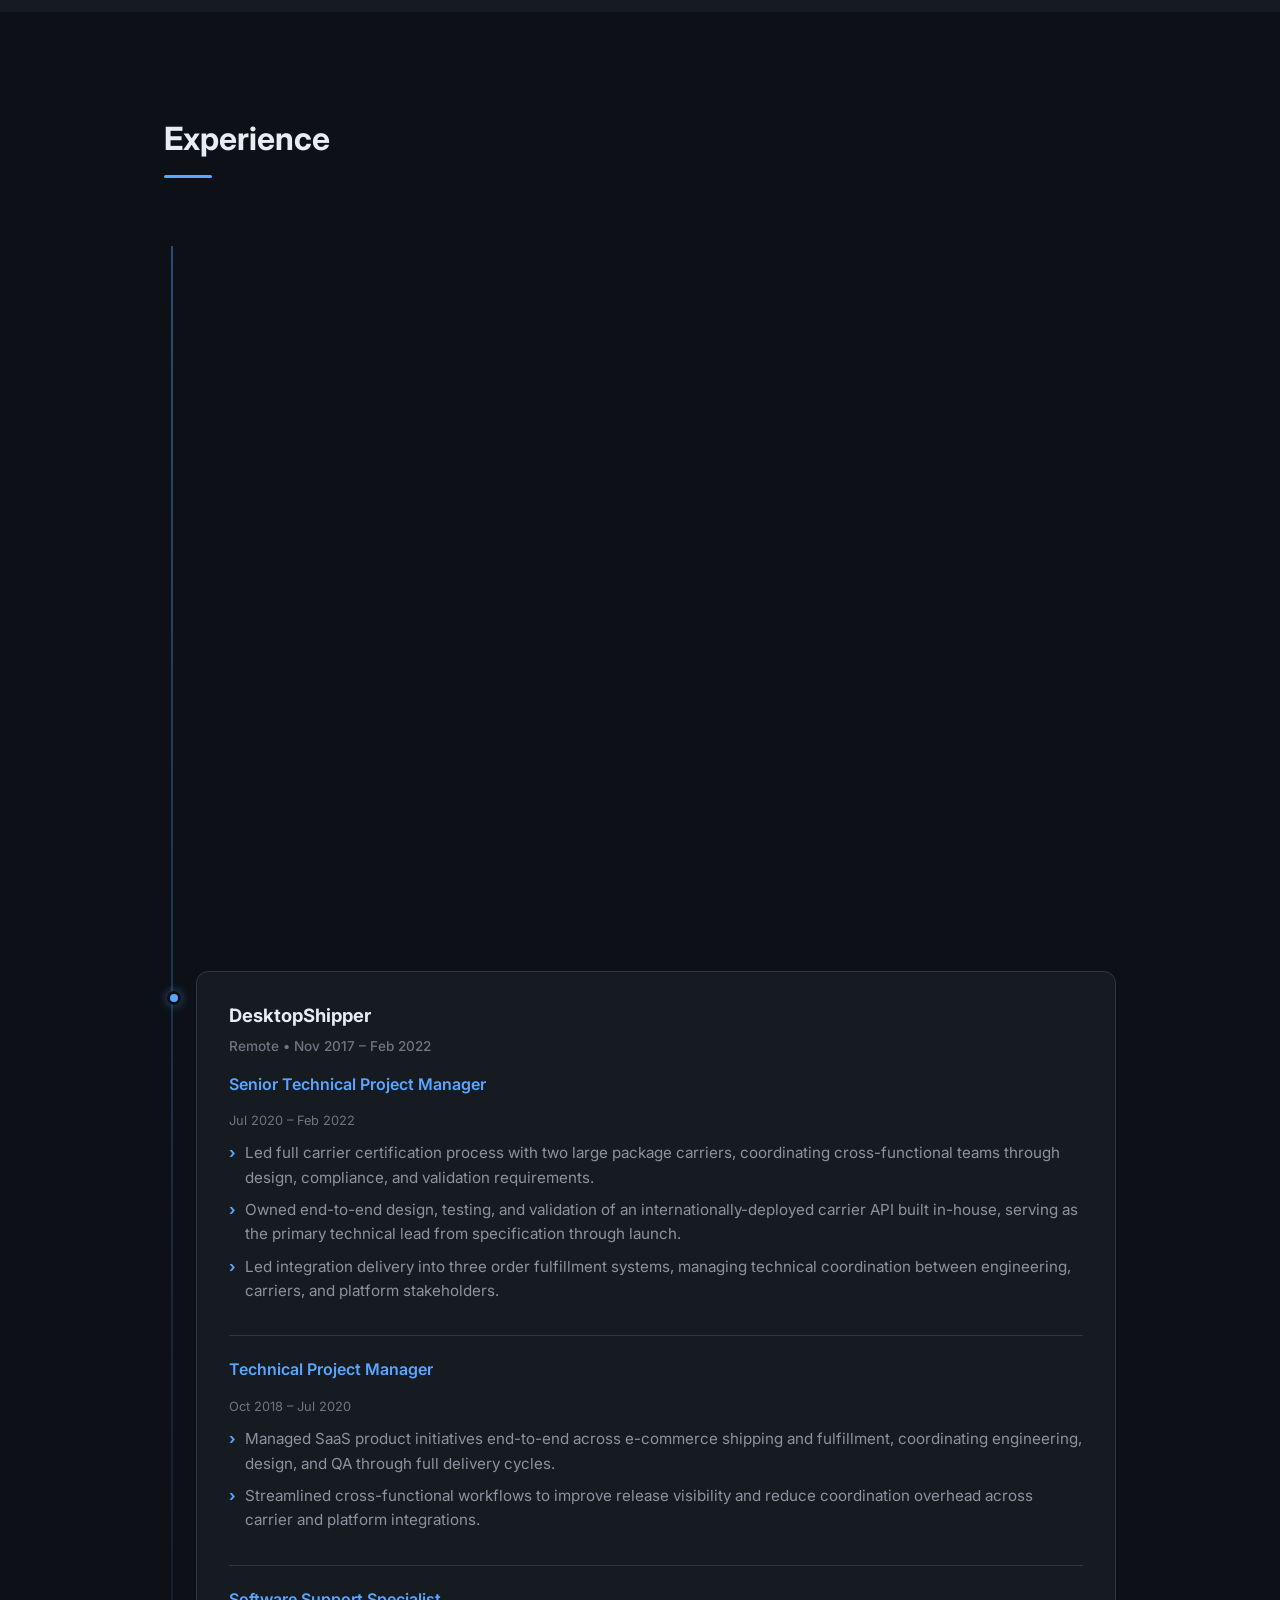
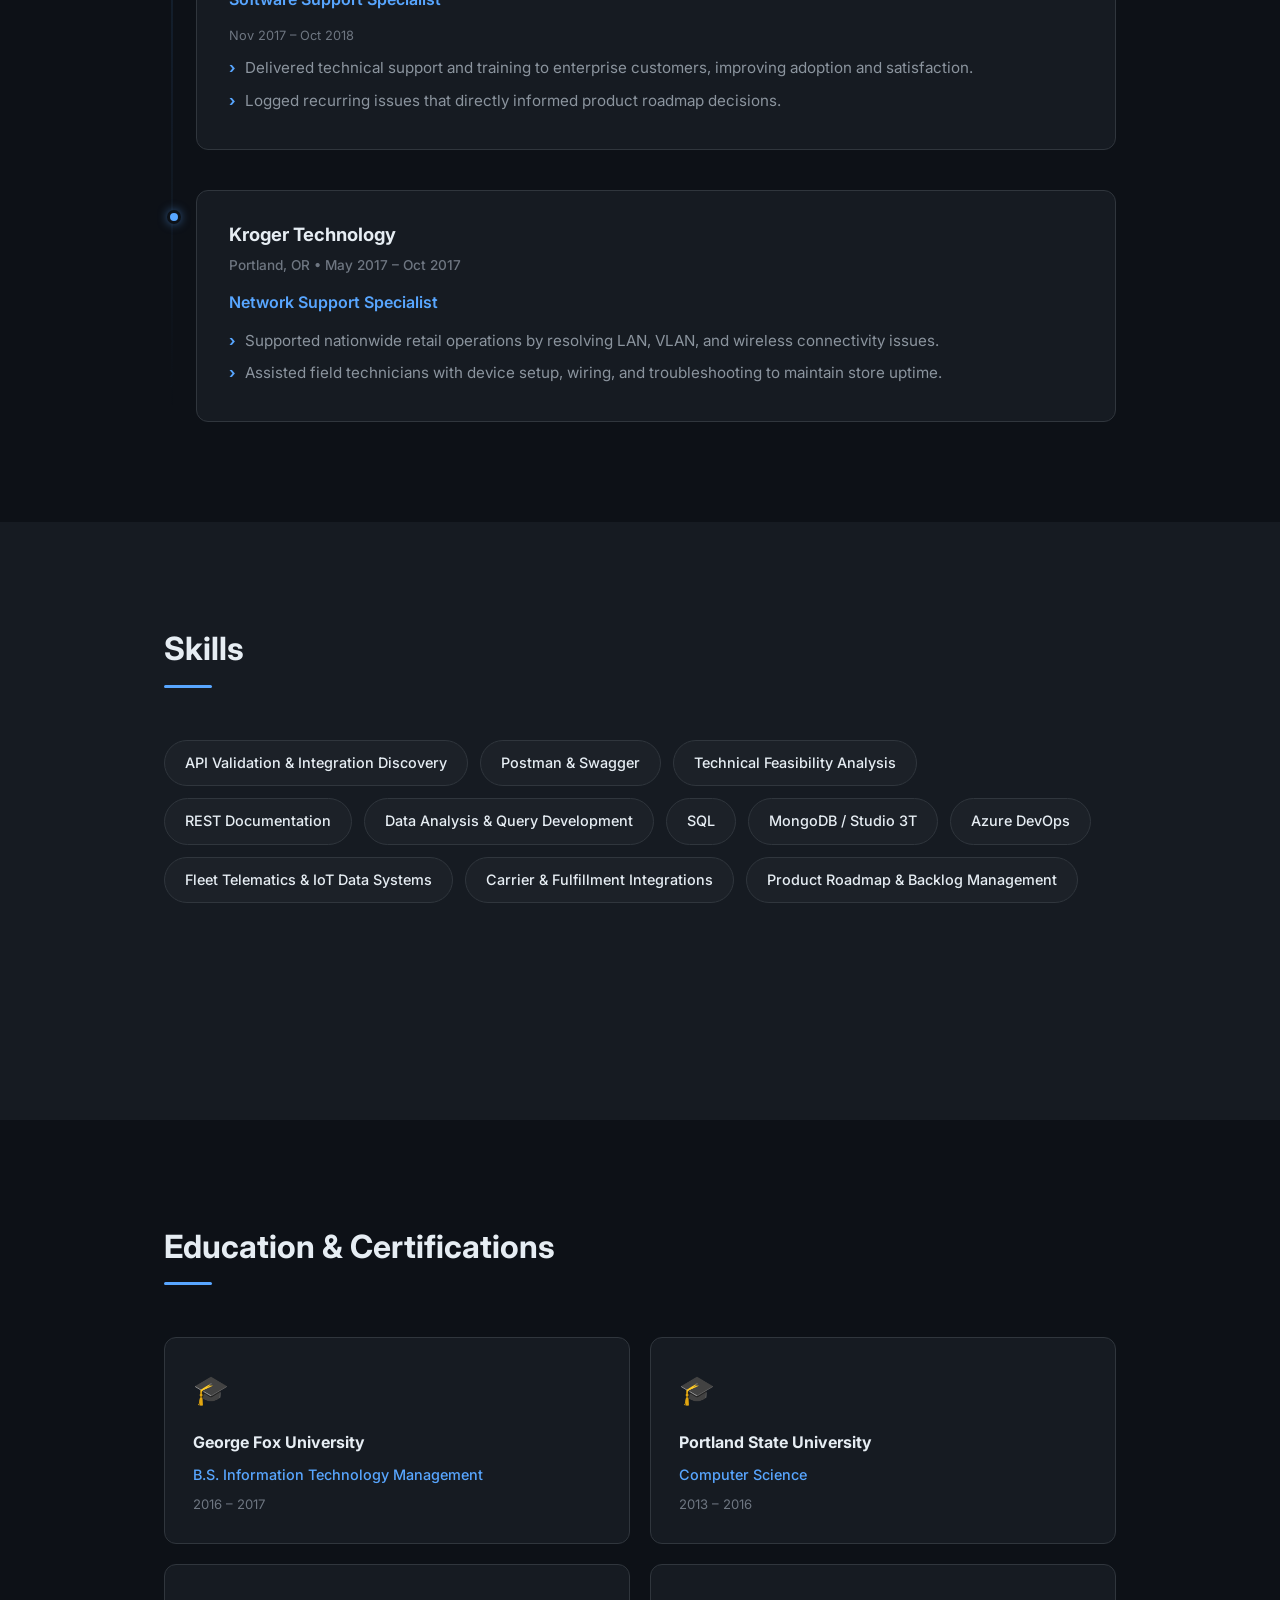
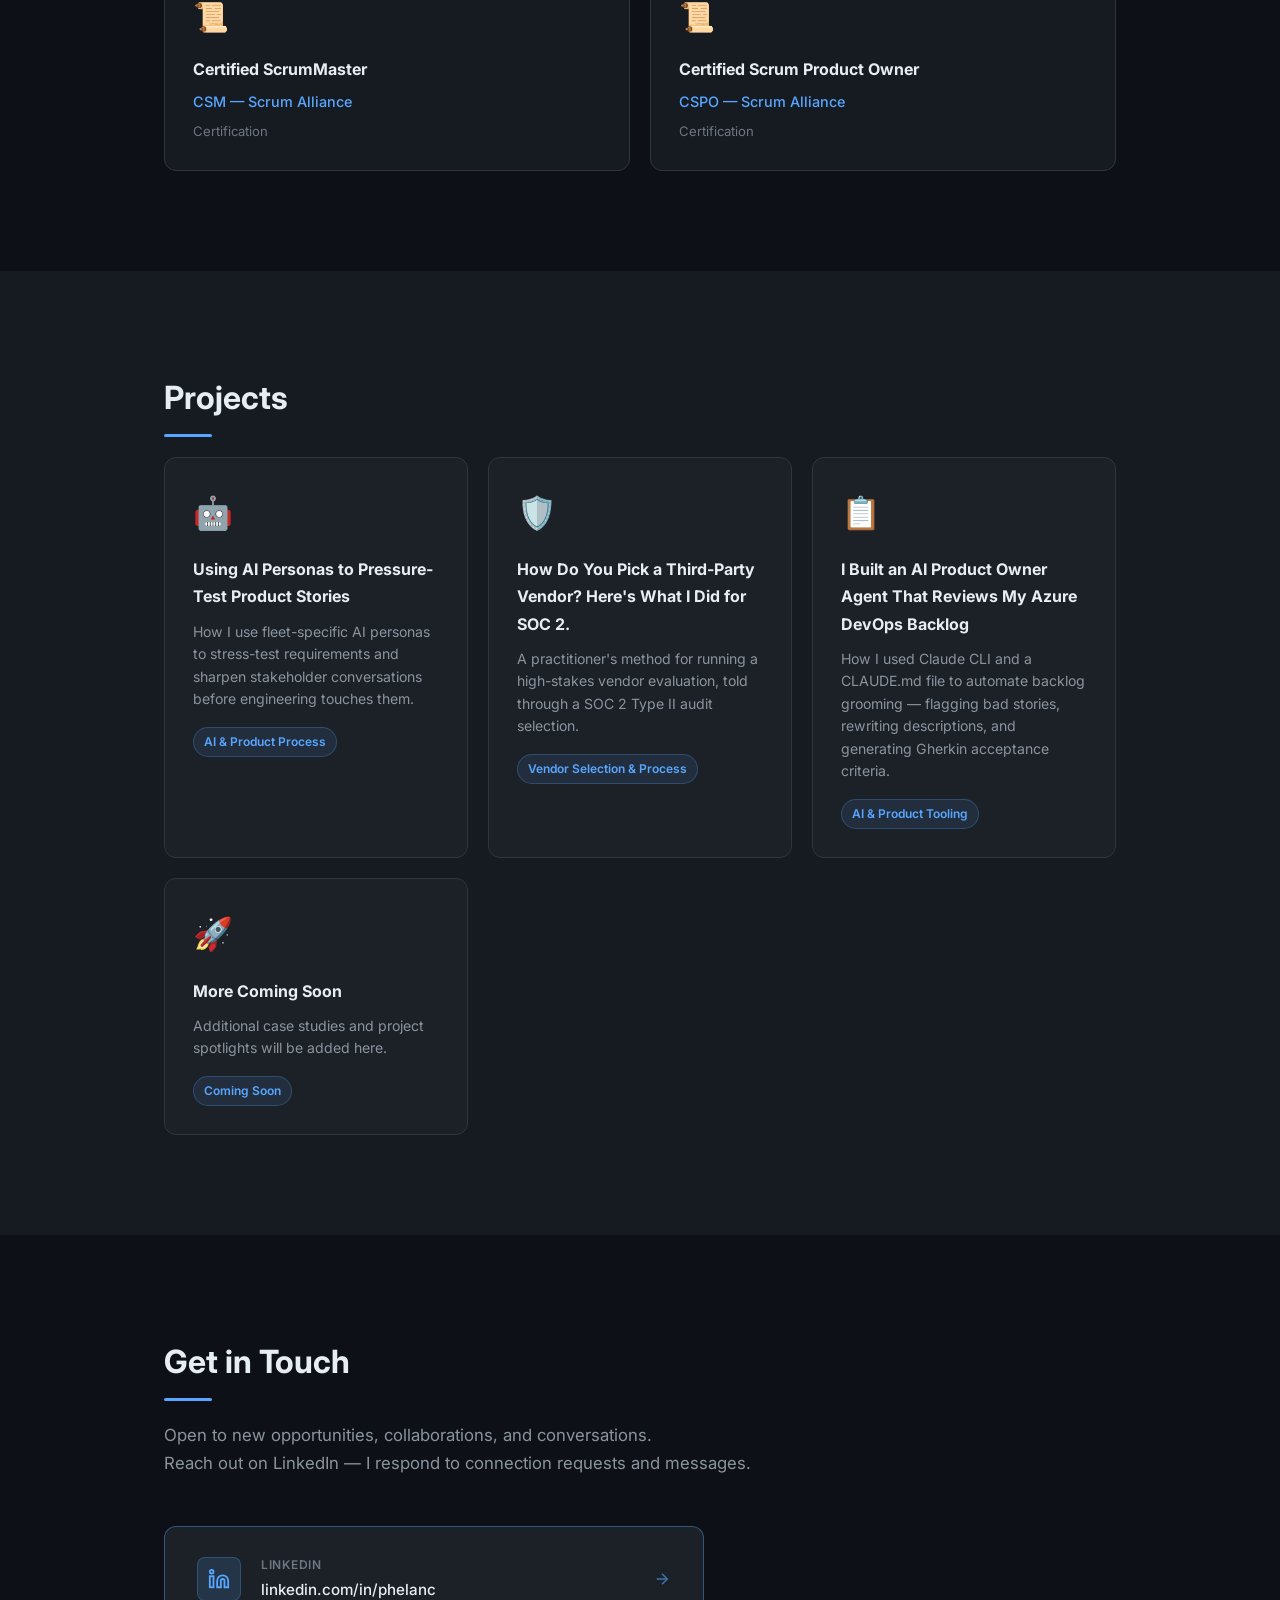
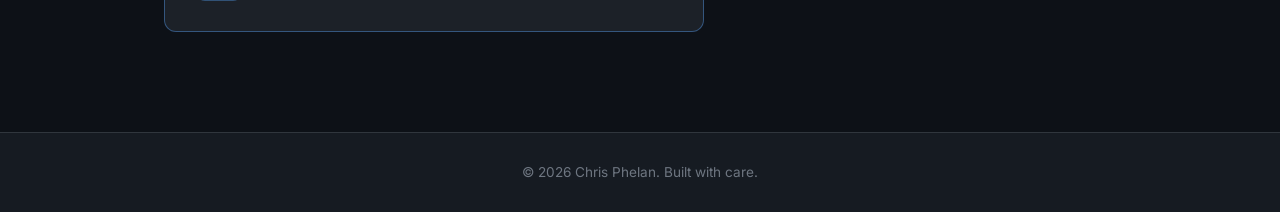
==== commit d59bb240: "Remove upcoming projects subtitle from index.html Removed the subtitle about upcoming case studies a" ====
--- a/index.html
+++ b/index.html
@@ -242,7 +242,6 @@
   <section id="projects">
     <div class="container">
       <h2 class="section-title reveal">Projects</h2>
-      <p class="section-subtitle reveal">Coming soon — case studies and project spotlights will be added here.</p>
       <div class="projects-grid">
         <a href="ai-personas-product-stories.html" class="project-card reveal project-card--link">
           <div class="project-placeholder-icon">🤖</div>
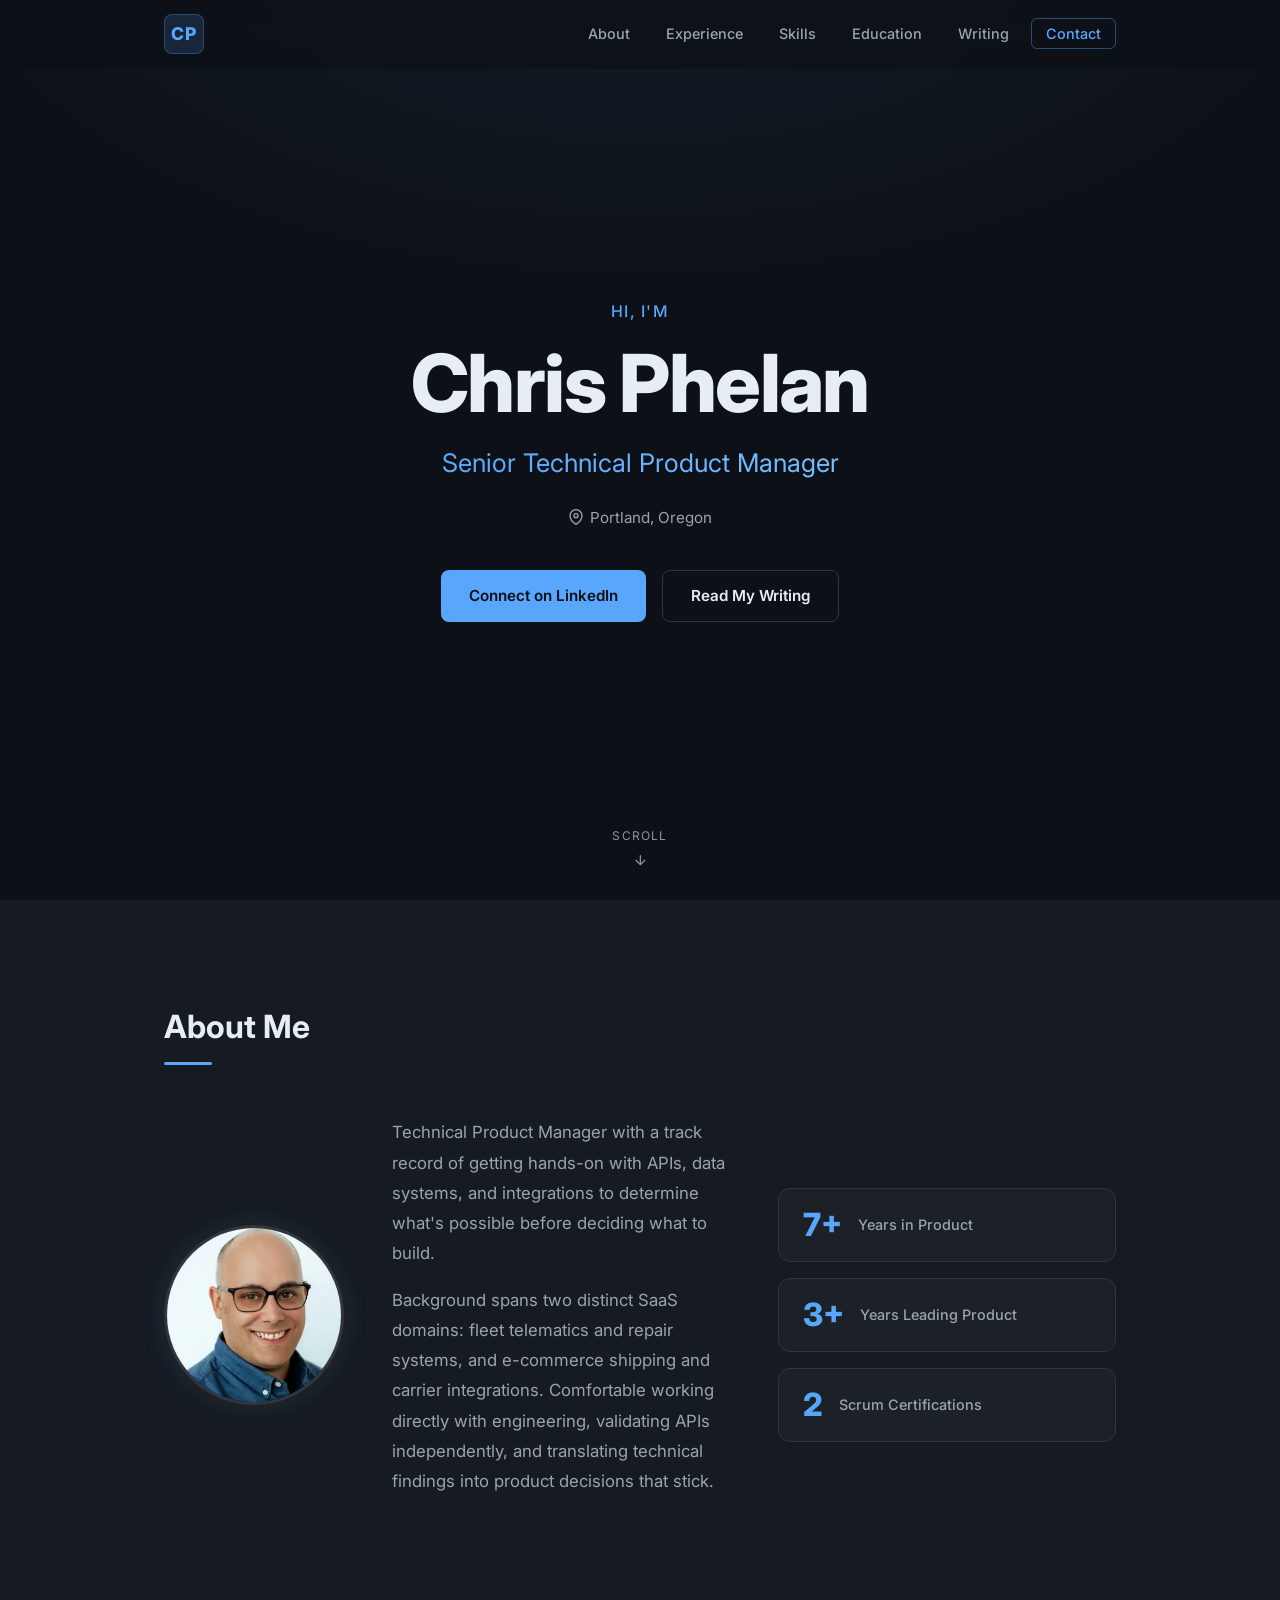
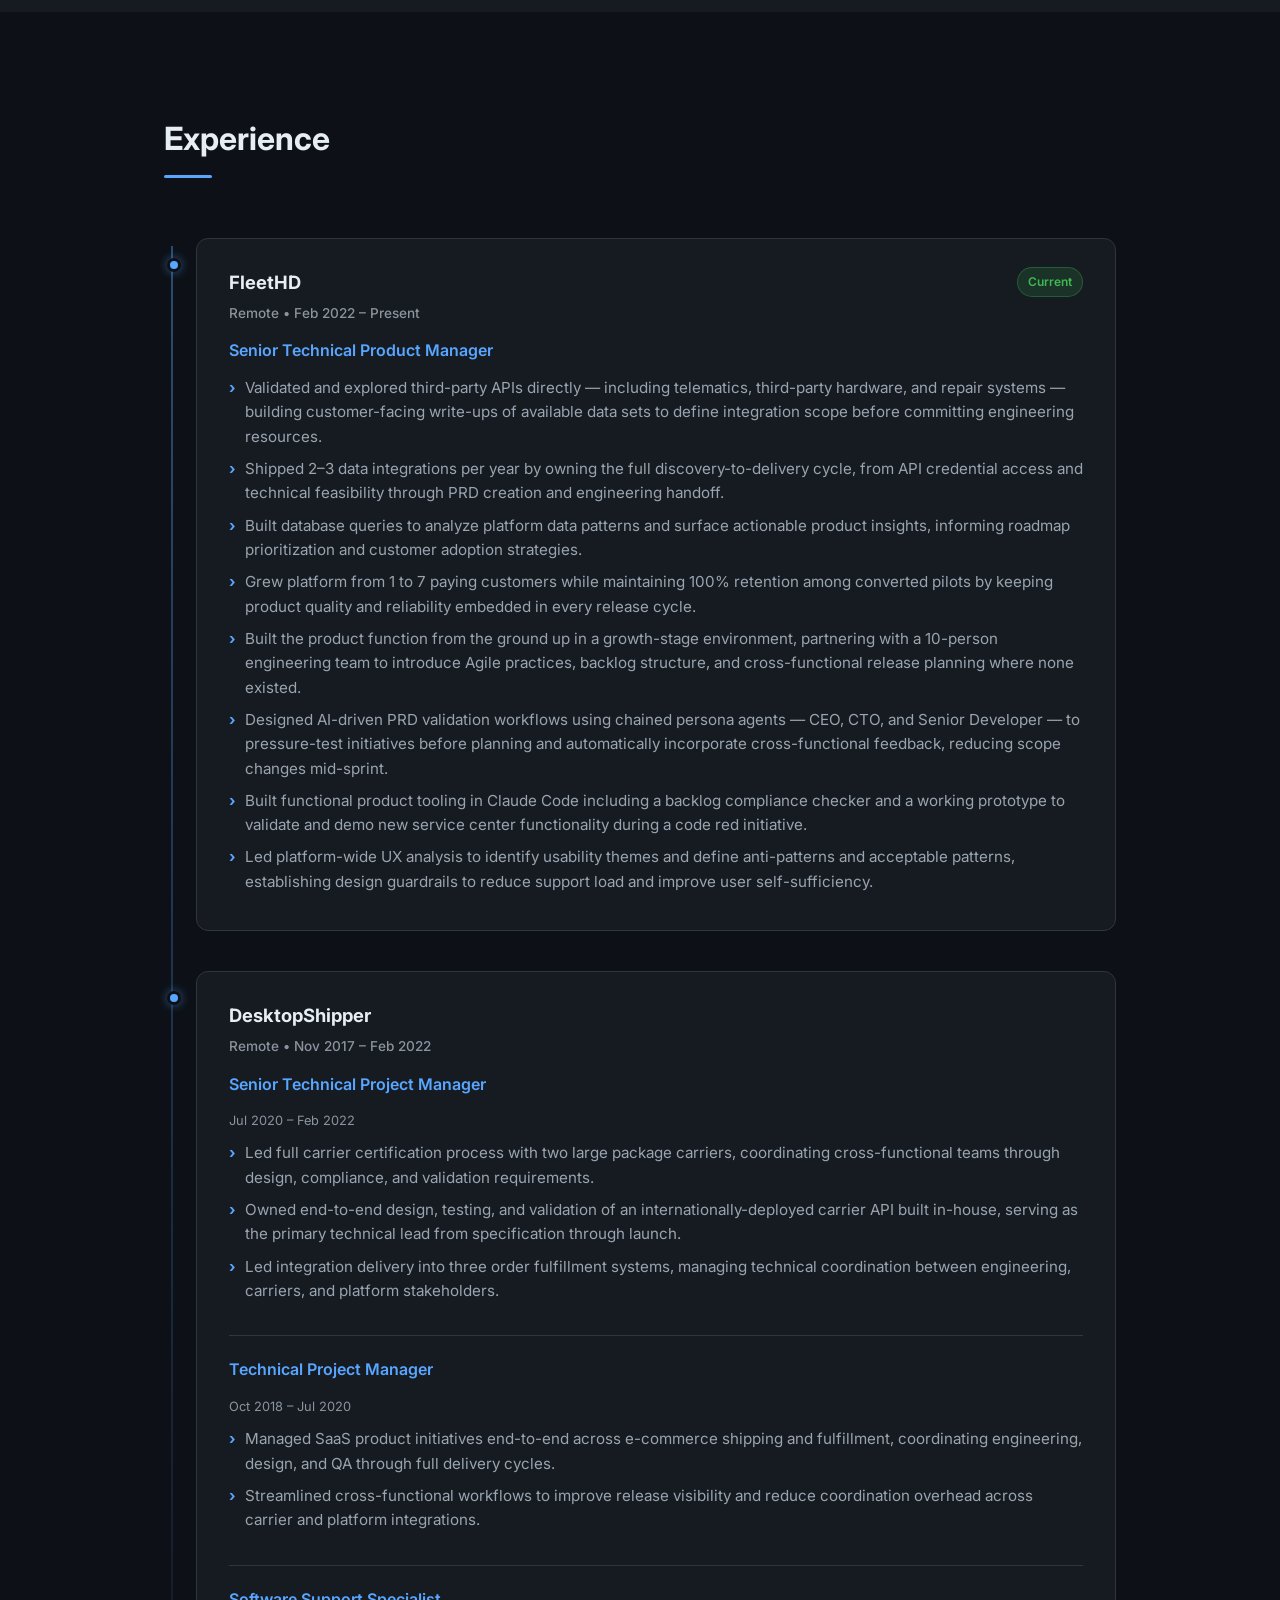
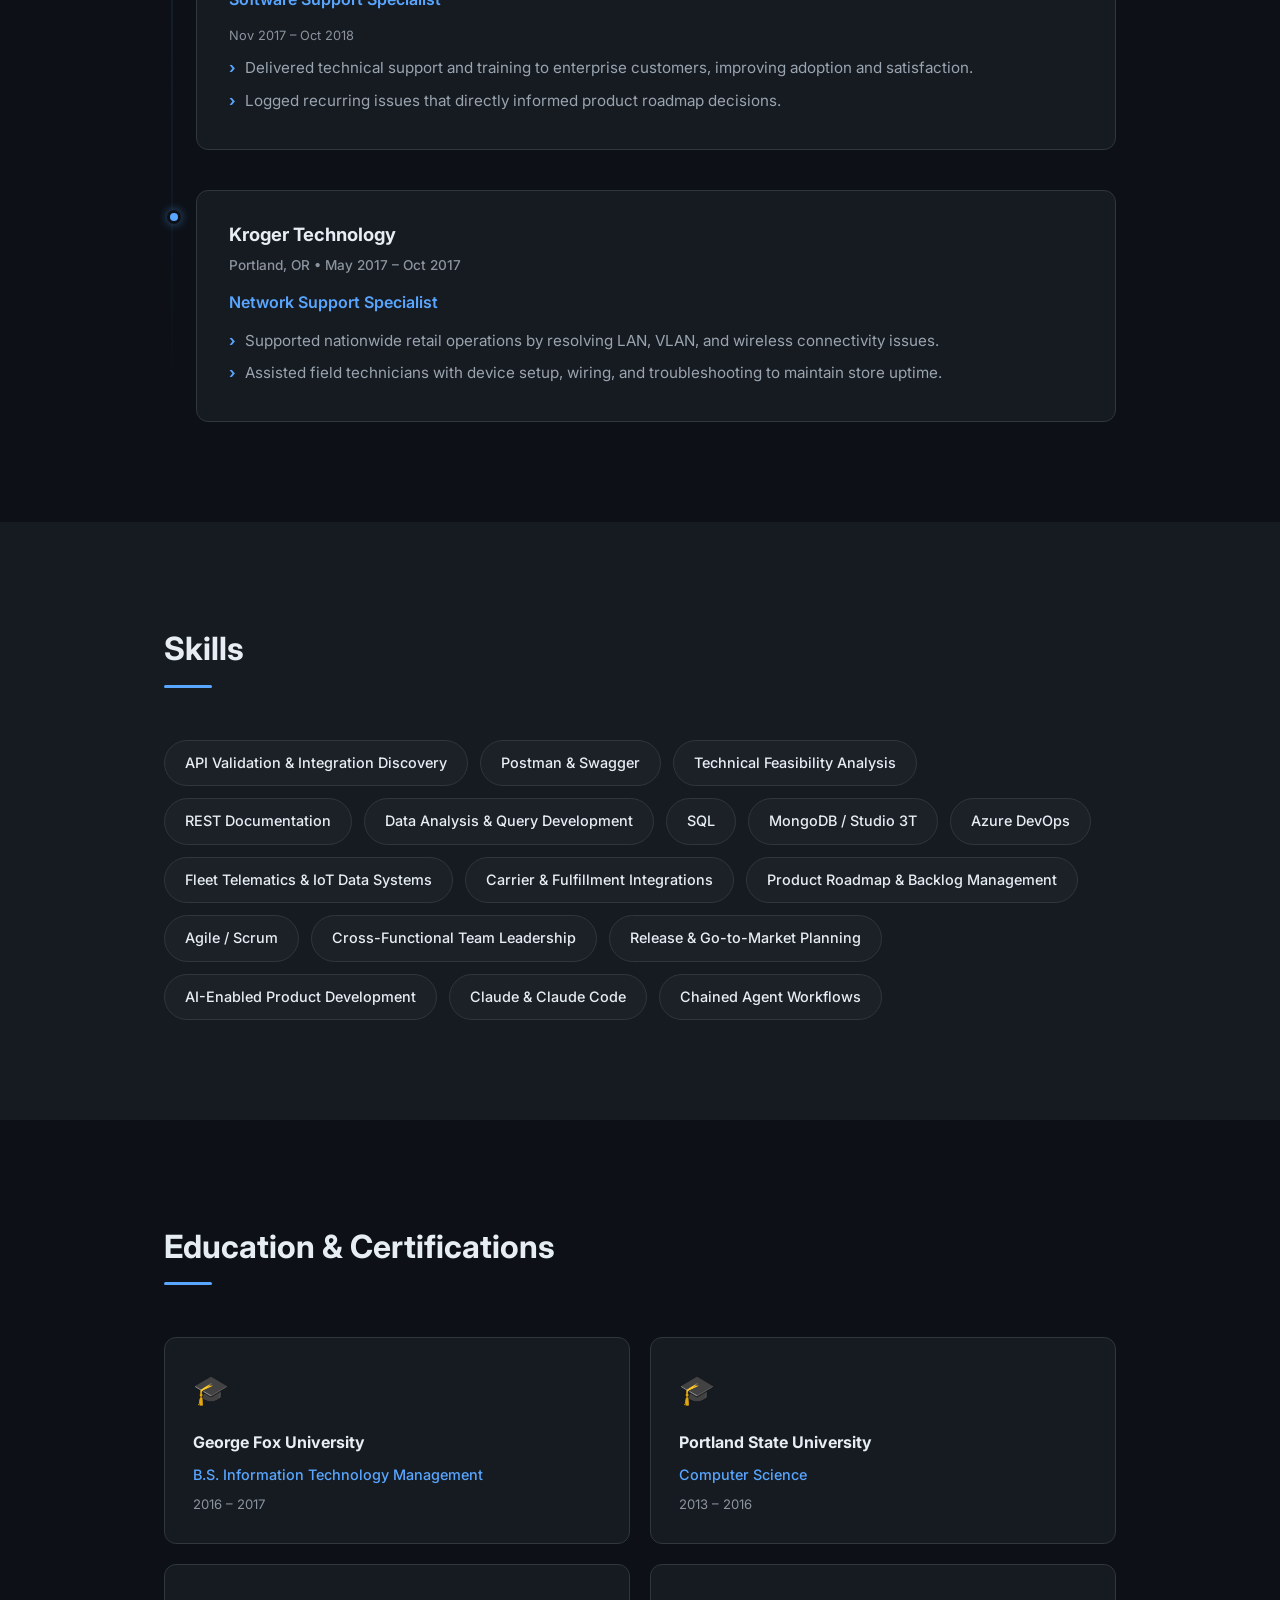
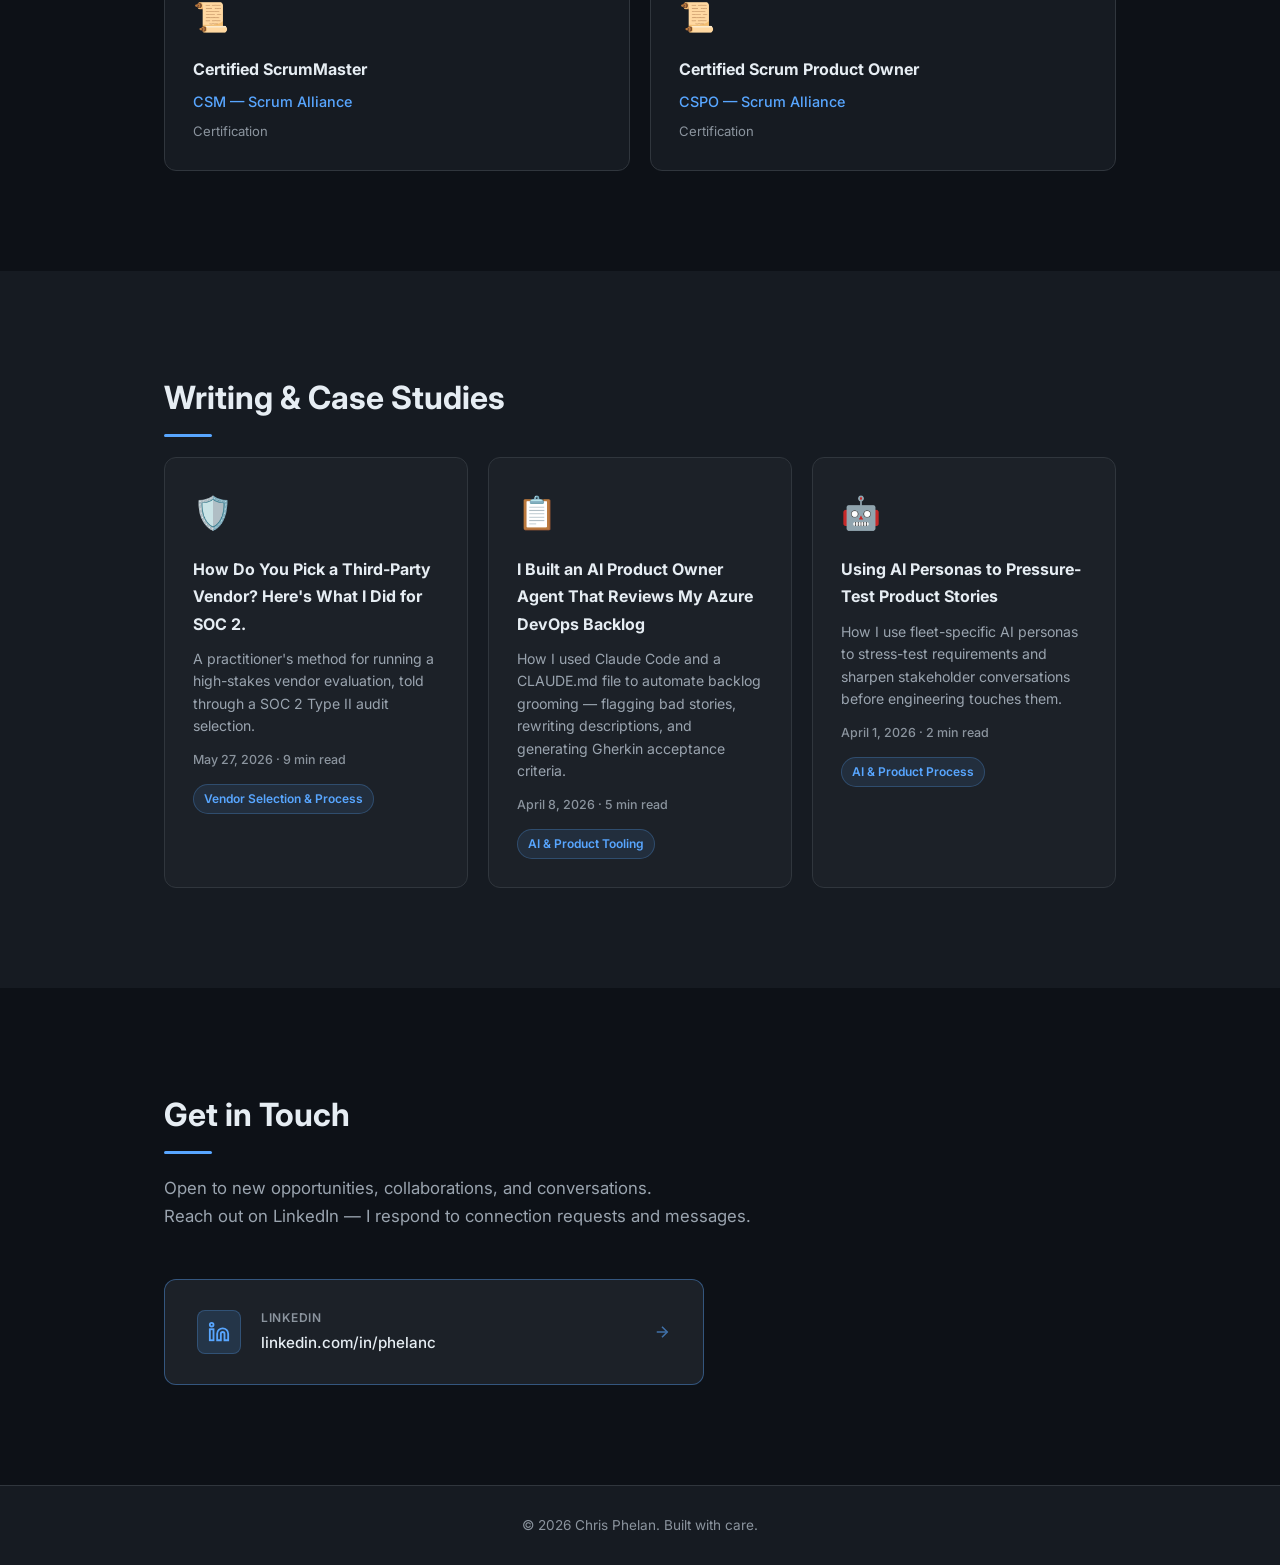
==== commit 43b7e47b: "Improve portfolio performance and accessibility" ====
--- a/index.html
+++ b/index.html
@@ -3,19 +3,58 @@
 <head>
   <meta charset="UTF-8" />
   <meta name="viewport" content="width=device-width, initial-scale=1.0" />
-  <title>Chris Phelan — Head of Product</title>
+  <title>Chris Phelan — Senior Technical Product Manager</title>
+  <meta name="description" content="Chris Phelan is a senior technical product manager specializing in APIs, data systems, integrations, and AI-enabled product workflows." />
+  <meta name="theme-color" content="#0d1117" />
+  <link rel="canonical" href="https://cppdx.github.io/phelanc/" />
+  <link rel="icon" href="favicon.svg" type="image/svg+xml" />
+  <link rel="manifest" href="site.webmanifest" />
+  <link rel="alternate" type="application/rss+xml" title="Chris Phelan — Writing &amp; Case Studies" href="feed.xml" />
+  <meta property="og:type" content="profile" />
+  <meta property="og:title" content="Chris Phelan — Senior Technical Product Manager" />
+  <meta property="og:description" content="Technical product leader specializing in APIs, data systems, integrations, and AI-enabled product workflows." />
+  <meta property="og:url" content="https://cppdx.github.io/phelanc/" />
+  <meta property="og:image" content="https://cppdx.github.io/phelanc/headshot-640.jpg" />
+  <meta property="og:image:alt" content="Chris Phelan" />
+  <meta name="twitter:card" content="summary" />
+  <meta name="twitter:title" content="Chris Phelan — Senior Technical Product Manager" />
+  <meta name="twitter:description" content="Technical product leader specializing in APIs, data systems, integrations, and AI-enabled product workflows." />
+  <meta name="twitter:image" content="https://cppdx.github.io/phelanc/headshot-640.jpg" />
+  <script>
+    document.documentElement.classList.add('js');
+    window.revealFallback = window.setTimeout(() => document.documentElement.classList.remove('js'), 3000);
+  </script>
   <link rel="preconnect" href="https://fonts.googleapis.com" />
   <link rel="preconnect" href="https://fonts.gstatic.com" crossorigin />
   <link href="https://fonts.googleapis.com/css2?family=Inter:wght@300;400;500;600;700;800&display=swap" rel="stylesheet" />
   <link rel="stylesheet" href="styles.css" />
+  <script type="application/ld+json">
+    {
+      "@context": "https://schema.org",
+      "@type": "Person",
+      "name": "Chris Phelan",
+      "url": "https://cppdx.github.io/phelanc/",
+      "image": "https://cppdx.github.io/phelanc/headshot-640.jpg",
+      "jobTitle": "Senior Technical Product Manager",
+      "sameAs": ["https://www.linkedin.com/in/phelanc"],
+      "address": {
+        "@type": "PostalAddress",
+        "addressLocality": "Portland",
+        "addressRegion": "Oregon",
+        "addressCountry": "US"
+      }
+    }
+  </script>
 </head>
 <body>
 
+  <a class="skip-link" href="#main-content">Skip to main content</a>
+
   <!-- NAV -->
-  <nav id="navbar">
+  <nav id="navbar" aria-label="Primary navigation">
     <div class="nav-inner">
-      <a href="#hero" class="nav-logo">CP</a>
-      <button class="nav-toggle" id="navToggle" aria-label="Toggle menu">
+      <a href="#hero" class="nav-logo" aria-label="Chris Phelan home">CP</a>
+      <button class="nav-toggle" id="navToggle" type="button" aria-label="Open navigation menu" aria-expanded="false" aria-controls="navLinks">
         <span></span><span></span><span></span>
       </button>
       <ul class="nav-links" id="navLinks">
@@ -23,11 +62,13 @@
         <li><a href="#experience">Experience</a></li>
         <li><a href="#skills">Skills</a></li>
         <li><a href="#education">Education</a></li>
-        <li><a href="#projects">Projects</a></li>
+        <li><a href="#projects">Writing</a></li>
         <li><a href="#contact" class="nav-cta">Contact</a></li>
       </ul>
     </div>
   </nav>
+
+  <main id="main-content">
 
   <!-- HERO -->
   <section id="hero">
@@ -36,17 +77,17 @@
       <h1 class="hero-name">Chris Phelan</h1>
       <h2 class="hero-title">Senior Technical Product Manager</h2>
       <p class="hero-location">
-        <svg width="16" height="16" viewBox="0 0 24 24" fill="none" stroke="currentColor" stroke-width="2"><path d="M21 10c0 7-9 13-9 13s-9-6-9-13a9 9 0 0 1 18 0z"/><circle cx="12" cy="10" r="3"/></svg>
+        <svg aria-hidden="true" focusable="false" width="16" height="16" viewBox="0 0 24 24" fill="none" stroke="currentColor" stroke-width="2"><path d="M21 10c0 7-9 13-9 13s-9-6-9-13a9 9 0 0 1 18 0z"/><circle cx="12" cy="10" r="3"/></svg>
         Portland, Oregon
       </p>
       <div class="hero-actions">
         <a href="https://linkedin.com/in/phelanc" target="_blank" rel="noopener" class="btn btn-primary">Connect on LinkedIn</a>
-        <a href="#experience" class="btn btn-outline">View Experience</a>
+        <a href="#projects" class="btn btn-outline">Read My Writing</a>
       </div>
     </div>
     <div class="hero-scroll-hint">
       <span>Scroll</span>
-      <svg width="16" height="16" viewBox="0 0 24 24" fill="none" stroke="currentColor" stroke-width="2"><line x1="12" y1="5" x2="12" y2="19"/><polyline points="19 12 12 19 5 12"/></svg>
+      <svg aria-hidden="true" focusable="false" width="16" height="16" viewBox="0 0 24 24" fill="none" stroke="currentColor" stroke-width="2"><line x1="12" y1="5" x2="12" y2="19"/><polyline points="19 12 12 19 5 12"/></svg>
     </div>
   </section>
 
@@ -56,7 +97,10 @@
       <h2 class="section-title reveal">About Me</h2>
       <div class="about-grid reveal">
         <div class="about-photo">
-          <img src="IMG_0226.jpeg" alt="Chris Phelan" class="headshot" />
+          <picture>
+            <source type="image/webp" srcset="headshot-320.webp 320w, headshot-640.webp 640w" sizes="180px" />
+            <img src="headshot-640.jpg" alt="Chris Phelan" class="headshot" width="640" height="640" loading="lazy" decoding="async" />
+          </picture>
         </div>
         <div class="about-text">
           <p>
@@ -78,7 +122,7 @@
           </div>
           <div class="highlight-card">
             <span class="highlight-num">3+</span>
-            <span class="highlight-label">Years as Head of Product</span>
+            <span class="highlight-label">Years Leading Product</span>
           </div>
           <div class="highlight-card">
             <span class="highlight-num">2</span>
@@ -238,35 +282,32 @@
     </div>
   </section>
 
-  <!-- PROJECTS -->
+  <!-- WRITING -->
   <section id="projects">
     <div class="container">
-      <h2 class="section-title reveal">Projects</h2>
+      <h2 class="section-title reveal">Writing &amp; Case Studies</h2>
       <div class="projects-grid">
-        <a href="ai-personas-product-stories.html" class="project-card reveal project-card--link">
-          <div class="project-placeholder-icon">🤖</div>
-          <h3>Using AI Personas to Pressure-Test Product Stories</h3>
-          <p>How I use fleet-specific AI personas to stress-test requirements and sharpen stakeholder conversations before engineering touches them.</p>
-          <span class="project-tag">AI &amp; Product Process</span>
-        </a>
         <a href="soc-2-vendor-selection.html" class="project-card reveal project-card--link">
           <div class="project-placeholder-icon">🛡️</div>
           <h3>How Do You Pick a Third-Party Vendor? Here's What I Did for SOC 2.</h3>
           <p>A practitioner's method for running a high-stakes vendor evaluation, told through a SOC 2 Type II audit selection.</p>
+          <p class="project-meta"><time datetime="2026-05-27">May 27, 2026</time> · 9 min read</p>
           <span class="project-tag">Vendor Selection &amp; Process</span>
         </a>
         <a href="ai-product-owner-agent-azure-devops.html" class="project-card reveal project-card--link">
           <div class="project-placeholder-icon">📋</div>
           <h3>I Built an AI Product Owner Agent That Reviews My Azure DevOps Backlog</h3>
-          <p>How I used Claude CLI and a CLAUDE.md file to automate backlog grooming — flagging bad stories, rewriting descriptions, and generating Gherkin acceptance criteria.</p>
+          <p>How I used Claude Code and a CLAUDE.md file to automate backlog grooming — flagging bad stories, rewriting descriptions, and generating Gherkin acceptance criteria.</p>
+          <p class="project-meta"><time datetime="2026-04-08">April 8, 2026</time> · 5 min read</p>
           <span class="project-tag">AI &amp; Product Tooling</span>
         </a>
-        <div class="project-card reveal placeholder-card">
-          <div class="project-placeholder-icon">🚀</div>
-          <h3>More Coming Soon</h3>
-          <p>Additional case studies and project spotlights will be added here.</p>
-          <span class="project-tag">Coming Soon</span>
-        </div>
+        <a href="ai-personas-product-stories.html" class="project-card reveal project-card--link">
+          <div class="project-placeholder-icon">🤖</div>
+          <h3>Using AI Personas to Pressure-Test Product Stories</h3>
+          <p>How I use fleet-specific AI personas to stress-test requirements and sharpen stakeholder conversations before engineering touches them.</p>
+          <p class="project-meta"><time datetime="2026-04-01">April 1, 2026</time> · 2 min read</p>
+          <span class="project-tag">AI &amp; Product Process</span>
+        </a>
       </div>
     </div>
   </section>
@@ -282,17 +323,19 @@
       <div class="contact-links reveal">
         <a href="https://linkedin.com/in/phelanc" target="_blank" rel="noopener" class="contact-item contact-item-featured">
           <div class="contact-icon">
-            <svg width="22" height="22" viewBox="0 0 24 24" fill="none" stroke="currentColor" stroke-width="2"><path d="M16 8a6 6 0 0 1 6 6v7h-4v-7a2 2 0 0 0-2-2 2 2 0 0 0-2 2v7h-4v-7a6 6 0 0 1 6-6z"/><rect x="2" y="9" width="4" height="12"/><circle cx="4" cy="4" r="2"/></svg>
+            <svg aria-hidden="true" focusable="false" width="22" height="22" viewBox="0 0 24 24" fill="none" stroke="currentColor" stroke-width="2"><path d="M16 8a6 6 0 0 1 6 6v7h-4v-7a2 2 0 0 0-2-2 2 2 0 0 0-2 2v7h-4v-7a6 6 0 0 1 6-6z"/><rect x="2" y="9" width="4" height="12"/><circle cx="4" cy="4" r="2"/></svg>
           </div>
           <div class="contact-text">
             <span class="contact-label">LinkedIn</span>
             <span class="contact-value">linkedin.com/in/phelanc</span>
           </div>
-          <svg class="contact-arrow" width="18" height="18" viewBox="0 0 24 24" fill="none" stroke="currentColor" stroke-width="2"><line x1="5" y1="12" x2="19" y2="12"/><polyline points="12 5 19 12 12 19"/></svg>
+          <svg aria-hidden="true" focusable="false" class="contact-arrow" width="18" height="18" viewBox="0 0 24 24" fill="none" stroke="currentColor" stroke-width="2"><line x1="5" y1="12" x2="19" y2="12"/><polyline points="12 5 19 12 12 19"/></svg>
         </a>
       </div>
     </div>
   </section>
+
+  </main>
 
   <!-- FOOTER -->
   <footer>
--- a/styles.css
+++ b/styles.css
@@ -14,8 +14,8 @@
   --accent-glow: rgba(88, 166, 255, 0.15);
   --accent-glow-strong: rgba(88, 166, 255, 0.3);
   --text: #e6edf3;
-  --text-muted: #8b949e;
-  --text-dim: #6e7681;
+  --text-muted: #9aa4af;
+  --text-dim: #8b949e;
   --success: #3fb950;
   --radius: 12px;
   --radius-sm: 8px;
@@ -42,11 +42,38 @@
   text-decoration: none;
 }
 
-ul {
+.nav-links,
+.timeline-bullets {
   list-style: none;
 }
 
-img { max-width: 100%; }
+img {
+  display: block;
+  max-width: 100%;
+}
+
+.skip-link {
+  position: fixed;
+  top: 12px;
+  left: 12px;
+  z-index: 2000;
+  padding: 10px 14px;
+  border-radius: var(--radius-sm);
+  background: var(--accent);
+  color: var(--bg);
+  font-weight: 700;
+  transform: translateY(-160%);
+  transition: transform var(--transition);
+}
+
+.skip-link:focus {
+  transform: translateY(0);
+}
+
+:focus-visible {
+  outline: 3px solid var(--accent);
+  outline-offset: 3px;
+}
 
 /* ===== CONTAINER ===== */
 .container {
@@ -152,7 +179,8 @@
 }
 
 .nav-links a:hover,
-.nav-links a.active {
+.nav-links a.active,
+.nav-links a[aria-current] {
   color: var(--text);
   background: var(--surface-2);
 }
@@ -175,6 +203,7 @@
   background: none;
   border: none;
   padding: 8px;
+  border-radius: 6px;
 }
 
 .nav-toggle span {
@@ -249,6 +278,12 @@
   flex-wrap: wrap;
 }
 
+.not-found-copy {
+  margin: 0 auto 36px;
+  color: var(--text-muted);
+  font-size: 1.05rem;
+}
+
 .btn {
   display: inline-flex;
   align-items: center;
@@ -319,6 +354,10 @@
 
 .about-photo {
   flex-shrink: 0;
+}
+
+.about-photo picture {
+  display: block;
 }
 
 .headshot {
@@ -667,6 +706,14 @@
   margin-bottom: 16px;
 }
 
+.project-card .project-meta {
+  margin-top: -4px;
+  margin-bottom: 14px;
+  color: var(--text-dim);
+  font-size: 0.78rem;
+  font-weight: 500;
+}
+
 .project-tag {
   display: inline-block;
   font-size: 0.75rem;
@@ -787,15 +834,34 @@
   }
 }
 
-.reveal {
+.js .reveal {
   opacity: 0;
   transform: translateY(30px);
-  transition: opacity 0.6s ease, transform 0.6s ease;
-}
-
-.reveal.visible {
+  transition: opacity 0.6s ease var(--reveal-delay, 0ms), transform 0.6s ease var(--reveal-delay, 0ms);
+}
+
+.js .reveal.visible {
   opacity: 1;
   transform: translateY(0);
+}
+
+@media (prefers-reduced-motion: reduce) {
+  html {
+    scroll-behavior: auto;
+  }
+
+  *, *::before, *::after {
+    animation-duration: 0.01ms !important;
+    animation-iteration-count: 1 !important;
+    scroll-behavior: auto !important;
+    transition-duration: 0.01ms !important;
+    transition-delay: 0ms !important;
+  }
+
+  .js .reveal {
+    opacity: 1;
+    transform: none;
+  }
 }
 
 /* ===== RESPONSIVE ===== */
@@ -824,6 +890,10 @@
     width: 100%;
   }
 
+  .nav-links li {
+    width: 100%;
+  }
+
   .about-grid {
     grid-template-columns: 1fr;
     gap: 32px;
